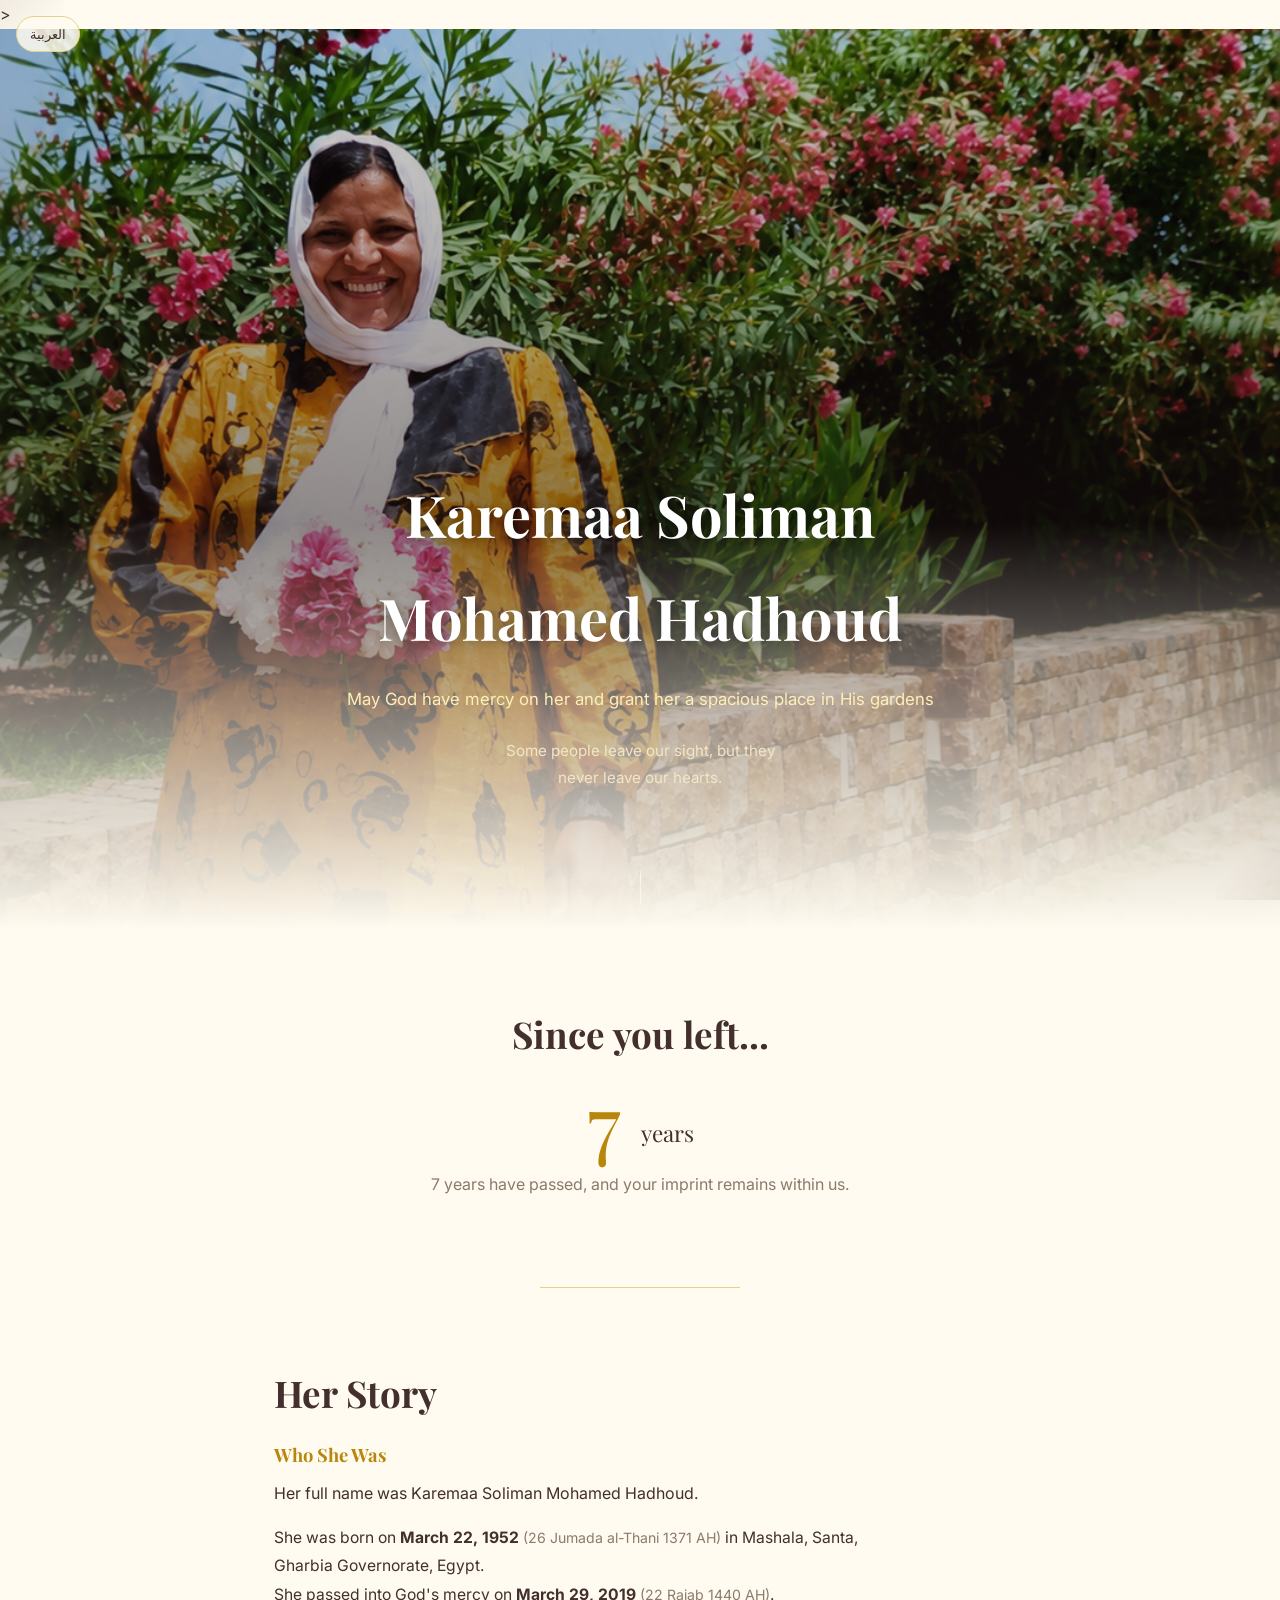
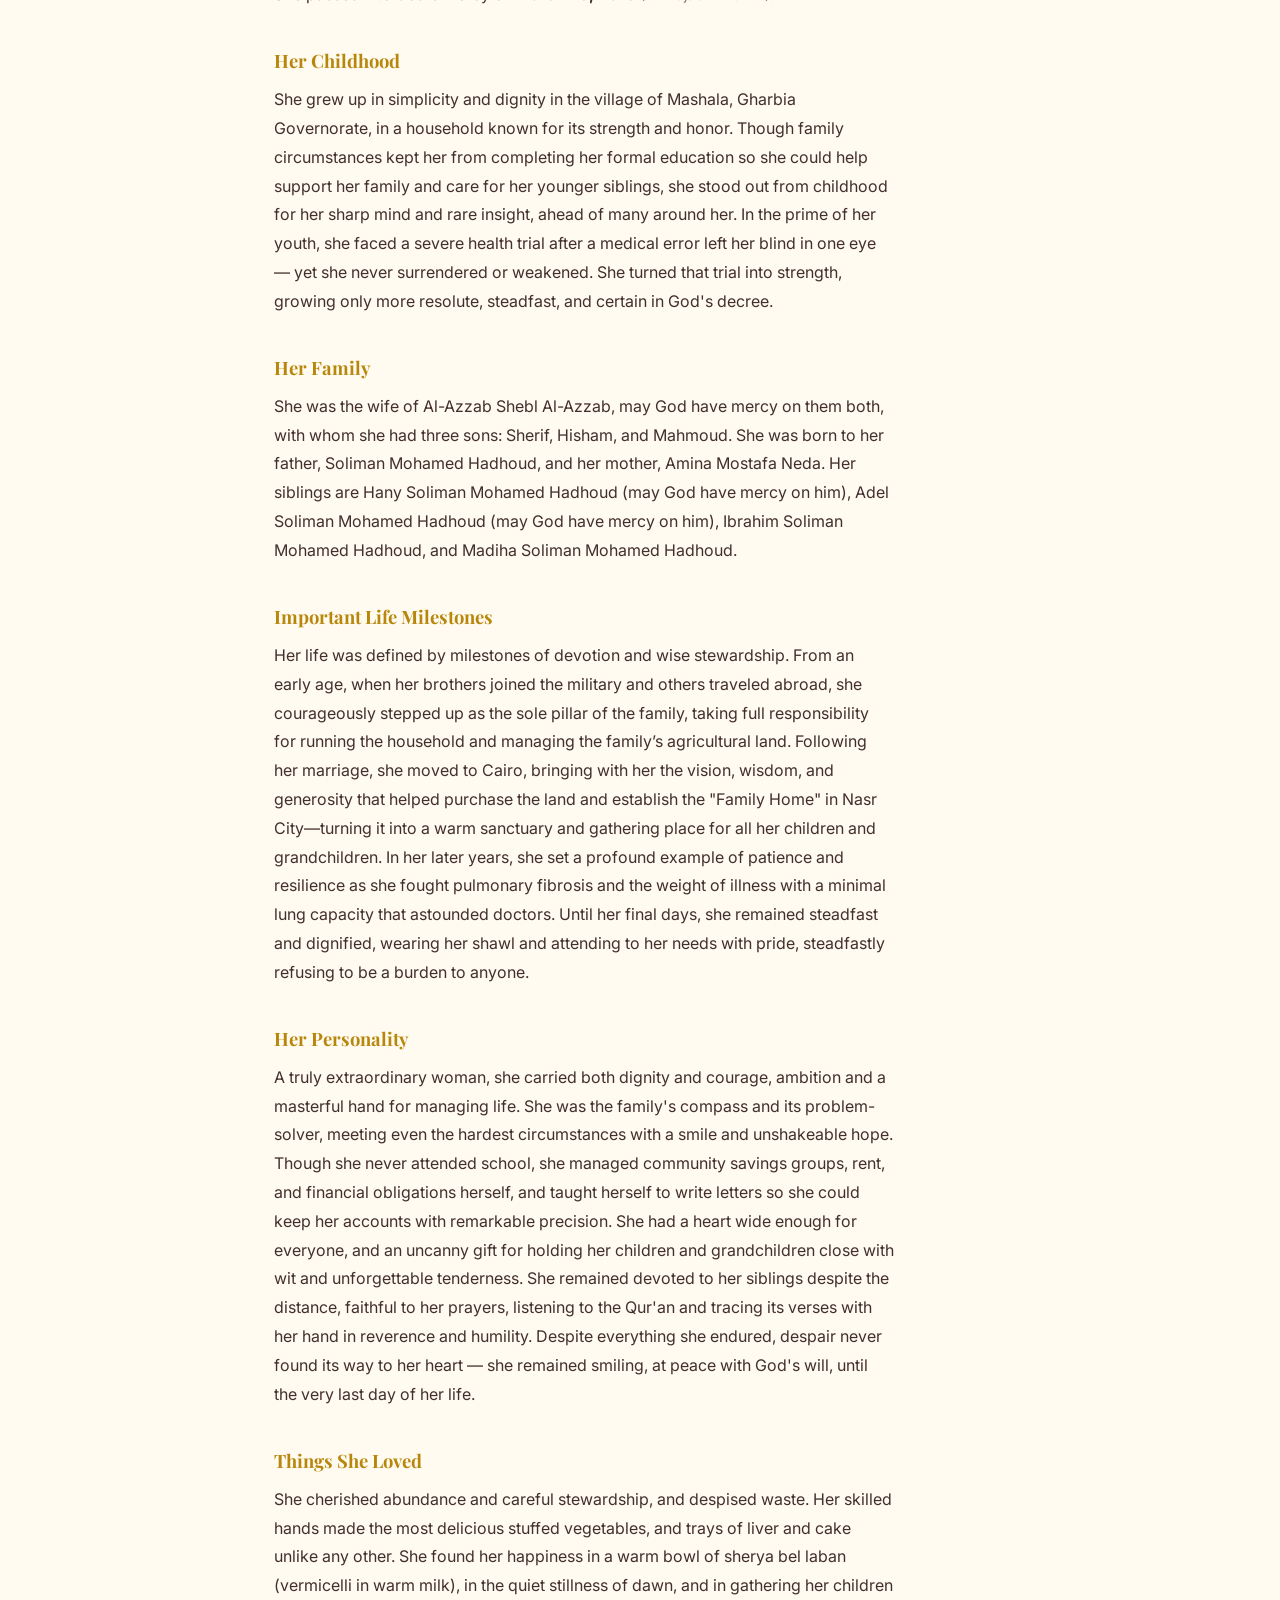
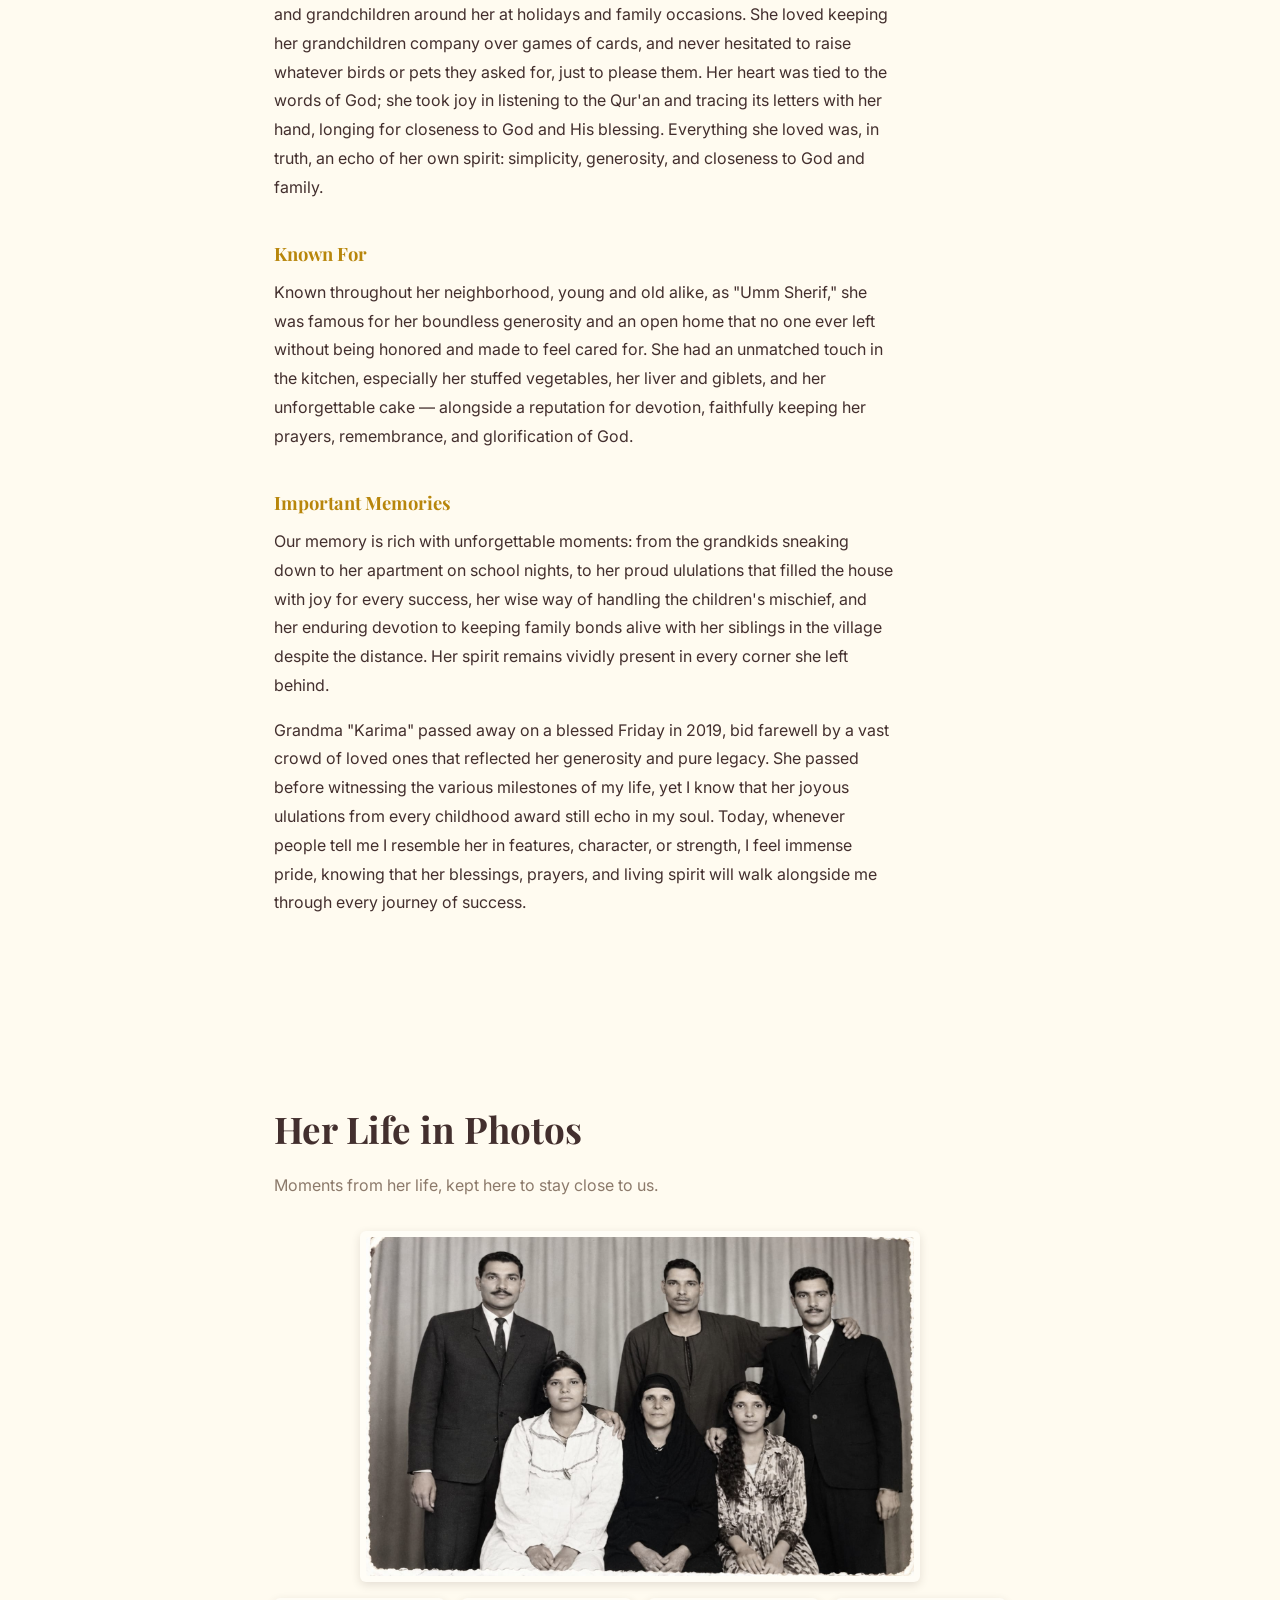
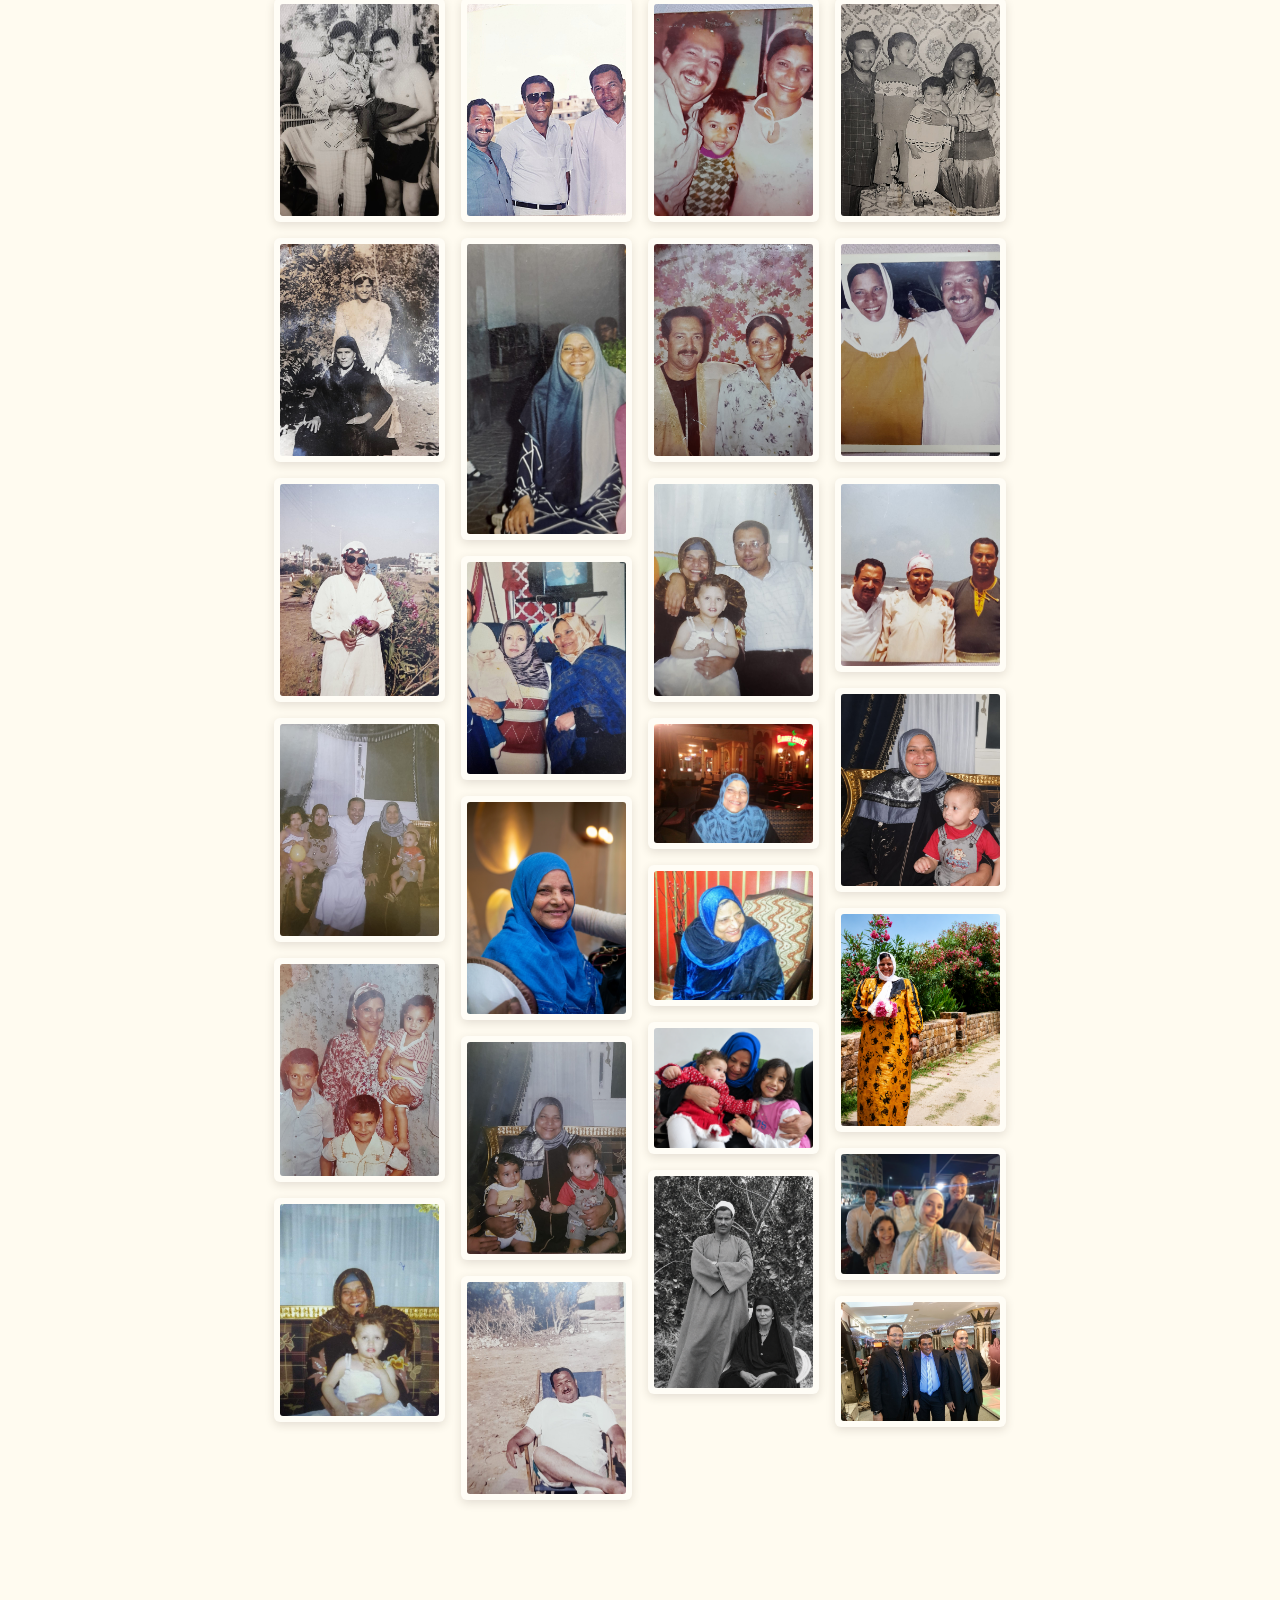
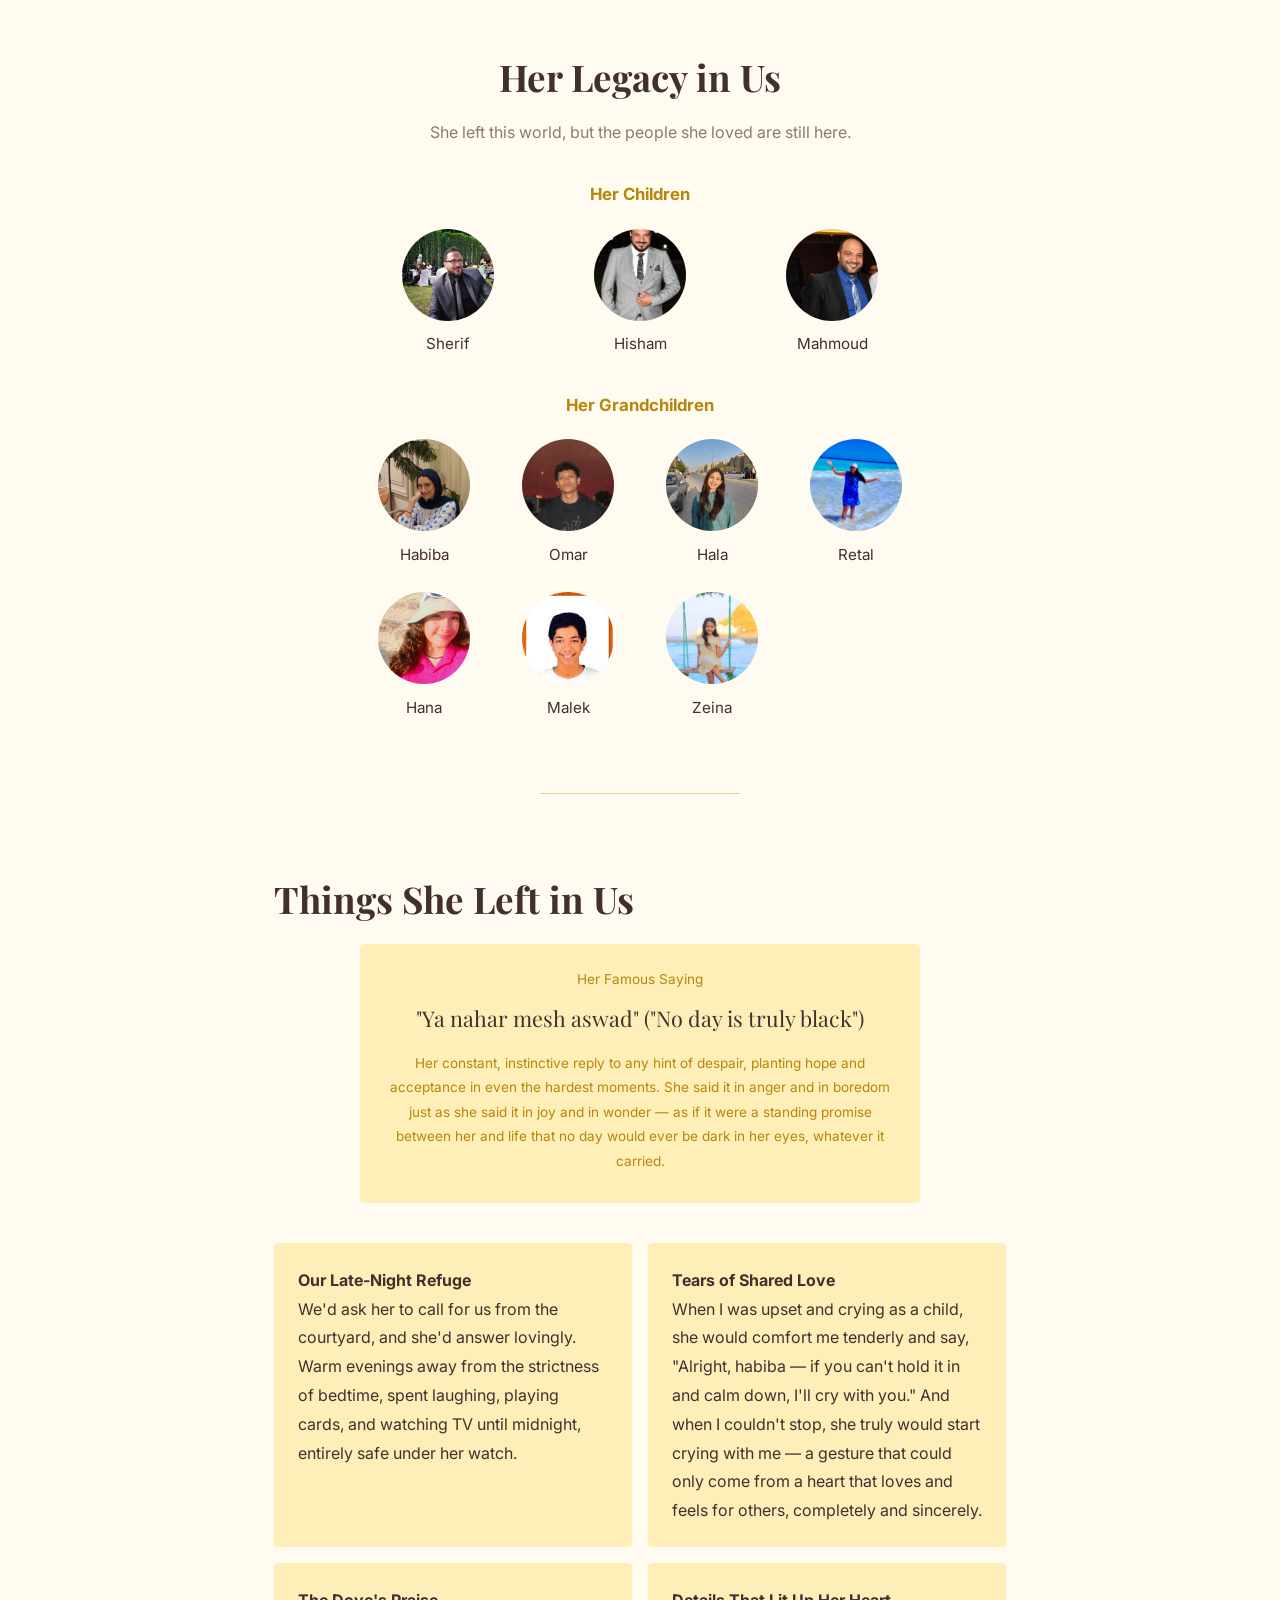
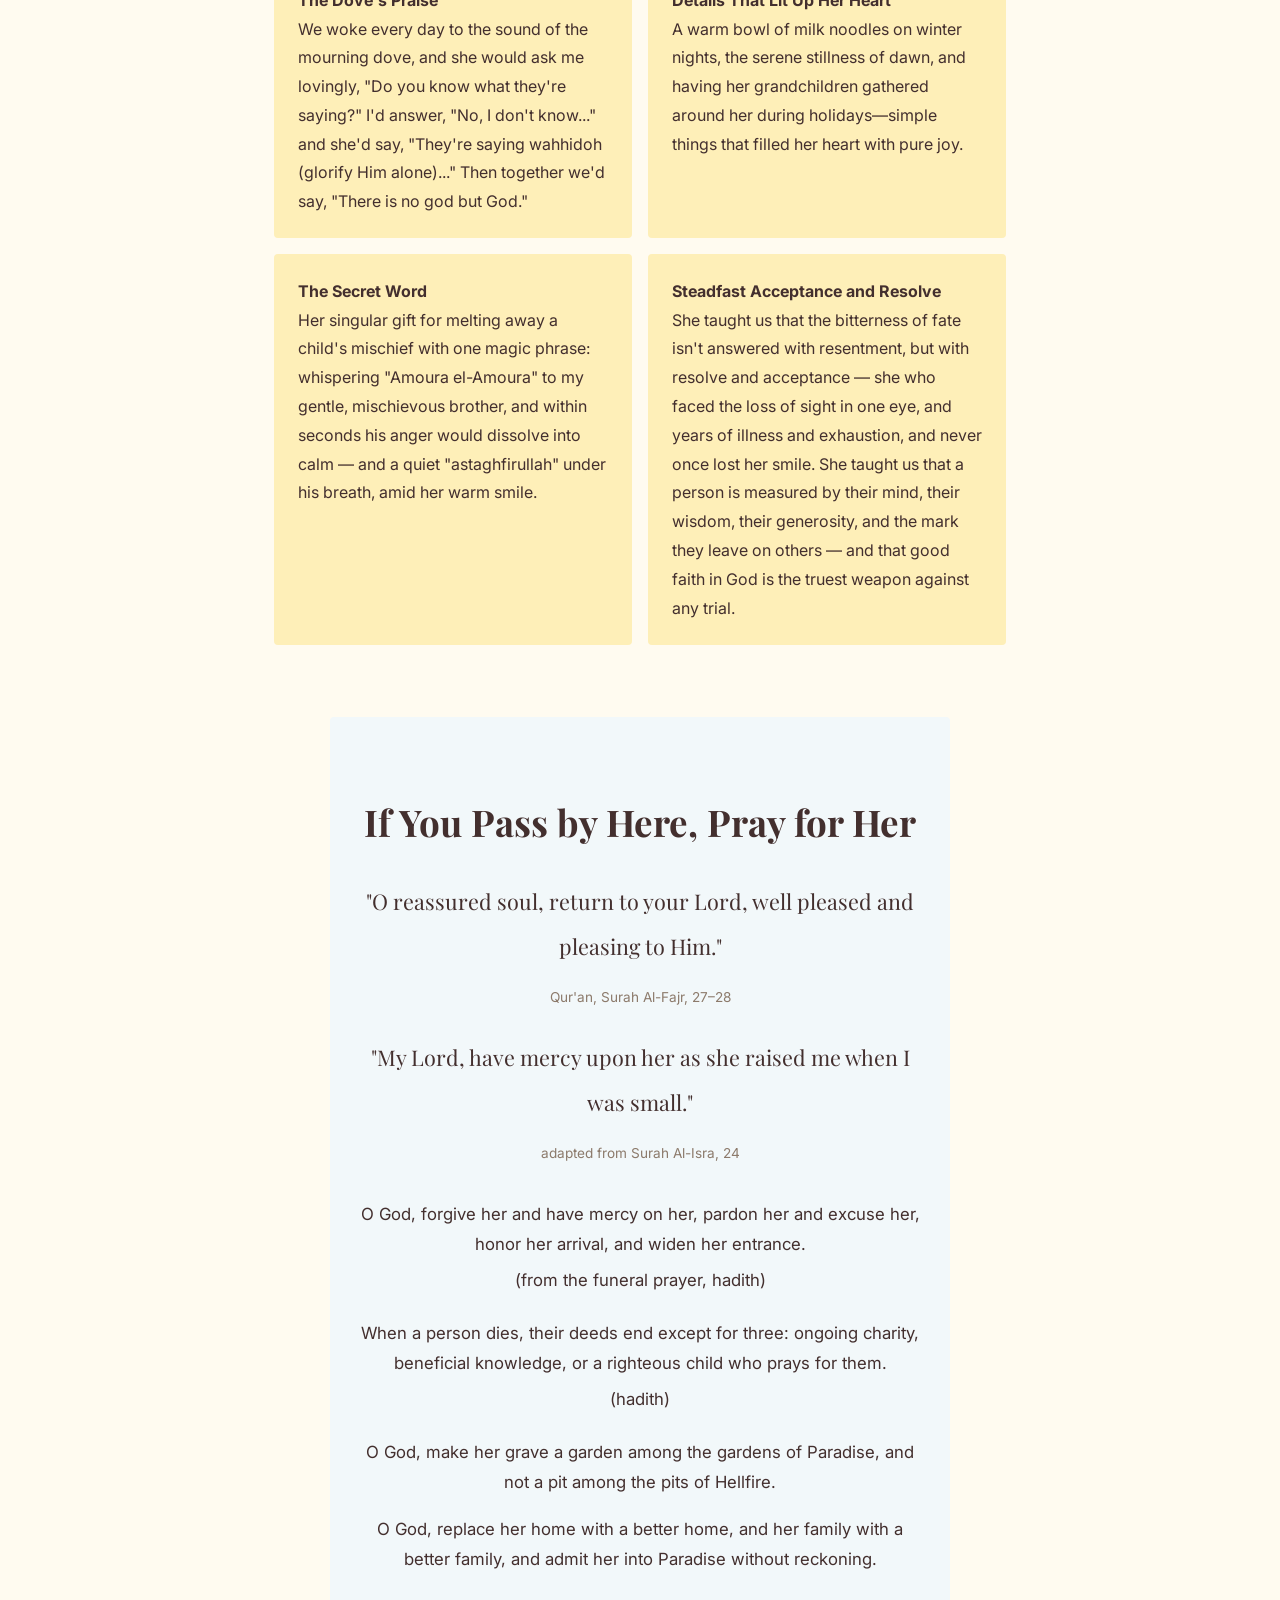
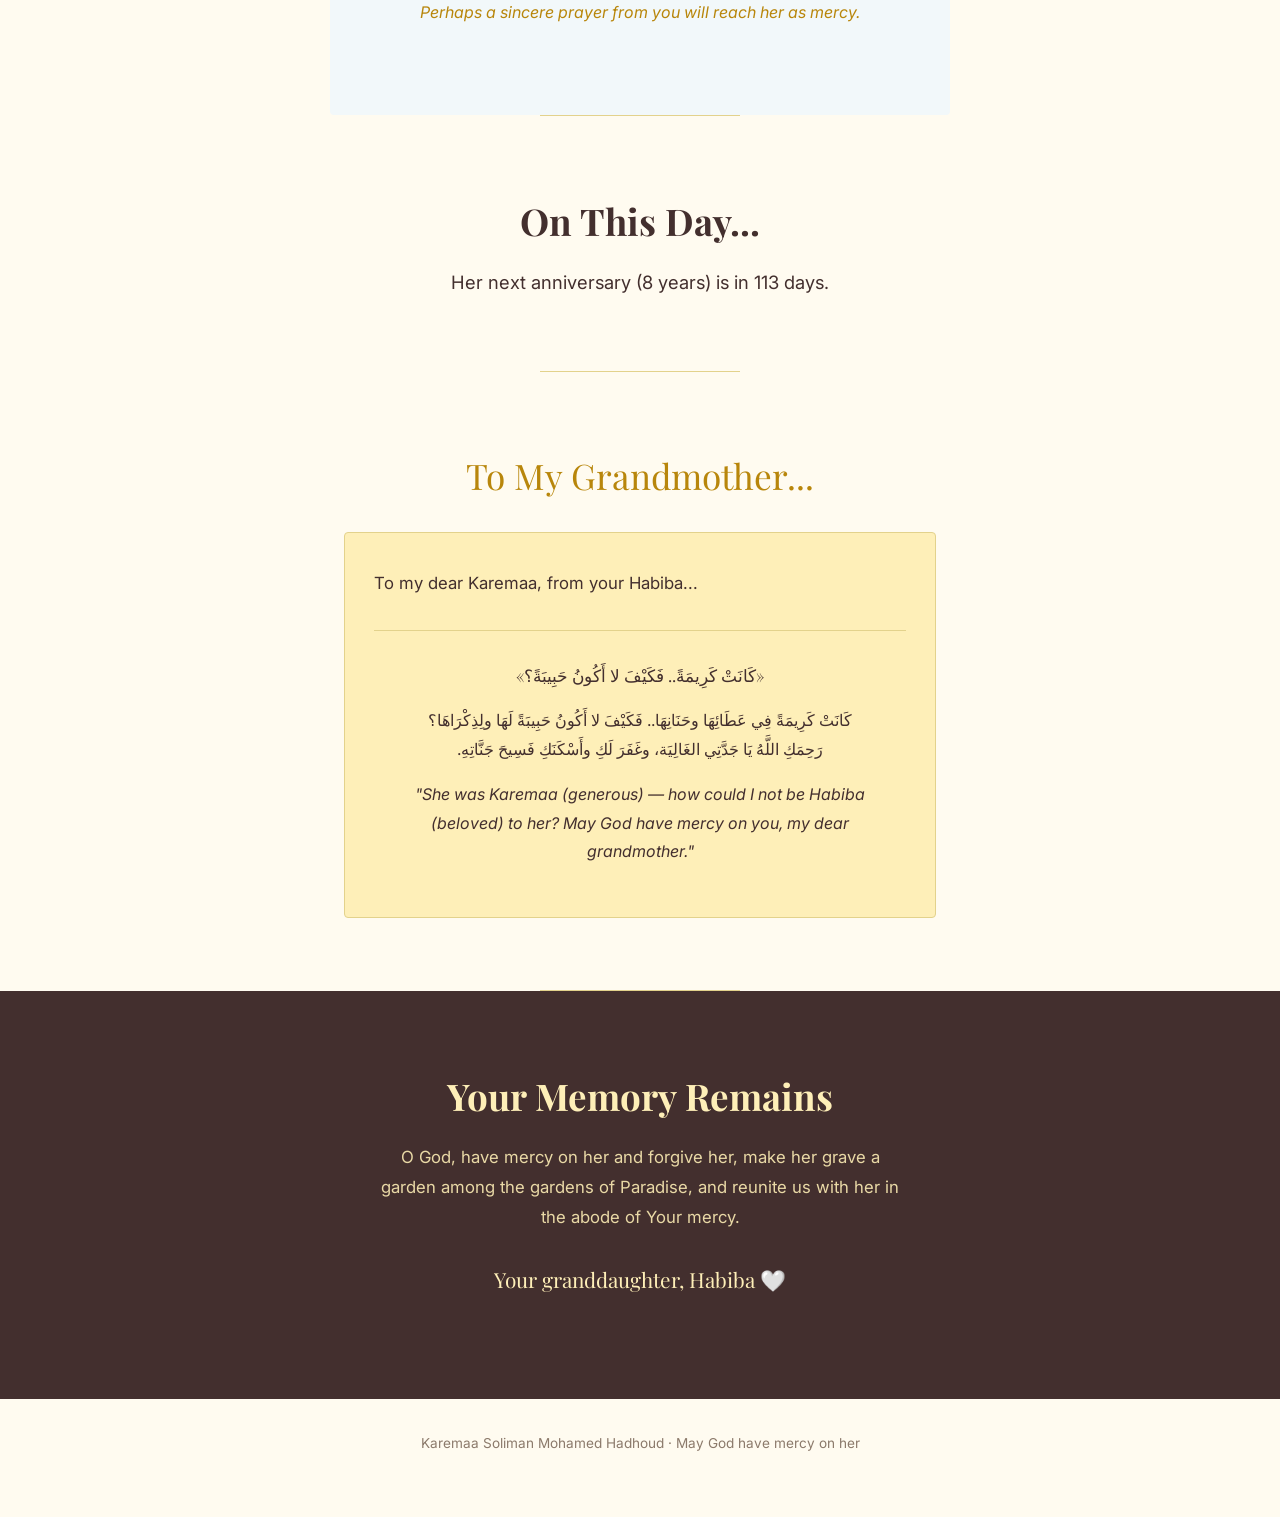
==== index-en.html @ f79d5afb "karimaa" ====
<!DOCTYPE html>
<html lang="en" dir="ltr">
<head>
  <meta charset="UTF-8">
  <meta name="viewport" content="width=device-width, initial-scale=1.0">
  <title>Karemaa Soliman Mohamed Hadhoud – In Our Memory Forever</title>
  <meta name="description" content="A memorial page for Karemaa Soliman Mohamed Hadhoud, may God have mercy on her. Her story, her photos, and our memories of her, kept here to stay close to us.">
  <meta name="robots" content="index, follow">
    <link rel="canonical" href="https://habibasherif-525.github.io/Karema_Soliman./index-en.html">

  <!-- Open Graph -->
  <meta property="og:type" content="website">
  <meta property="og:title" content="Karemaa Soliman Mohamed Hadhoud – In Our Memory Forever">
  <meta property="og:description" content="A memorial page for Karemaa Soliman Mohamed Hadhoud, may God have mercy on her. Her story, her photos, and our memories of her.">
  <meta property="og:image" content="https://habibasherif-525.github.io/Karema_Soliman.assets/photos/تيتا الواجهة الرسمية.png">
  <meta property="og:url" content="https://habibasherif-525.github.io/Karema_Soliman./index-en.html">
  <meta property="og:locale" content="en_US">>

  <meta name="theme-color" content="#FFFBF0">

  <!-- Fonts: Playfair Display (headings), Inter (body) -->
  <link rel="preconnect" href="https://fonts.googleapis.com">
  <link rel="preconnect" href="https://fonts.gstatic.com" crossorigin>
  <link href="https://fonts.googleapis.com/css2?family=Playfair+Display:wght@400;600;700&family=Inter:wght@300;400;500;700&display=swap" rel="stylesheet">

  <link rel="stylesheet" href="style.css">
</head>
<body>

   
  <div class="page-fold page-fold--tl" aria-hidden="true"></div>
  <div class="page-fold page-fold--br" aria-hidden="true"></div>

  <a href="index.html" class="lang-link" lang="ar" dir="rtl">العربية</a>

  <main>

    <!-- ============ HERO ============ -->
    <section class="hero" id="hero" aria-label="Welcome">
      <div class="hero__media">
        <img src="assets/photos/تيتا الواجهة الرسمية.png" alt="[Her photo]" class="hero__photo real-photo" data-placeholder-label="[Her photo]">
        <div class="hero__overlay" aria-hidden="true"></div>
      </div>
      <div class="hero__content">
        <h1 class="hero__name js-fade-item">Karemaa Soliman Mohamed Hadhoud</h1>
        <p class="hero__phrase js-fade-item">May God have mercy on her and grant her a spacious place in His gardens</p>
        <p class="hero__quote js-fade-item">Some people leave our sight, but they never leave our hearts.</p>
      </div>
      <div class="hero__scroll-cue" aria-hidden="true">
        <span></span>
      </div>
    </section>

    <!-- ============ YEARS SINCE ============ -->
    <section class="section section--center" id="years-since" aria-labelledby="years-since-title">
      <h2 id="years-since-title" class="section__title">Since you left...</h2>
      <p class="years__number" id="yearsNumber" aria-live="polite">
        <span id="yearsValue">0</span> <span class="years__unit">years</span>
      </p>
      <p class="years__subtitle" id="yearsSubtitle">The years have passed, and your imprint remains within us.</p>
    </section>

    <hr class="divider" aria-hidden="true">

    <!-- ============ HER STORY ============ -->
        <section class="section section--prose" id="story" aria-labelledby="story-title">
      <h2 id="story-title" class="section__title">Her Story</h2>

      <div class="prose-block">
        <h3>Who She Was</h3>
        <p>Her full name was Karemaa Soliman Mohamed Hadhoud.</p>
        <p class="prose-block__dates">
          She was born on <strong>March 22, 1952</strong> <span class="hijri">(26 Jumada al-Thani 1371 AH)</span> in Mashala, Santa, Gharbia Governorate, Egypt.<br>
          She passed into God's mercy on <strong>March 29, 2019</strong> <span class="hijri">(22 Rajab 1440 AH)</span>.
        </p>
      </div>

      <div class="prose-block">
        <h3>Her Childhood</h3>
        <p>She grew up in simplicity and dignity in the village of Mashala, Gharbia Governorate, in a household known for its strength and honor. Though family circumstances kept her from completing her formal education so she could help support her family and care for her younger siblings, she stood out from childhood for her sharp mind and rare insight, ahead of many around her. In the prime of her youth, she faced a severe health trial after a medical error left her blind in one eye — yet she never surrendered or weakened. She turned that trial into strength, growing only more resolute, steadfast, and certain in God's decree.</p>
      </div>

      <div class="prose-block">
        <h3>Her Family</h3>
        <p>
          She was the wife of Al-Azzab Shebl Al-Azzab, may God have mercy on them both, with whom she had three sons: Sherif, Hisham, and Mahmoud. She was born to her father, Soliman Mohamed Hadhoud, and her mother, Amina Mostafa Neda. Her siblings are Hany Soliman Mohamed Hadhoud (may God have mercy on him), Adel Soliman Mohamed Hadhoud (may God have mercy on him), Ibrahim Soliman Mohamed Hadhoud, and Madiha Soliman Mohamed Hadhoud.
        </p>
      </div>

      <div class="prose-block">
        <h3>Important Life Milestones</h3>
        <p>Her life was defined by milestones of devotion and wise stewardship. From an early age, when her brothers joined the military and others traveled abroad, she courageously stepped up as the sole pillar of the family, taking full responsibility for running the household and managing the family’s agricultural land. Following her marriage, she moved to Cairo, bringing with her the vision, wisdom, and generosity that helped purchase the land and establish the "Family Home" in Nasr City—turning it into a warm sanctuary and gathering place for all her children and grandchildren. In her later years, she set a profound example of patience and resilience as she fought pulmonary fibrosis and the weight of illness with a minimal lung capacity that astounded doctors. Until her final days, she remained steadfast and dignified, wearing her shawl and attending to her needs with pride, steadfastly refusing to be a burden to anyone.</p>
      </div>

      <div class="prose-block">
        <h3>Her Personality</h3>
        <p>A truly extraordinary woman, she carried both dignity and courage, ambition and a masterful hand for managing life. She was the family's compass and its problem-solver, meeting even the hardest circumstances with a smile and unshakeable hope. Though she never attended school, she managed community savings groups, rent, and financial obligations herself, and taught herself to write letters so she could keep her accounts with remarkable precision. She had a heart wide enough for everyone, and an uncanny gift for holding her children and grandchildren close with wit and unforgettable tenderness. She remained devoted to her siblings despite the distance, faithful to her prayers, listening to the Qur'an and tracing its verses with her hand in reverence and humility. Despite everything she endured, despair never found its way to her heart — she remained smiling, at peace with God's will, until the very last day of her life.</p>
      </div>

      <div class="prose-block">
        <h3>Things She Loved</h3>
        <p>She cherished abundance and careful stewardship, and despised waste. Her skilled hands made the most delicious stuffed vegetables, and trays of liver and cake unlike any other. She found her happiness in a warm bowl of sherya bel laban (vermicelli in warm milk), in the quiet stillness of dawn, and in gathering her children and grandchildren around her at holidays and family occasions. She loved keeping her grandchildren company over games of cards, and never hesitated to raise whatever birds or pets they asked for, just to please them. Her heart was tied to the words of God; she took joy in listening to the Qur'an and tracing its letters with her hand, longing for closeness to God and His blessing. Everything she loved was, in truth, an echo of her own spirit: simplicity, generosity, and closeness to God and family.</p>
      </div>

      <div class="prose-block">
        <h3>Known For</h3>
        <p>Known throughout her neighborhood, young and old alike, as "Umm Sherif," she was famous for her boundless generosity and an open home that no one ever left without being honored and made to feel cared for. She had an unmatched touch in the kitchen, especially her stuffed vegetables, her liver and giblets, and her unforgettable cake — alongside a reputation for devotion, faithfully keeping her prayers, remembrance, and glorification of God.</p>
      </div>

      <div class="prose-block">
        <h3>Important Memories</h3>
        <p>Our memory is rich with unforgettable moments: from the grandkids sneaking down to her apartment on school nights, to her proud ululations that filled the house with joy for every success, her wise way of handling the children's mischief, and her enduring devotion to keeping family bonds alive with her siblings in the village despite the distance. Her spirit remains vividly present in every corner she left behind.</p>
  <p>Grandma "Karima" passed away on a blessed Friday in 2019, bid farewell by a vast crowd of loved ones that reflected her generosity and pure legacy. She passed before witnessing the various milestones of my life, yet I know that her joyous ululations from every childhood award still echo in my soul. Today, whenever people tell me I resemble her in features, character, or strength, I feel immense pride, knowing that her blessings, prayers, and living spirit will walk alongside me through every journey of success.</p>
</div>
    </section>

       <!-- ============ PHOTO GALLERY ============ -->
    <section class="section" id="gallery" aria-labelledby="gallery-title">
      <h2 id="gallery-title" class="section__title">Her Life in Photos</h2>
      <p class="section__lede">Moments from her life, kept here to stay close to us.</p>

      <div class="gallery" id="galleryGrid">
        <button class="photo-frame photo-frame--featured" aria-haspopup="dialog">
          <img src="assets/photos/تيتا مع اخواتها.jpeg" alt="Grandma with her siblings and her mother" loading="lazy" class="real-photo" data-placeholder-label="Grandma with her siblings">
        </button>
          <button class="photo-frame" aria-haspopup="dialog">
          <img src="assets/photos/تيتا و جدو.jpeg" alt="Grandma with her husband El-Azab" loading="lazy" class="real-photo" data-placeholder-label="Grandma and Grandpa">
        </button>
        <button class="photo-frame" aria-haspopup="dialog">
          <img src="assets/photos/تيتا ومامتها.jpeg" alt="Grandma Karemaa with her mother" loading="lazy" class="real-photo" data-placeholder-label="Grandma with her mother">
        </button>
        <button class="photo-frame" aria-haspopup="dialog">
          <img src="assets/photos/تيتا.jpeg" alt="Grandma Karemaa" loading="lazy" class="real-photo" data-placeholder-label="Grandma Karemaa">
        </button>
        <button class="photo-frame" aria-haspopup="dialog">
          <img src="assets/photos/احنا وتيتا.jpeg" alt="Grandma with her eldest son, his wife, and her grandchildren Habiba and Omar" loading="lazy" class="real-photo" data-placeholder-label="Grandma with her eldest son">
        </button>
        <button class="photo-frame" aria-haspopup="dialog">
          <img src="assets/photos/تيتا مع ولادها.jpeg" alt="Grandma with her sons" loading="lazy" class="real-photo" data-placeholder-label="Grandma with her sons">
        </button>
        <button class="photo-frame" aria-haspopup="dialog">
          <img src="assets/photos/انا وتيتا.jpeg" alt="Grandma Karemaa with her granddaughter Habiba" loading="lazy" class="real-photo" data-placeholder-label="Grandma with Habiba">
        </button>
        <button class="photo-frame" aria-haspopup="dialog">
          <img src="assets/photos/جدو وجدوهانى و جدوعادل.jpeg" alt="Her husband with her brothers Adel and Hany" loading="lazy" class="real-photo" data-placeholder-label="Grandpa with Hany and Adel">
        </button>
        <button class="photo-frame" aria-haspopup="dialog">
          <img src="assets/photos/تيتة فى فرح بابا.jpeg" alt="Grandma Karemaa at her eldest son Sherif's wedding" loading="lazy" class="real-photo" data-placeholder-label="Grandma at Sherif's wedding">
        </button>
        <button class="photo-frame" aria-haspopup="dialog">
          <img src="assets/photos/انا و ماما و تيتا.jpeg" alt="Grandma with her granddaughter Habiba and her eldest son's wife Heba" loading="lazy" class="real-photo" data-placeholder-label="Grandma with Habiba and Heba">
        </button>
        <button class="photo-frame" aria-haspopup="dialog">
          <img src="assets/photos/تيتا6.jpg" alt="Grandma Karemaa" loading="lazy" class="real-photo" data-placeholder-label="Grandma Karemaa">
        </button>
        <button class="photo-frame" aria-haspopup="dialog">
          <img src="assets/photos/تيتا و عمر و ريتال.jpeg" alt="Grandma with her grandchildren Omar and Retal" loading="lazy" class="real-photo" data-placeholder-label="Grandma with Omar and Retal">
        </button>
        <button class="photo-frame" aria-haspopup="dialog">
          <img src="assets/photos/جدو.jpeg" alt="Grandpa El-Azab" loading="lazy" class="real-photo" data-placeholder-label="Grandpa El-Azab">
        </button>
        <button class="photo-frame" aria-haspopup="dialog">
          <img src="assets/photos/تيتا و جدو الوان 3.jpeg" alt="Grandma with her husband El-Azab" loading="lazy" class="real-photo" data-placeholder-label="Grandma and Grandpa">
        </button>
        <button class="photo-frame" aria-haspopup="dialog">
          <img src="assets/photos/تيتا و جدو الوان2.jpeg" alt="Grandma with her husband El-Azab" loading="lazy" class="real-photo" data-placeholder-label="Grandma and Grandpa">
        </button>
        <button class="photo-frame" aria-haspopup="dialog">
          <img src="assets/photos/انا و بابا و تيتا.jpeg" alt="Grandma with her son Sharif and her granddaughter Habiba" loading="lazy" class="real-photo" data-placeholder-label="Grandma with Sharif and Habiba">
        </button>
        
        <button class="photo-frame" aria-haspopup="dialog">
          <img src="assets/photos/تيتا5.jpeg" alt="Grandma Karemaa" loading="lazy" class="real-photo" data-placeholder-label="Grandma Karemaa">
        </button>
        <button class="photo-frame" aria-haspopup="dialog">
          <img src="assets/photos/تيتا4.jpeg" alt="Grandma Karemaa" loading="lazy" class="real-photo" data-placeholder-label="Grandma Karemaa">
        </button>
        <button class="photo-frame" aria-haspopup="dialog">
          <img src="assets/photos/hdانا و تيتا و هنا.png" alt="Grandma with her grandchildren Habiba and Hana" loading="lazy" class="real-photo" data-placeholder-label="Grandma with Habiba and Hana">
        </button>
        <button class="photo-frame" aria-haspopup="dialog">
          <img src="assets/photos/جدوابراهيم مع مامته.png" alt="Her mother with her brother Ibrahim" loading="lazy" class="real-photo" data-placeholder-label="Her mother with Ibrahim">
        </button>
        <button class="photo-frame" aria-haspopup="dialog">
          <img src="assets/photos/تيتا و جدو مع عيالهم.jpeg" alt="Grandma and her husband with their children" loading="lazy" class="real-photo" data-placeholder-label="Grandma and Grandpa with their children">
        </button>
        <button class="photo-frame" aria-haspopup="dialog">
          <img src="assets/photos/تيتا وجدو الوان.jpeg" alt="Grandma with her husband El-Azab" loading="lazy" class="real-photo" data-placeholder-label="Grandma and Grandpa">
        </button>
        <button class="photo-frame" aria-haspopup="dialog">
          <img src="assets/photos/تيتا و جدو و جدو عادل.jpeg" alt="Grandma with her husband El-Azab and her brother Adel" loading="lazy" class="real-photo" data-placeholder-label="Grandma, Grandpa, and Adel">
        </button>
        <button class="photo-frame" aria-haspopup="dialog">
          <img src="assets/photos/تيتا و عمر.jpeg" alt="Grandma with her grandson Omar" loading="lazy" class="real-photo" data-placeholder-label="Grandma with Omar">
        </button>
         <button class="photo-frame" aria-haspopup="dialog">
          <img src="assets/photos/تيتا الواجهة الرسمية.png" alt= "Grandma Karemaa" loading="lazy" class="real-photo" data-placeholder-label="تيتا مع عمر">
        </button>
        <button class="photo-frame" aria-haspopup="dialog">
          <img src="assets/photos/احنا.jpeg" alt= "Her son Sherif, his wife Heba, and their children: Habiba, Omar, and Hala." loading="lazy" class="real-photo" data-placeholder-label="تيتا مع عمر">
        </button>
        <button class="photo-frame" aria-haspopup="dialog">
          <img src="assets/photos/شريف وهشام و محمود.jpg" alt= "Sherif, Hisham, and Mahmoud" loading="lazy" class="real-photo" data-placeholder-label="تيتا مع عمر">
        </button>
      </div>
    </section>

    <!-- ============ LEGACY / FAMILY ============ -->
    <section class="section section--center" id="legacy" aria-labelledby="legacy-title">
      <h2 id="legacy-title" class="section__title">Her Legacy in Us</h2>
      <p class="section__lede">She left this world, but the people she loved are still here.</p>

      <h3 class="legacy__group-title">Her Children</h3>
      <div class="legacy__grid">
        <div class="legacy__person">
          <button class="legacy__photo-btn" aria-haspopup="dialog">
          <img src="assets/family/sherif.jpeg" alt="Photo of Sherif" loading="lazy" class="legacy__photo real-photo" data-placeholder-label="Sherif">
          </button>
          <p class="legacy__name">Sherif</p>
        </div>
        <div class="legacy__person">
          <button class="legacy__photo-btn" aria-haspopup="dialog">
          <img src="assets/family/hisham.jpeg" alt="Photo of Hisham" loading="lazy" class="legacy__photo real-photo" data-placeholder-label="Hisham">
          </button>
          <p class="legacy__name">Hisham</p>
        </div>
        <div class="legacy__person">
          <button class="legacy__photo-btn" aria-haspopup="dialog">
          <img src="assets/family/mahmoud.jpg" alt="Photo of Mahmoud" loading="lazy" class="legacy__photo real-photo" data-placeholder-label="Mahmoud">
          </button>
          <p class="legacy__name">Mahmoud</p>
        </div>
      </div>

      <h3 class="legacy__group-title">Her Grandchildren</h3>
      <div class="legacy__grid">
        <div class="legacy__person">
          <button class="legacy__photo-btn" aria-haspopup="dialog">
          <img src="assets/family/habiba.jpeg" alt="Photo of Habiba" loading="lazy" class="legacy__photo real-photo" data-placeholder-label="Habiba">
          </button>
          <p class="legacy__name">Habiba</p>
        </div>
        <div class="legacy__person">
          <button class="legacy__photo-btn" aria-haspopup="dialog">
          <img src="assets/family/omar.jpeg" alt="Photo of Omar" loading="lazy" class="legacy__photo real-photo" data-placeholder-label="Omar">
          </button>
          <p class="legacy__name">Omar</p>
        </div>
        <div class="legacy__person">
          <button class="legacy__photo-btn" aria-haspopup="dialog">
          <img src="assets/family/hala.jpeg" alt="Photo of Hala" loading="lazy" class="legacy__photo real-photo" data-placeholder-label="Hala">
          </button>
          <p class="legacy__name">Hala</p>
        </div>
        <div class="legacy__person">
          <button class="legacy__photo-btn" aria-haspopup="dialog">
          <img src="assets/family/retal.png" alt="Photo of Retal" loading="lazy" class="legacy__photo real-photo" data-placeholder-label="Retal">
          </button>
          <p class="legacy__name">Retal</p>
        </div>
        <div class="legacy__person">
          <button class="legacy__photo-btn" aria-haspopup="dialog">
          <img src="assets/family/hana.jpeg" alt="Photo of Hana" loading="lazy" class="legacy__photo real-photo" data-placeholder-label="Hana">
          </button>
          <p class="legacy__name">Hana</p>
        </div>
        <div class="legacy__person">
          <button class="legacy__photo-btn" aria-haspopup="dialog">
          <img src="assets/family/malek.jpeg" alt="Photo of Malek" loading="lazy" class="legacy__photo real-photo" data-placeholder-label="Malek">
          </button>
          <p class="legacy__name">Malek</p>
        </div>
        <div class="legacy__person">
          <button class="legacy__photo-btn" aria-haspopup="dialog">
          <img src="assets/family/zeina.jpeg" alt="Photo of Zeina" loading="lazy" class="legacy__photo real-photo" data-placeholder-label="Zeina">
          </button>
          <p class="legacy__name">Zeina</p>
        </div>
      </div>
    </section>

    <hr class="divider" aria-hidden="true">

    <!-- ============ MEMORIES ============ -->
    <section class="section" id="memories" aria-labelledby="memories-title">
      <h2 id="memories-title" class="section__title">Things She Left in Us</h2>

      <div class="memory-card memory-card--phrase">
        <p class="memory-card__label">Her Famous Saying</p>
        <p class="memory-card__text">"Ya nahar mesh aswad" ("No day is truly black")</p>
        <p class="memory-card__label" style="margin-top:0.8rem;">Her constant, instinctive reply to any hint of despair, planting hope and acceptance in even the hardest moments. She said it in anger and in boredom just as she said it in joy and in wonder — as if it were a standing promise between her and life that no day would ever be dark in her eyes, whatever it carried.</p>
      </div>

      <div class="memories__grid">
        <div class="memory-card">
          <p class="memory-card__text"><strong>Our Late-Night Refuge</strong><br>We'd ask her to call for us from the courtyard, and she'd answer lovingly. Warm evenings away from the strictness of bedtime, spent laughing, playing cards, and watching TV until midnight, entirely safe under her watch.</p>
        </div>
        <div class="memory-card">
          <p class="memory-card__text"><strong>Tears of Shared Love</strong><br>When I was upset and crying as a child, she would comfort me tenderly and say, "Alright, habiba — if you can't hold it in and calm down, I'll cry with you." And when I couldn't stop, she truly would start crying with me — a gesture that could only come from a heart that loves and feels for others, completely and sincerely.</p>
        </div>
        <div class="memory-card">
          <p class="memory-card__text"><strong>The Dove's Praise</strong><br>We woke every day to the sound of the mourning dove, and she would ask me lovingly, "Do you know what they're saying?" I'd answer, "No, I don't know..." and she'd say, "They're saying wahhidoh (glorify Him alone)..." Then together we'd say, "There is no god but God."</p>
        </div>
        <div class="memory-card">
  <p class="memory-card__text"><strong>Details That Lit Up Her Heart</strong><br>A warm bowl of milk noodles on winter nights, the serene stillness of dawn, and having her grandchildren gathered around her during holidays—simple things that filled her heart with pure joy.</p>
</div>
        <div class="memory-card">
          <p class="memory-card__text"><strong>The Secret Word</strong><br>Her singular gift for melting away a child's mischief with one magic phrase: whispering "Amoura el-Amoura" to my gentle, mischievous brother, and within seconds his anger would dissolve into calm — and a quiet "astaghfirullah" under his breath, amid her warm smile.</p>
        </div>
        <div class="memory-card">
          <p class="memory-card__text"><strong>Steadfast Acceptance and Resolve</strong><br>She taught us that the bitterness of fate isn't answered with resentment, but with resolve and acceptance — she who faced the loss of sight in one eye, and years of illness and exhaustion, and never once lost her smile. She taught us that a person is measured by their mind, their wisdom, their generosity, and the mark they leave on others — and that good faith in God is the truest weapon against any trial.</p>
        </div>
      </div>
    </section>

    <!-- ============ DUA ============ -->
    <section class="section section--center section--dua" id="dua" aria-labelledby="dua-title">
      <h2 id="dua-title" class="section__title">If You Pass by Here, Pray for Her</h2>

      <blockquote class="dua__ayah">
        "O reassured soul, return to your Lord, well pleased and pleasing to Him."
        <cite>Qur'an, Surah Al-Fajr, 27–28</cite>
      </blockquote>

      <blockquote class="dua__ayah">
        "My Lord, have mercy upon her as she raised me when I was small."
        <cite>adapted from Surah Al-Isra, 24</cite>
      </blockquote>

      <div class="dua__list">
        <p>O God, forgive her and have mercy on her, pardon her and excuse her, honor her arrival, and widen her entrance.</p>
        <p class="dua__source">(from the funeral prayer, hadith)</p>

        <p>When a person dies, their deeds end except for three: ongoing charity, beneficial knowledge, or a righteous child who prays for them.</p>
        <p class="dua__source">(hadith)</p>

        <p>O God, make her grave a garden among the gardens of Paradise, and not a pit among the pits of Hellfire.</p>
        <p>O God, replace her home with a better home, and her family with a better family, and admit her into Paradise without reckoning.</p>
      </div>

      <p class="dua__closing">Perhaps a sincere prayer from you will reach her as mercy.</p>
    </section>

    <hr class="divider" aria-hidden="true">

    <!-- ============ ANNIVERSARY ============ -->
    <section class="section section--center" id="anniversary" aria-labelledby="anniversary-title">
      <h2 id="anniversary-title" class="section__title">On This Day...</h2>
      <p class="anniversary__message" id="anniversaryMessage" aria-live="polite">
        [A message about the anniversary of her passing will appear here automatically]
      </p>
    </section>

    <hr class="divider" aria-hidden="true">

    <!-- ============ LETTER ============ -->
    <section class="section section--letter" id="letter" aria-labelledby="letter-title">
      <p class="letter__opening" id="letter-title">To My Grandmother...</p>
      <div class="letter__paper">
        <p>To my dear Karemaa, from your Habiba...</p>

        <div class="letter__dedication">
          <p class="letter__dedication-title" lang="ar" dir="rtl">«كَانَتْ كَرِيمَةً.. فَكَيْفَ لا أَكُونُ حَبِيبَةً؟»</p>
          <p lang="ar" dir="rtl">
            كَانَتْ كَرِيمَةً فِي عَطَائِهَا وحَنَانِهَا.. فَكَيْفَ لا أَكُونُ حَبِيبَةً لَهَا ولِذِكْرَاهَا؟<br>
            رَحِمَكِ اللَّهُ يَا جَدَّتِي الغَالِيَة، وغَفَرَ لَكِ وأَسْكَنَكِ فَسِيحَ جَنَّاتِهِ.
          </p>
          <p class="letter__dedication-note">
             "She was Karemaa (generous) — how could I not be Habiba (beloved) to her? May God have mercy on you, my dear grandmother."
          </p>
        </div>
      </div>
    </section>

    <hr class="divider" aria-hidden="true">

    <!-- ============ FINAL ============ -->
    <section class="section section--center section--final" id="final" aria-labelledby="final-title">
      <h2 id="final-title" class="section__title">Your Memory Remains</h2>
      <p class="final__prayer">
        O God, have mercy on her and forgive her, make her grave a garden among the gardens of Paradise, and reunite us with her in the abode of Your mercy.
      </p>
      <p class="final__signature">Your granddaughter, Habiba 🤍</p>
    </section>

  </main>

  <footer class="site-footer">
    <p>Karemaa Soliman Mohamed Hadhoud · May God have mercy on her</p>
  </footer>

  <!-- ============ LIGHTBOX ============ -->
  <div class="lightbox" id="lightbox" role="dialog" aria-modal="true" aria-label="Image viewer" hidden>
  <button class="lightbox__close" id="lightboxClose" aria-label="Close">✕</button>
  <button class="lightbox__nav lightbox__nav--prev" id="lightboxPrev" aria-label="Previous photo">‹</button>
  <div class="lightbox__content">
    <img class="lightbox__image" id="lightboxImage" src="" alt="">
    <p class="lightbox__caption" id="lightboxCaption"></p>
  </div>
  <button class="lightbox__nav lightbox__nav--next" id="lightboxNext" aria-label="Next photo">›</button>
</div>

  <script src="script.js" defer></script>
</body>
</html>
---- style.css ----
:root {
  --ivory: #FFFBF0;        
  --cream: #FEEFB8;       
  --champagne: #E3D28C;    
  --brown: #432F2E;       
  --warm-gray: #8C7A6B;    
  --gold: #B8860B;         
  --blue: #C4DAE8;         
  --blue-wash: #F2F8FA;    
  --dark: #432F2E;         
  --dark-text: #FEEFB8;   
  --dark-text-soft: #E9D9A6;

  --font-display: 'Aref Ruqaa', serif;  
  --font-body: 'Tajawal', 'Segoe UI', sans-serif;  

  --max-width: 780px;
  --radius: 4px;

  --speed-fast: 0.25s;
  --speed-slow: 0.9s;
}

 
html[lang="en"] {
  --font-display: 'Playfair Display', 'Georgia', serif;
  --font-body: 'Inter', 'Segoe UI', sans-serif;
}

 
*, *::before, *::after { box-sizing: border-box; }
html { scroll-behavior: smooth; }

@media (prefers-reduced-motion: reduce) {
  html { scroll-behavior: auto; }
  *, *::before, *::after {
    animation-duration: 0.01ms !important;
    animation-iteration-count: 1 !important;
    transition-duration: 0.01ms !important;
  }
}

body {
  margin: 0;
  background: var(--ivory);
  color: var(--brown);
  font-family: var(--font-body);
  font-weight: 400;
  line-height: 1.8;
  -webkit-font-smoothing: antialiased;
}

h1, h2, h3 {
  font-family: var(--font-display);
  color: var(--brown);
  margin: 0;
  font-weight: 700;
}

p { margin: 0 0 1em 0; }

img { max-width: 100%; display: block; }

a { color: var(--gold); }

button {
  font-family: inherit;
  cursor: pointer;
}

:focus-visible {
  outline: 2px solid var(--gold);
  outline-offset: 3px;
}

 
.lang-link {
  position: fixed;
  top: 1rem;
  inset-inline-end: 1rem;
  z-index: 60;
  font-family: 'Tajawal', 'Segoe UI', sans-serif;
  font-size: 0.8rem;
  color: var(--brown);
  background: rgba(255, 251, 240, 0.85);
  padding: 0.35rem 0.8rem;
  border-radius: 999px;
  text-decoration: none;
  border: 1px solid var(--champagne);
}
.lang-link:hover { background: var(--cream); }
 
.page-fold {
  position: fixed;
  width: 64px;
  height: 64px;
  pointer-events: none;
  z-index: 40;
  opacity: 0.5;
  will-change: transform;
}
.page-fold--tl {
  top: 0;
  left: 0;
  background: linear-gradient(135deg, rgba(67, 47, 46, 0.16), transparent 62%);
  transform-origin: top left;
}
.page-fold--br {
  bottom: 0;
  right: 0;
  background: linear-gradient(-45deg, rgba(67, 47, 46, 0.16), transparent 62%);
  transform-origin: bottom right;
}
@media (max-width: 480px) {
  .page-fold { width: 42px; height: 42px; }
}

 
.section {
  max-width: var(--max-width);
  margin: 0 auto;
  padding: 4.5rem 1.5rem;
}

.section--center { text-align: center; }

.section__title {
  font-size: clamp(1.7rem, 5vw, 2.3rem);
  margin-bottom: 0.75rem;
}

.section__lede {
  color: var(--warm-gray);
  font-size: 1rem;
  margin-top: -0.25rem;
  margin-bottom: 2rem;
}

.divider {
  border: none;
  border-top: 1px solid var(--champagne);
  max-width: 200px;
  margin: 0 auto;
}

/* ---------- Hero ---------- */
.hero {
  position: relative;
  min-height: 100svh;
  display: flex;
  flex-direction: column;
  align-items: center;
  justify-content: flex-end;
  overflow: hidden;
  color: #fff;
}

.hero__media {
  position: absolute;
  inset: 0;
  z-index: 0;
}

.hero__photo {
  width: 100%;
  height: 100%;
  object-fit: cover;
  object-position: center 25%;
}

.hero__photo.img-missing {
  background: linear-gradient(160deg, #6E5652, var(--brown));
  min-height: 100svh;
}

.hero__overlay {
  position: absolute;
  inset: 0;
  background: linear-gradient(
    to bottom,
    rgba(30, 20, 18, 0.18) 0%,
    rgba(30, 20, 18, 0.5) 55%,
    var(--ivory) 100%
  );
}

.hero__content {
  position: relative;
  z-index: 1;
  padding: 2rem 1.5rem 4rem;
  text-align: center;
  max-width: 640px;
}

.hero__name {
  font-size: clamp(2.4rem, 9vw, 3.6rem);
  color: #fff;
  text-shadow: 0 2px 12px rgba(0,0,0,0.35);
}

.hero__phrase {
  margin-top: 0.9rem;
  font-size: 1.05rem;
  color: var(--cream);
}

.hero__quote {
  margin-top: 1.4rem;
  font-size: 0.95rem;
  color: #F1E6C6;
  font-style: normal;
  max-width: 30ch;
  margin-inline: auto;
}

/* Hero entrance — one orchestrated moment only */
.js-fade-item {
  opacity: 0;
  transform: translateY(14px);
  animation: fadeRise var(--speed-slow) ease forwards;
}
.hero__name.js-fade-item { animation-delay: 0.1s; }
.hero__phrase.js-fade-item { animation-delay: 0.55s; }
.hero__quote.js-fade-item { animation-delay: 1.0s; }

@keyframes fadeRise {
  to { opacity: 1; transform: translateY(0); }
}

@media (prefers-reduced-motion: reduce) {
  .js-fade-item { opacity: 1; transform: none; animation: none; }
}

.hero__scroll-cue {
  position: relative;
  z-index: 1;
  margin-bottom: 1.5rem;
}
.hero__scroll-cue span {
  display: block;
  width: 1px;
  height: 34px;
  background: rgba(255,255,255,0.6);
}

/* ---------- Years since ---------- */
.years__number {
  font-family: var(--font-display);
  font-size: clamp(3.4rem, 15vw, 5.2rem);
  line-height: 1;
  color: var(--gold);
  margin: 0.5rem 0;
}
.years__unit {
  font-size: 1.4rem;
  color: var(--brown);
  vertical-align: middle;
}
.years__subtitle {
  color: var(--warm-gray);
  font-size: 1rem;
}

/* ---------- Story ---------- */
.prose-block {
  margin-bottom: 2.2rem;
  text-align: start;
}
.prose-block h3 {
  font-size: 1.15rem;
  margin-bottom: 0.5rem;
  color: var(--gold);
}
.prose-block p {
  max-width: 62ch;
  color: var(--brown);
}
.prose-block__dates {
  font-size: 0.98rem;
}
.hijri {
  color: var(--warm-gray);
  font-size: 0.9em;
}

/* ---------- Gallery ---------- */
.gallery {
  columns: 3;
  column-gap: 0.7rem;
}

@media (min-width: 560px) {
  .gallery { columns: 4; column-gap: 1rem; }
}

.photo-frame {
  display: block;
  width: 100%;
  break-inside: avoid;
  margin-bottom: 1rem;
  position: relative;
  border: none;
  padding: 6px;
  background: #FFFDF6;
  border-radius: 6px;
  overflow: hidden;
  box-shadow: 0 3px 10px rgba(67, 47, 46, 0.14);
  transition: transform var(--speed-fast) ease, box-shadow var(--speed-fast) ease;
}

.photo-frame img {
  width: 100%;
  height: auto;
  display: block;
  border-radius: 3px;
  transition: transform var(--speed-fast) ease;
}

.photo-frame:hover,
.photo-frame:focus-visible {
  box-shadow: 0 6px 16px rgba(67, 47, 46, 0.2);
}

.photo-frame:hover img,
.photo-frame:focus-visible img {
  transform: scale(1.02);
}

.photo-frame--featured {
  column-span: all;
  max-width: min(100%, 560px);
  margin-inline: auto;
}
/* Graceful placeholder state when a photo hasn't been added yet */
.img-missing {
  display: flex;
  align-items: center;
  justify-content: center;
  text-align: center;
  color: var(--warm-gray);
  font-size: 0.85rem;
  padding: 0.5rem;
  min-height: 160px;
  background: var(--cream);
  border: 1px dashed var(--champagne);
}
.img-missing::after {
  content: attr(data-placeholder-label);
}
/* ---------- Legacy / family ---------- */
.legacy__group-title {
  font-size: 1.05rem;
  color: var(--gold);
  margin: 2rem 0 1.2rem;
  font-family: var(--font-body);
  font-weight: 700;
}

.legacy__grid {
  display: grid;
  grid-template-columns: repeat(auto-fit, minmax(100px, 1fr));
  gap: 1.5rem 1rem;
  max-width: 560px;
  margin: 0 auto;
}

.legacy__person { text-align: center; }

.legacy__photo-btn {
  display: inline-block;
  border: none;
  padding: 0;
  margin: 0 0 0.6rem;
  background: transparent;
  border-radius: 50%;
  cursor: pointer;
  transition: transform var(--speed-fast) ease;
}

.legacy__photo-btn:hover,
.legacy__photo-btn:focus-visible {
  transform: scale(1.05);
}

.legacy__photo {
  display: block;
  width: 92px;
  height: 92px;
  border-radius: 50%;
  object-fit: cover;
  background: var(--cream);
}

.legacy__photo.img-missing {
  border-radius: 50%;
  width: 92px;
  height: 92px;
  font-size: 0.7rem;
}

.legacy__name {
  font-size: 0.95rem;
  color: var(--brown);
  margin: 0;
}
/* ---------- Memories ---------- */
.memory-card--phrase {
  max-width: 560px;
  margin: 0 auto 2.5rem;
  text-align: center;
  padding: 1.8rem;
  background: var(--cream);
  border-radius: var(--radius);
}
.memory-card__label {
  color: var(--gold);
  font-size: 0.85rem;
  margin-bottom: 0.5rem;
}
.memory-card--phrase .memory-card__text {
  font-family: var(--font-display);
  font-size: 1.35rem;
  margin: 0;
}

.memories__grid {
  display: grid;
  grid-template-columns: 1fr;
  gap: 1rem;
}
@media (min-width: 560px) {
  .memories__grid { grid-template-columns: repeat(2, 1fr); }
}

.memory-card {
  background: var(--cream);
  border-radius: var(--radius);
  padding: 1.4rem 1.5rem;
}
.memory-card .memory-card__text {
  margin: 0;
  color: var(--brown);
}

/* ---------- Dua ---------- */
.section--dua {
  max-width: 620px;
  background: var(--blue-wash);
  border-radius: var(--radius);
}

.dua__ayah {
  font-family: var(--font-display);
  font-size: 1.35rem;
  line-height: 2.1;
  color: var(--brown);
  margin: 1.5rem 0;
  padding: 0 0.5rem;
  border: none;
}
.dua__ayah cite {
  display: block;
  margin-top: 0.8rem;
  font-family: var(--font-body);
  font-style: normal;
  font-size: 0.85rem;
  color: var(--warm-gray);
}

.dua__list { margin-top: 2rem; }
.dua__list p {
  color: var(--brown);
  font-size: 1.05rem;
}
.dua__source {
  font-size: 0.85rem;
  color: var(--warm-gray);
  margin-top: -0.7rem;
  margin-bottom: 1.4rem;
}

.dua__closing {
  margin-top: 1.5rem;
  color: var(--gold);
  font-style: italic;
}

/* ---------- Anniversary ---------- */
.anniversary__message {
  font-size: 1.15rem;
  max-width: 46ch;
  margin: 0 auto;
  color: var(--brown);
}

/* ---------- Anniversary spotlight ---------- */
.section.is-anniversary {
  background: var(--cream);
  border: 1px solid var(--champagne);
  border-radius: var(--radius);
  max-width: 640px;
  padding-top: 3.5rem;
  padding-bottom: 3.5rem;
}

.section.is-anniversary .section__title {
  color: var(--gold);
}

.section.is-anniversary .anniversary__message {
  font-size: 1.25rem;
}

/* ---------- Letter ---------- */
.section--letter { max-width: 640px; }

.letter__opening {
  font-family: var(--font-display);
  font-size: 2.2rem;
  text-align: center;
  color: var(--gold);
  margin-bottom: 1.5rem;
}

.letter__paper {
  background: var(--cream);
  border: 1px solid var(--champagne);
  border-radius: var(--radius);
  padding: 2.2rem 1.8rem;
  text-align: start;
}

.letter__paper p {
  max-width: 60ch;
  color: var(--brown);
  font-size: 1.05rem;
}

.letter__dedication {
  margin-top: 2rem;
  padding-top: 1.8rem;
  border-top: 1px solid var(--champagne);
  text-align: center;
}
.letter__dedication-title {
  font-family: var(--font-display);
  font-size: 1.3rem;
  color: var(--gold);
  margin-bottom: 1rem;
}
.letter__dedication p:not(.letter__dedication-title) {
  max-width: 46ch;
  margin-inline: auto;
  font-size: 1rem;
  color: var(--brown);
}

.letter__dedication-note {
  margin-top: 1rem;
  font-family: 'Inter', 'Tajawal', sans-serif;
  font-size: 0.85rem;
  font-style: italic;
  color: var(--warm-gray);
  max-width: 52ch;
}

/* ---------- Final ---------- */
.section--final {
  padding-top: 4.5rem;
  padding-bottom: 5rem;
  margin-top: 0;
  background: var(--dark);
  color: var(--dark-text-soft);
  max-width: 100%;
}
.section--final .section__title { color: var(--dark-text); }

.final__prayer {
  max-width: 48ch;
  margin: 0 auto 1.8rem;
  font-size: 1.05rem;
  color: var(--dark-text-soft);
}

.final__signature {
  font-family: var(--font-display);
  font-size: 1.3rem;
  color: var(--dark-text);
}

/* ---------- Footer ---------- */
.site-footer {
  text-align: center;
  padding: 2rem 1rem 3rem;
  color: var(--warm-gray);
  font-size: 0.85rem;
}

/* ---------- Lightbox ---------- */
.lightbox {
  position: fixed;
  inset: 0;
  background: rgba(30, 20, 18, 0.92);
  display: flex;
  align-items: center;
  justify-content: center;
  z-index: 100;
  animation: lightboxIn var(--speed-fast) ease;
}
.lightbox[hidden] { display: none; }

@keyframes lightboxIn {
  from { opacity: 0; }
  to { opacity: 1; }
}

.lightbox__image {
  max-width: 90vw;
  max-height: 85vh;
  object-fit: contain;
  border-radius: var(--radius);
  animation: lightboxZoom var(--speed-fast) ease;
}

@keyframes lightboxZoom {
  from { transform: scale(0.97); opacity: 0; }
  to { transform: scale(1); opacity: 1; }
}

.lightbox__close,
.lightbox__nav {
  position: absolute;
  background: transparent;
  border: none;
  color: #fff;
  font-size: 2rem;
  line-height: 1;
  padding: 0.5rem 1rem;
}

.lightbox__close { top: 1rem; inset-inline-end: 1rem; }
.lightbox__nav--prev { inset-inline-start: 0.5rem; top: 50%; transform: translateY(-50%); }
.lightbox__nav--next { inset-inline-end: 0.5rem; top: 50%; transform: translateY(-50%); }

@media (prefers-reduced-motion: reduce) {
  .lightbox, .lightbox__image { animation: none; }
}
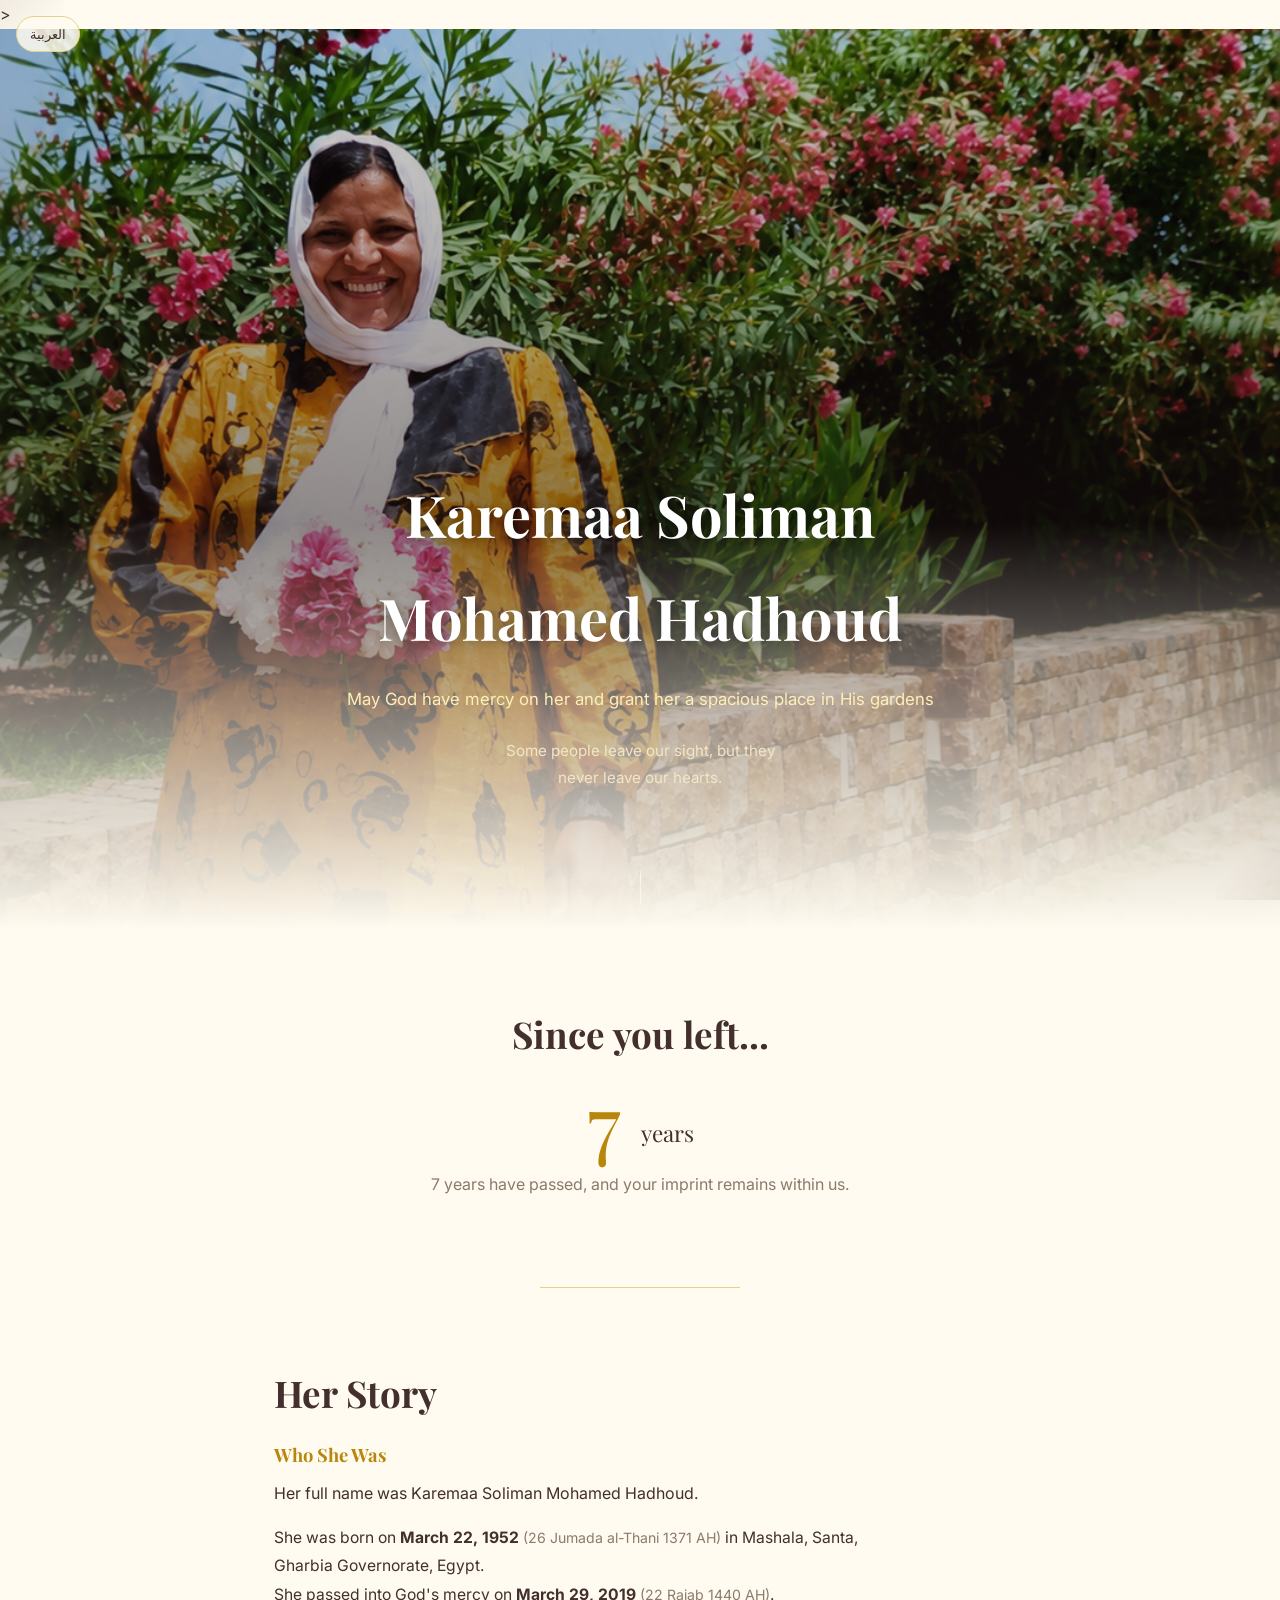
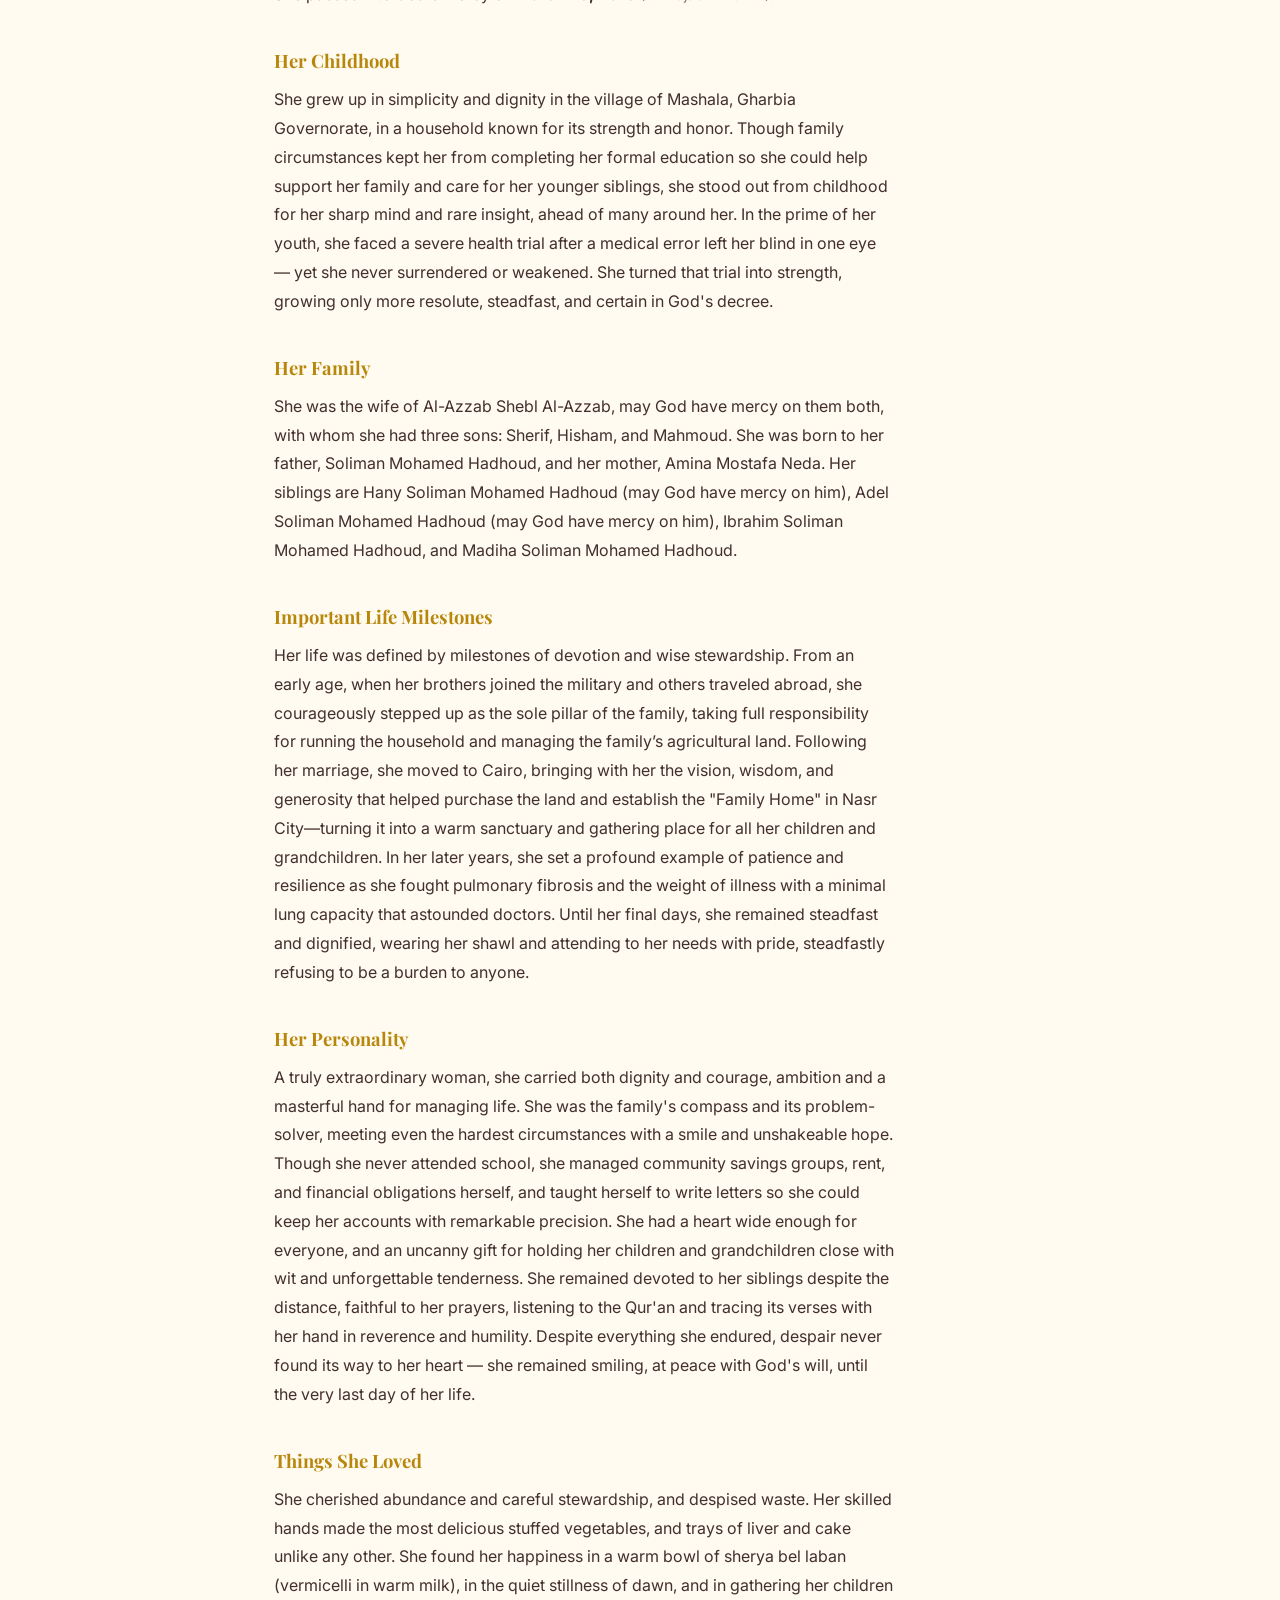
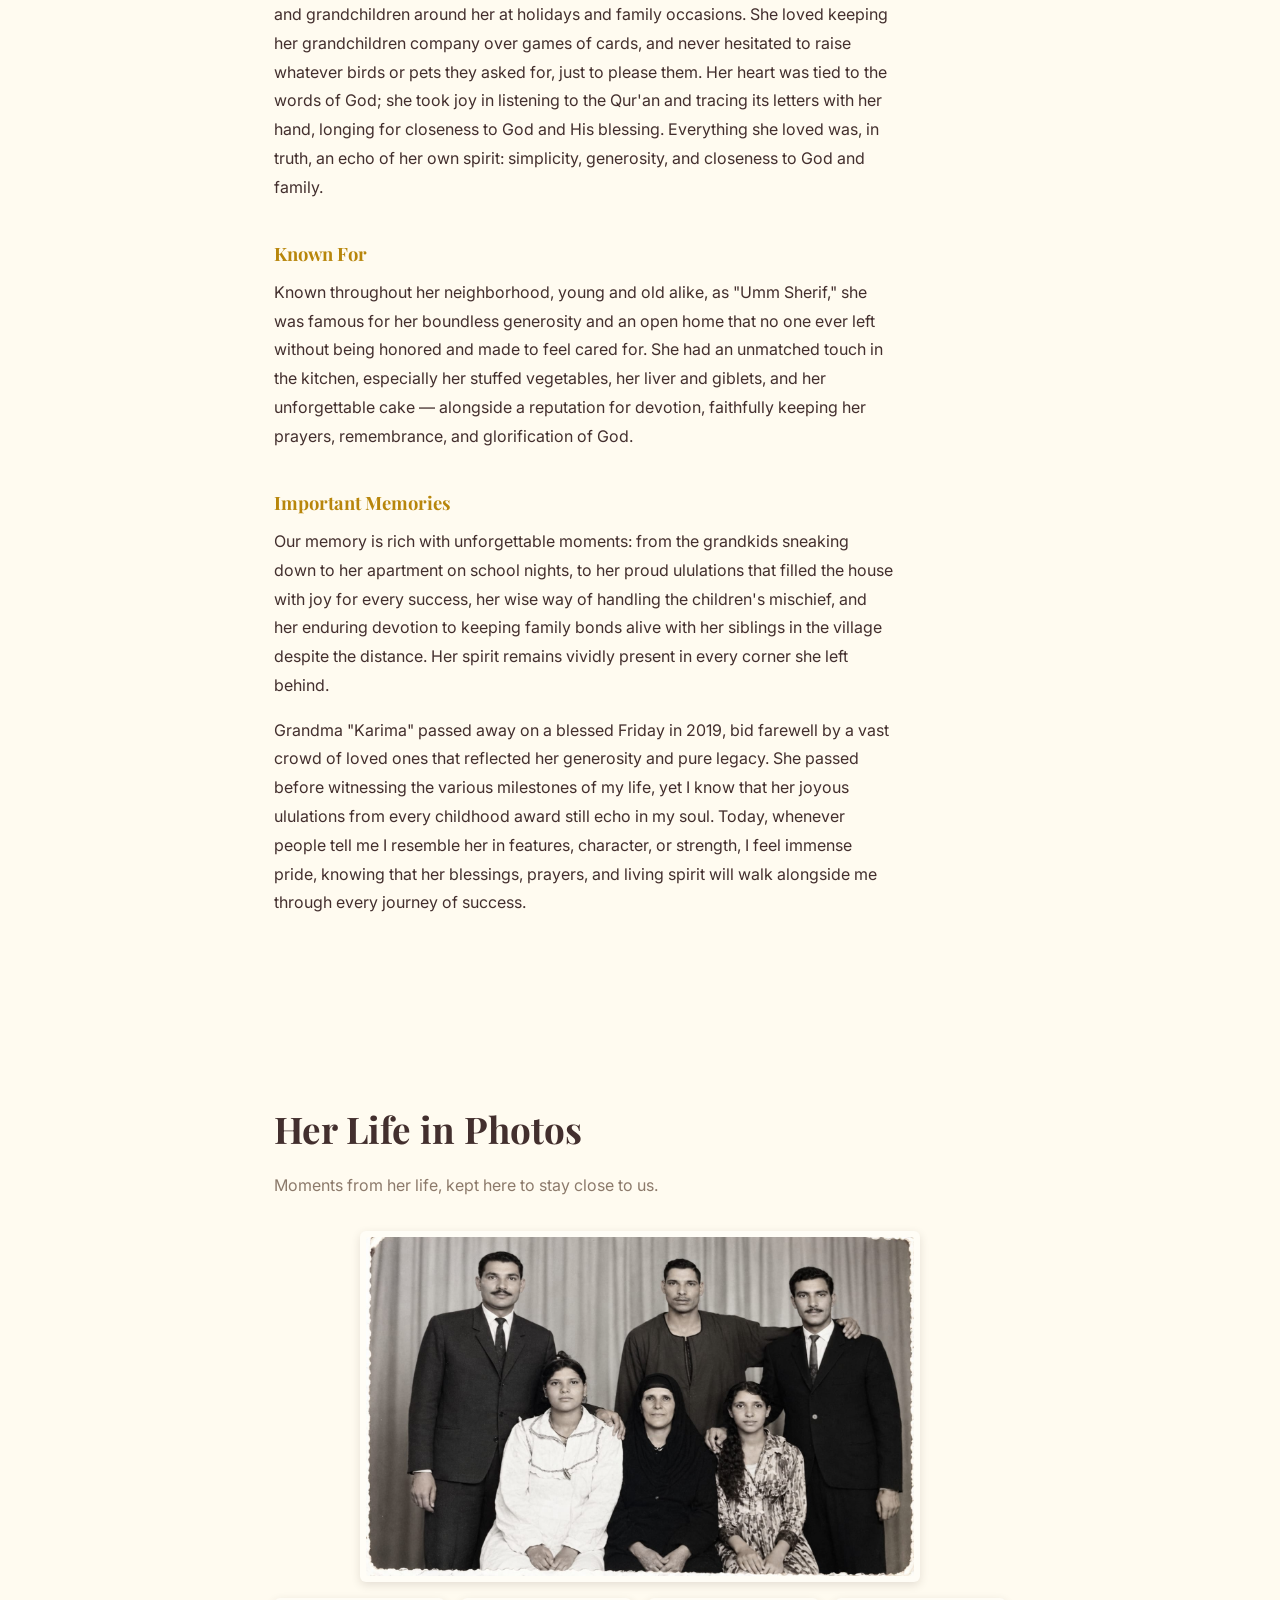
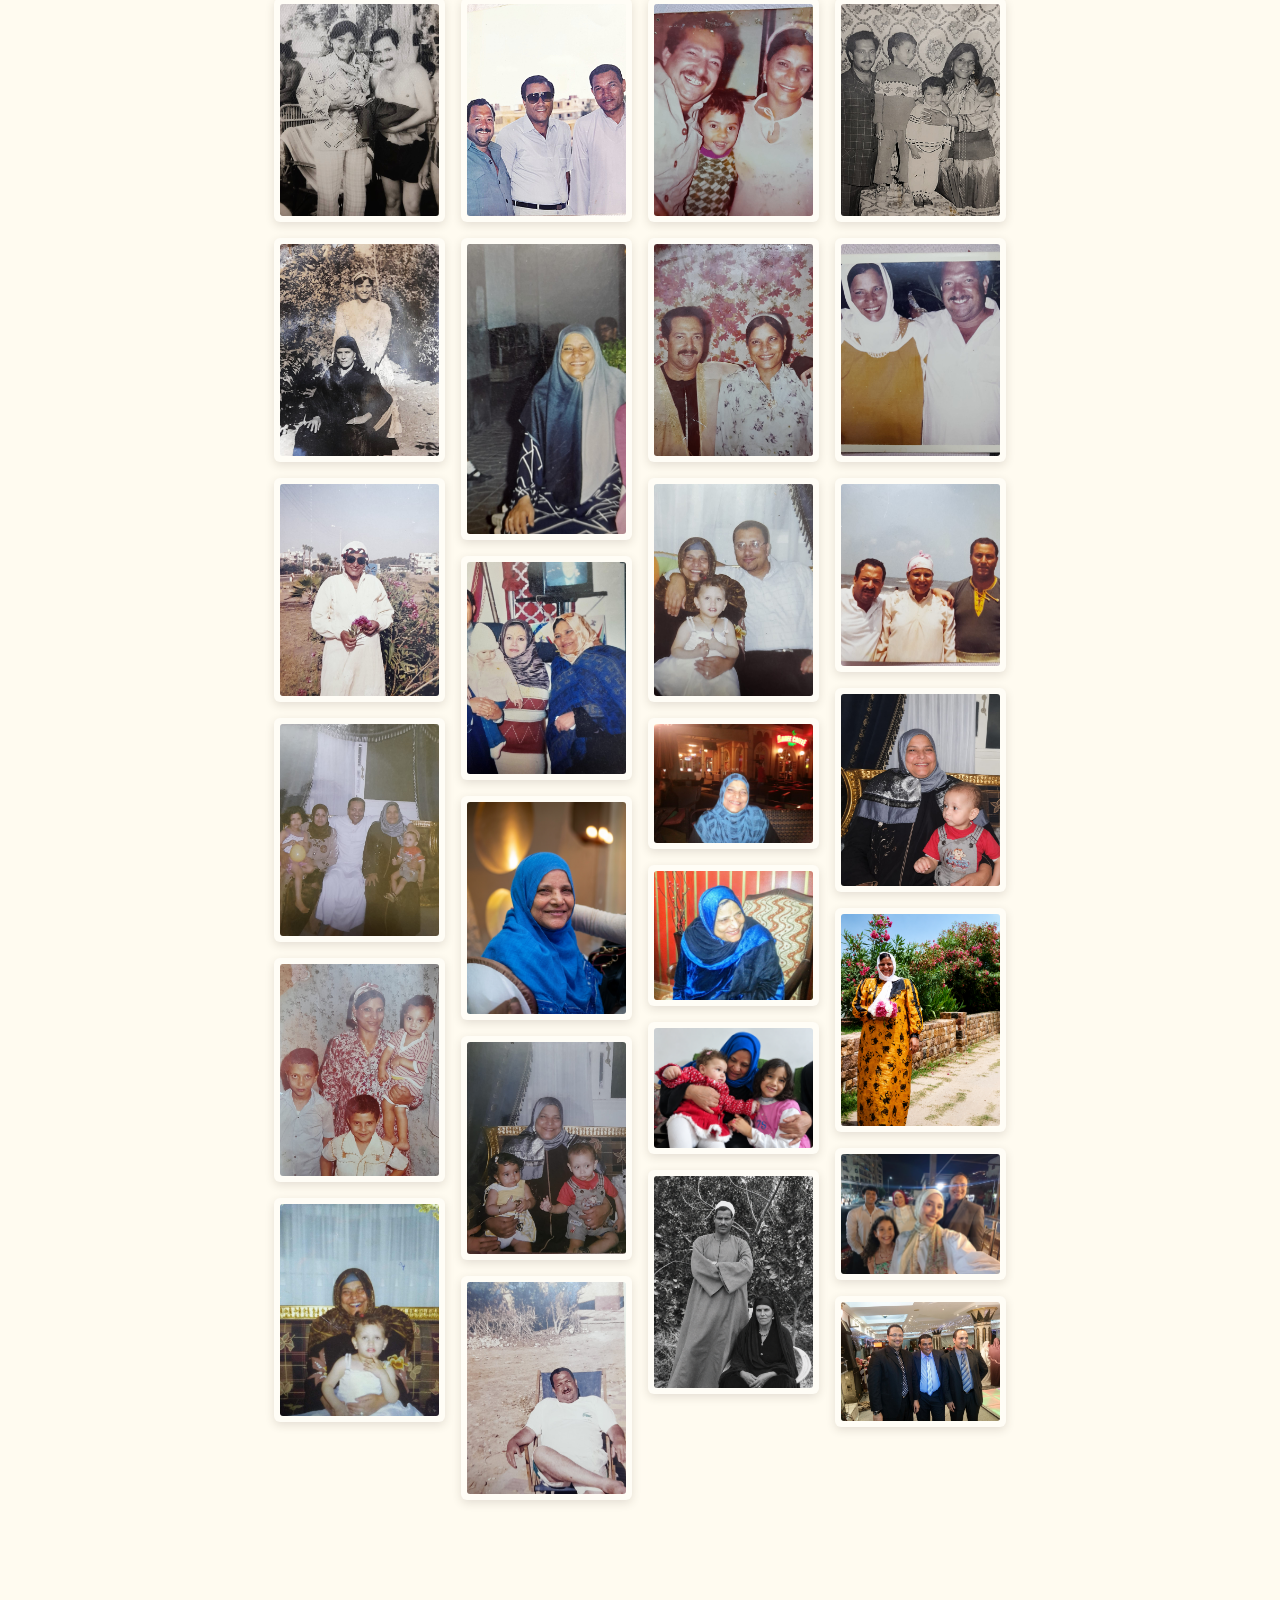
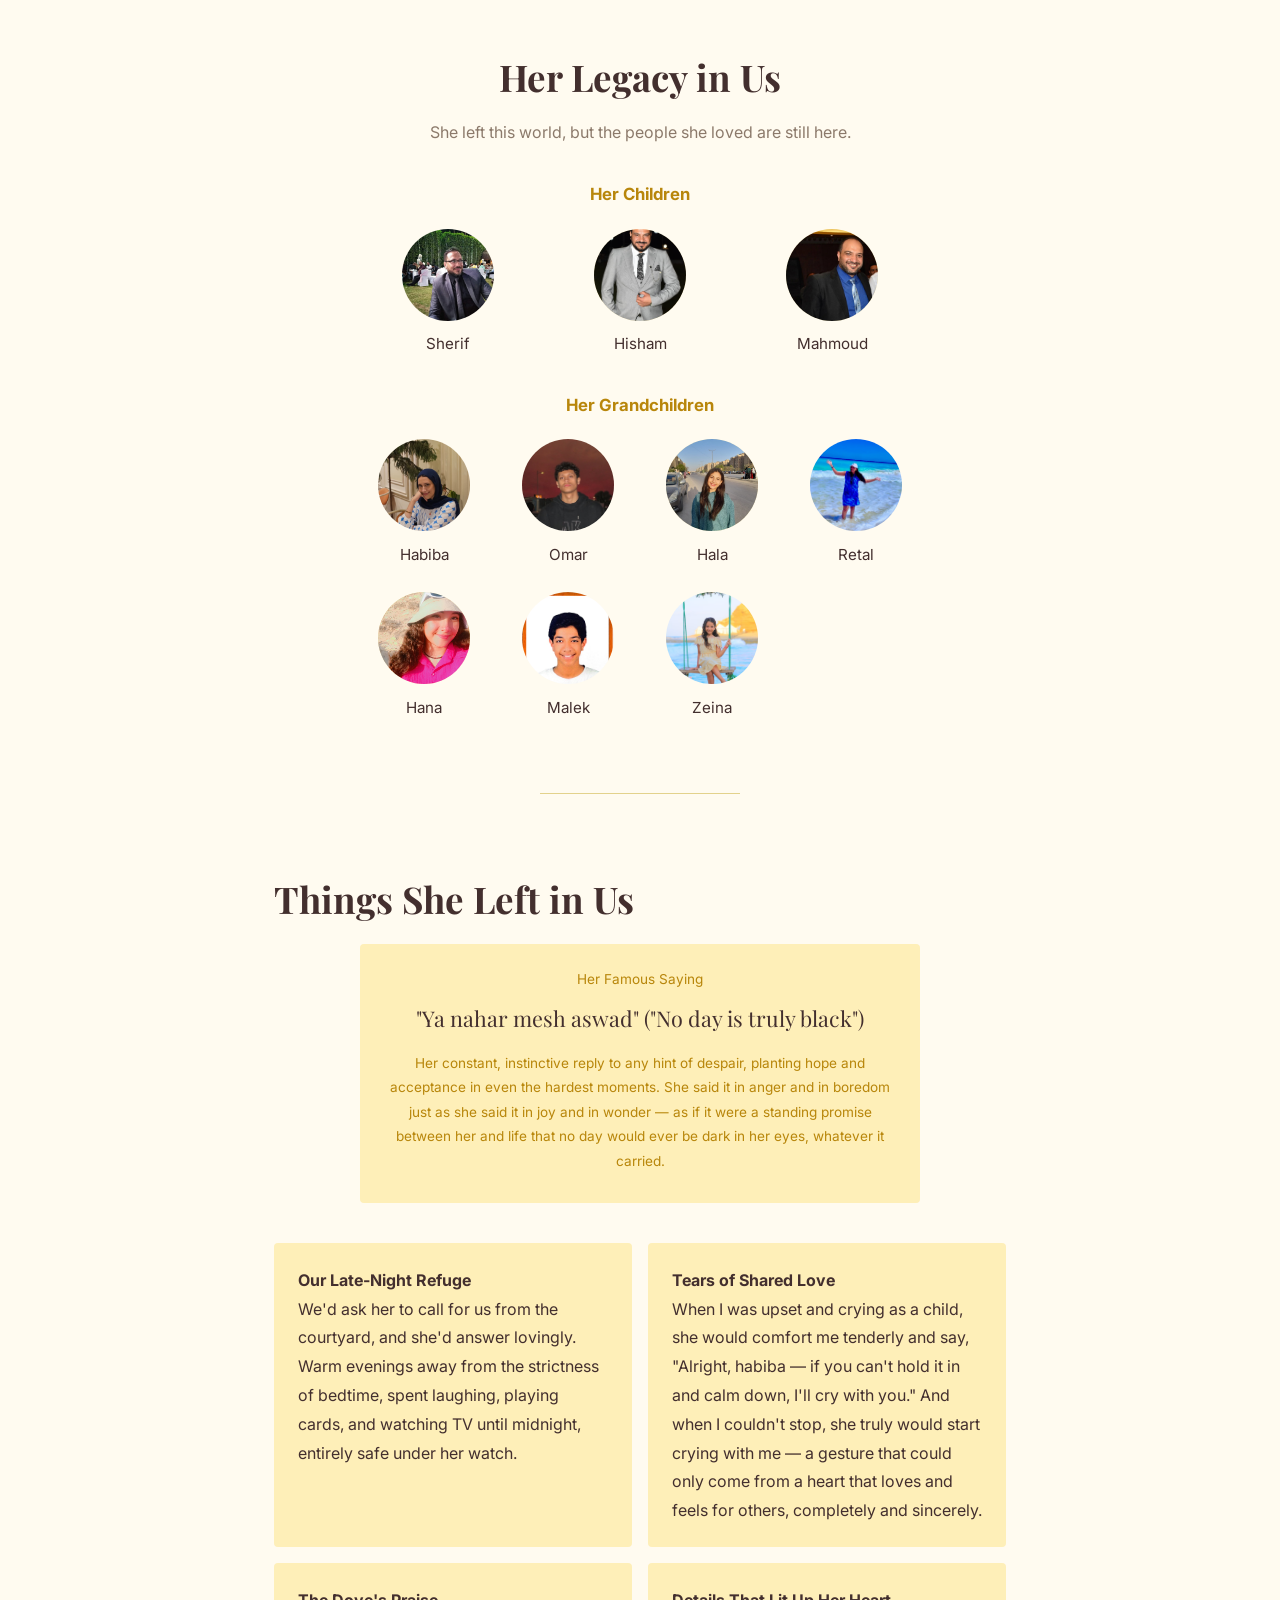
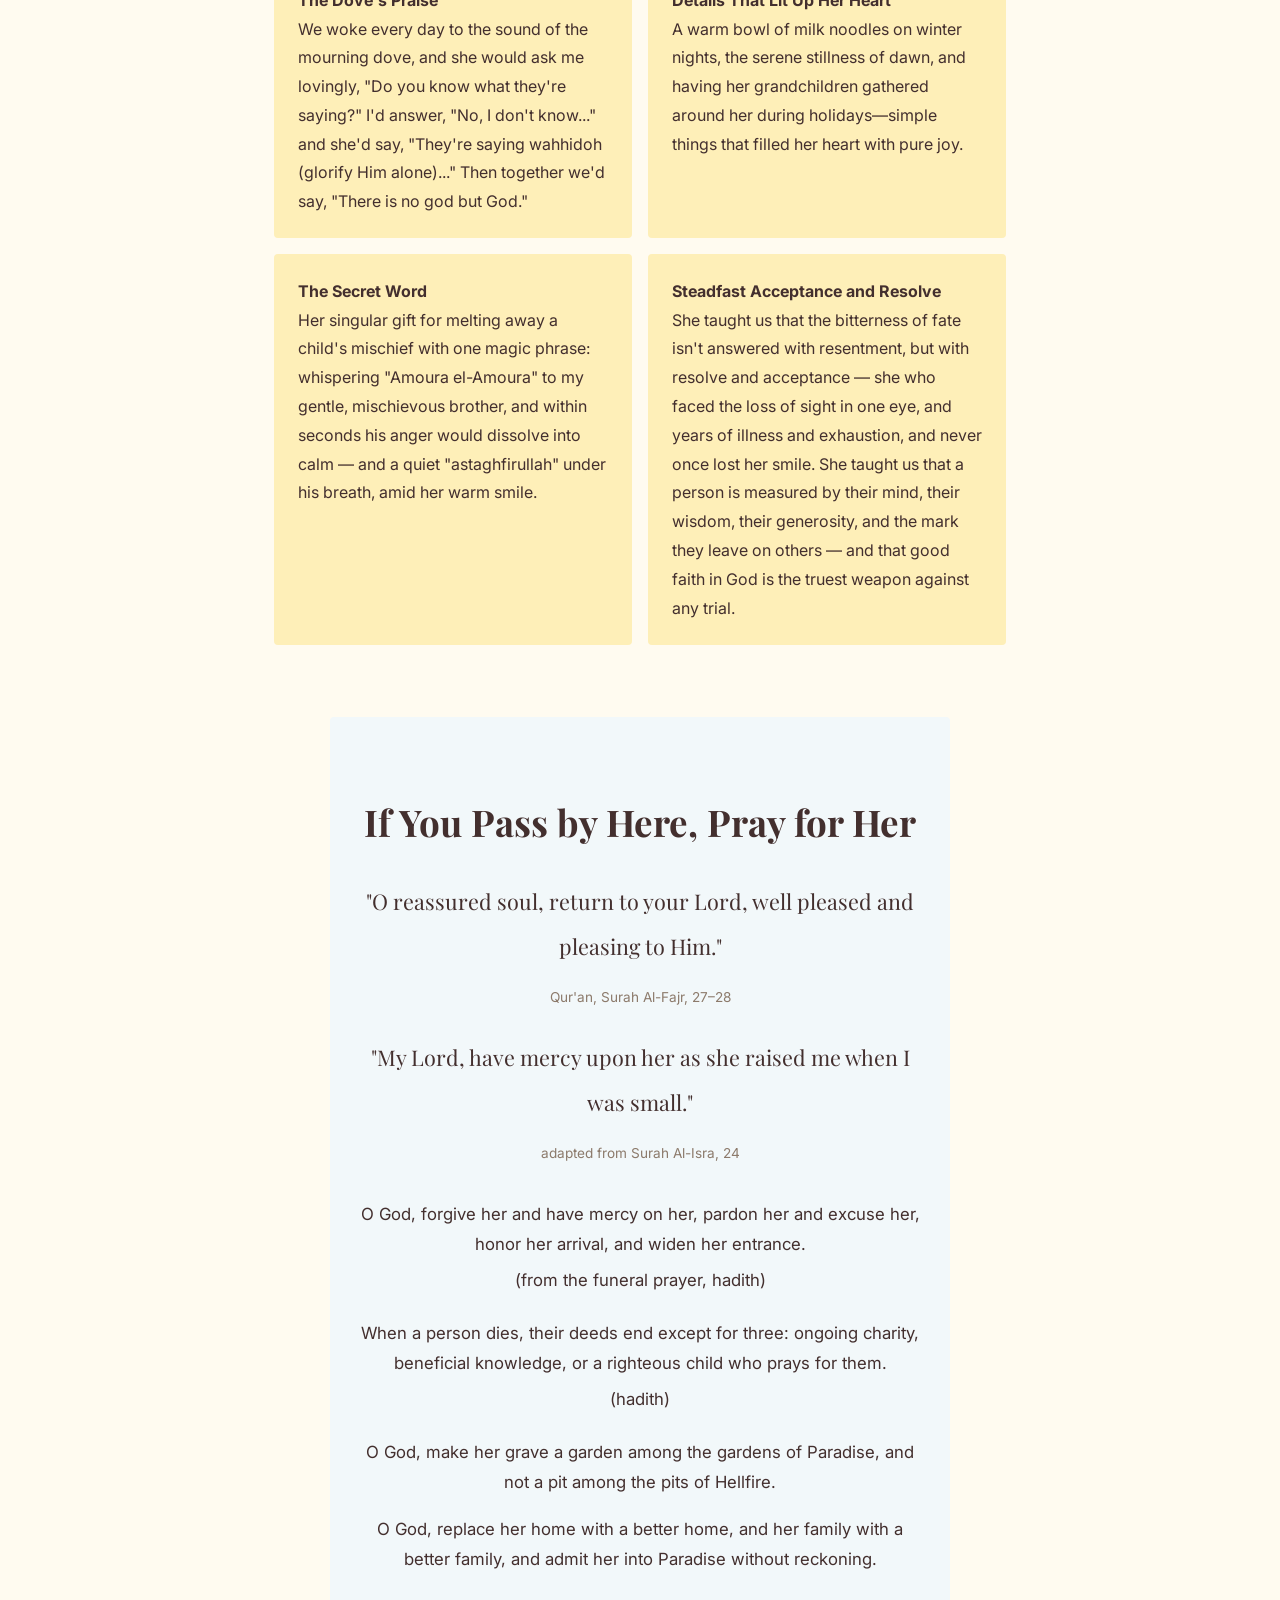
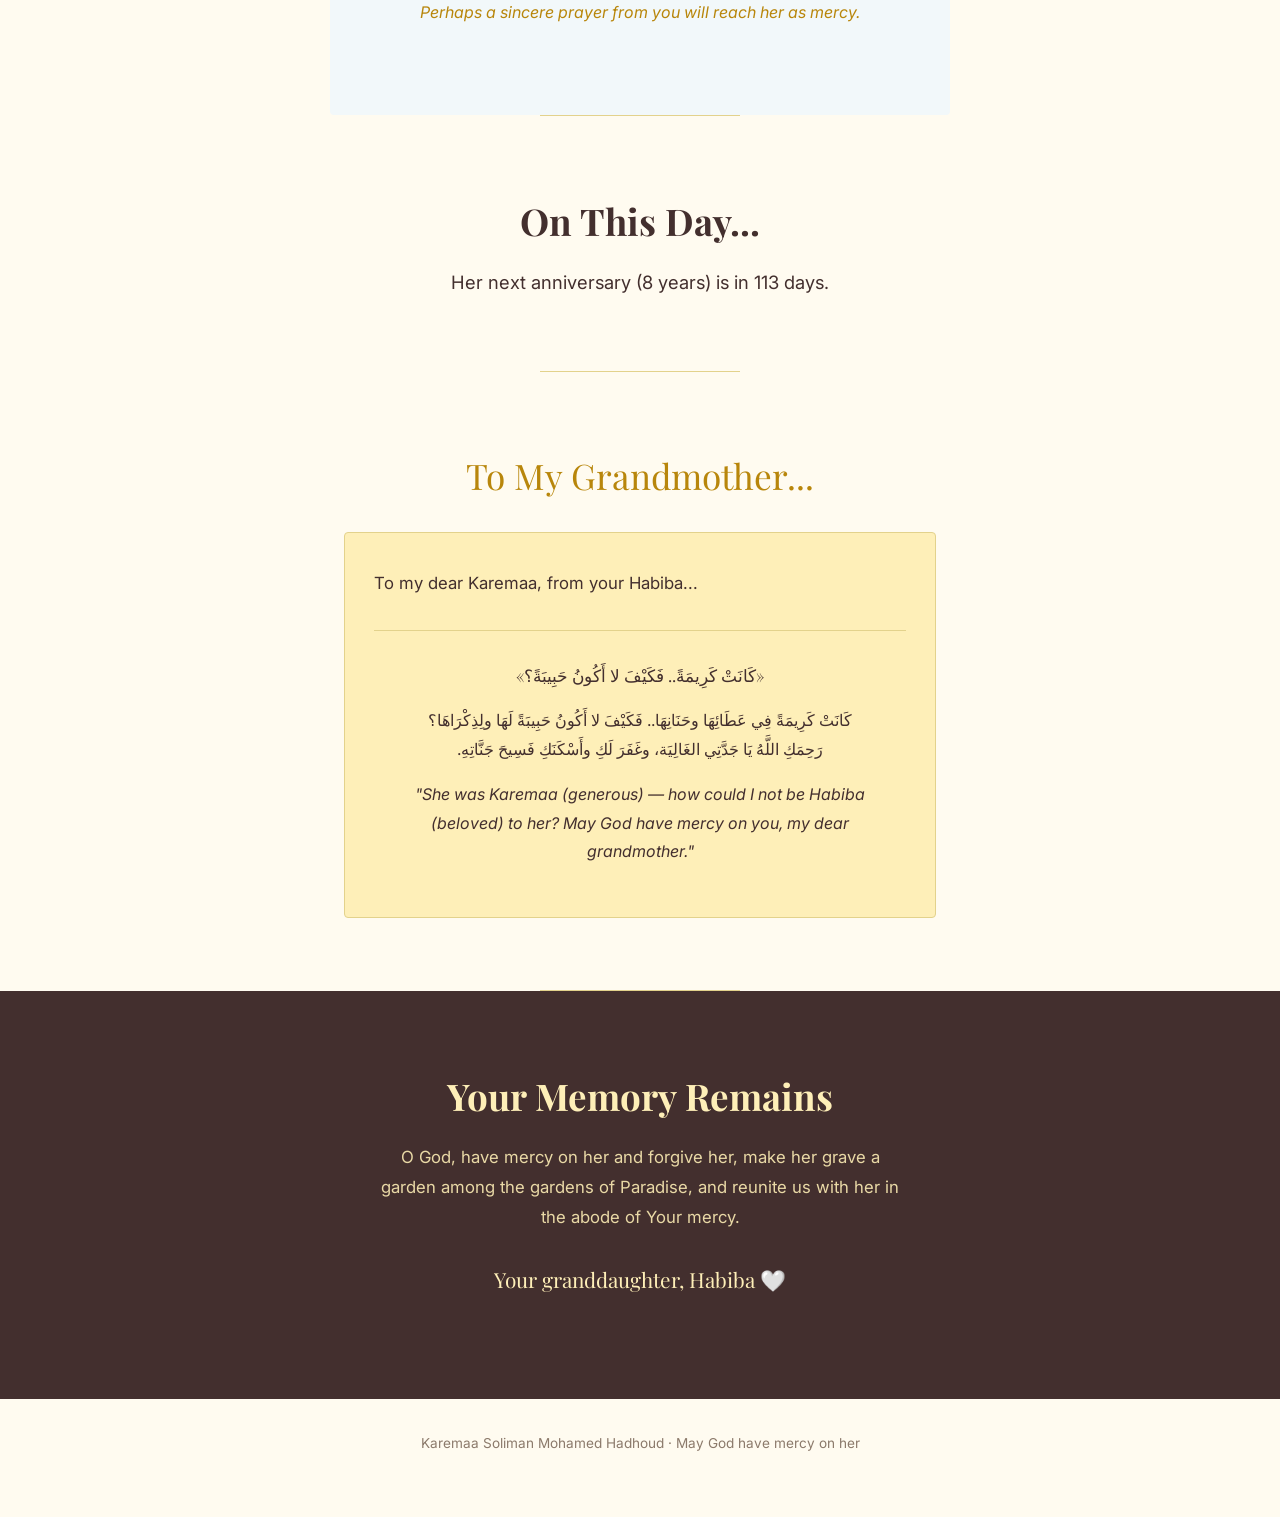
==== commit 4d77689e: "HEART" ====
--- a/index-en.html
+++ b/index-en.html
@@ -3,6 +3,7 @@
 <head>
   <meta charset="UTF-8">
   <meta name="viewport" content="width=device-width, initial-scale=1.0">
+    <link rel="icon" href="data:image/svg+xml,<svg xmlns=%22http://www.w3.org/2000/svg%22 viewBox=%220 0 100 100%22><text y=%22.9em%22 font-size=%2290%22>🤍</text></svg>">
   <title>Karemaa Soliman Mohamed Hadhoud – In Our Memory Forever</title>
   <meta name="description" content="A memorial page for Karemaa Soliman Mohamed Hadhoud, may God have mercy on her. Her story, her photos, and our memories of her, kept here to stay close to us.">
   <meta name="robots" content="index, follow">
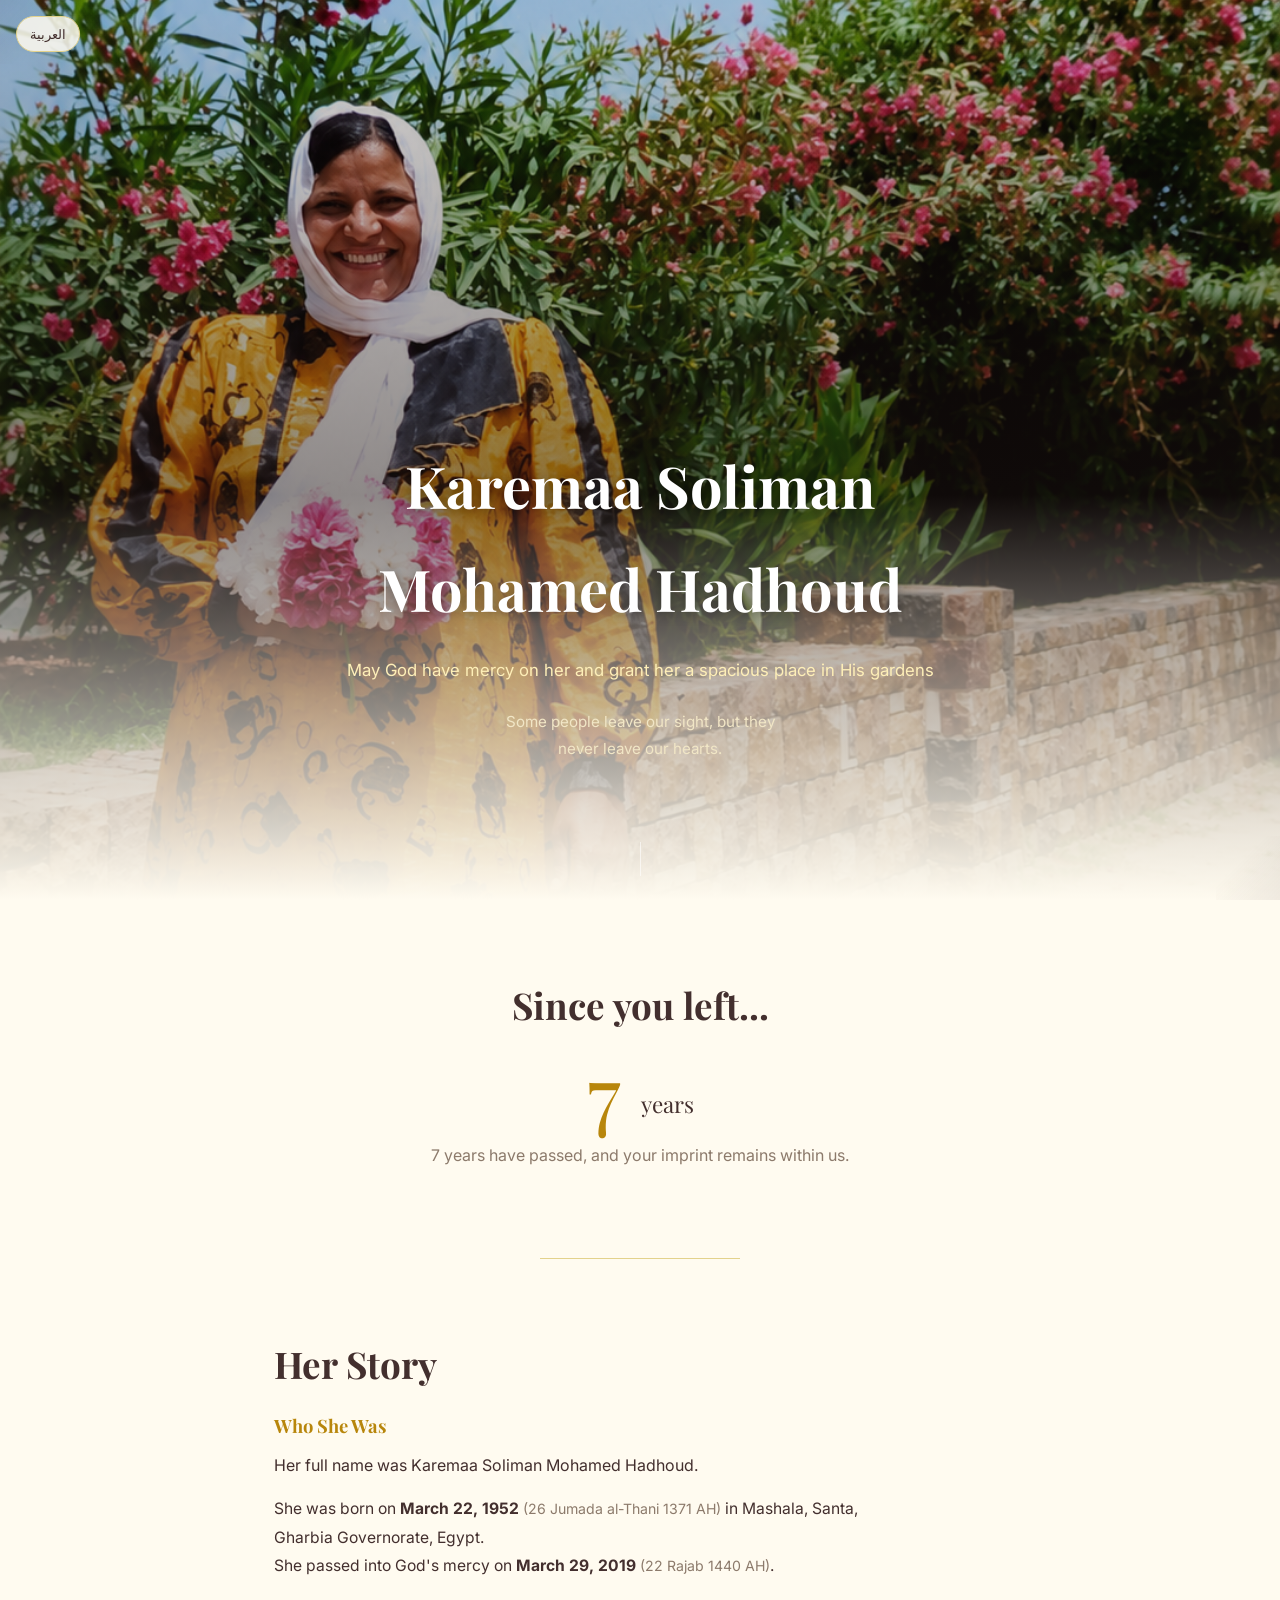
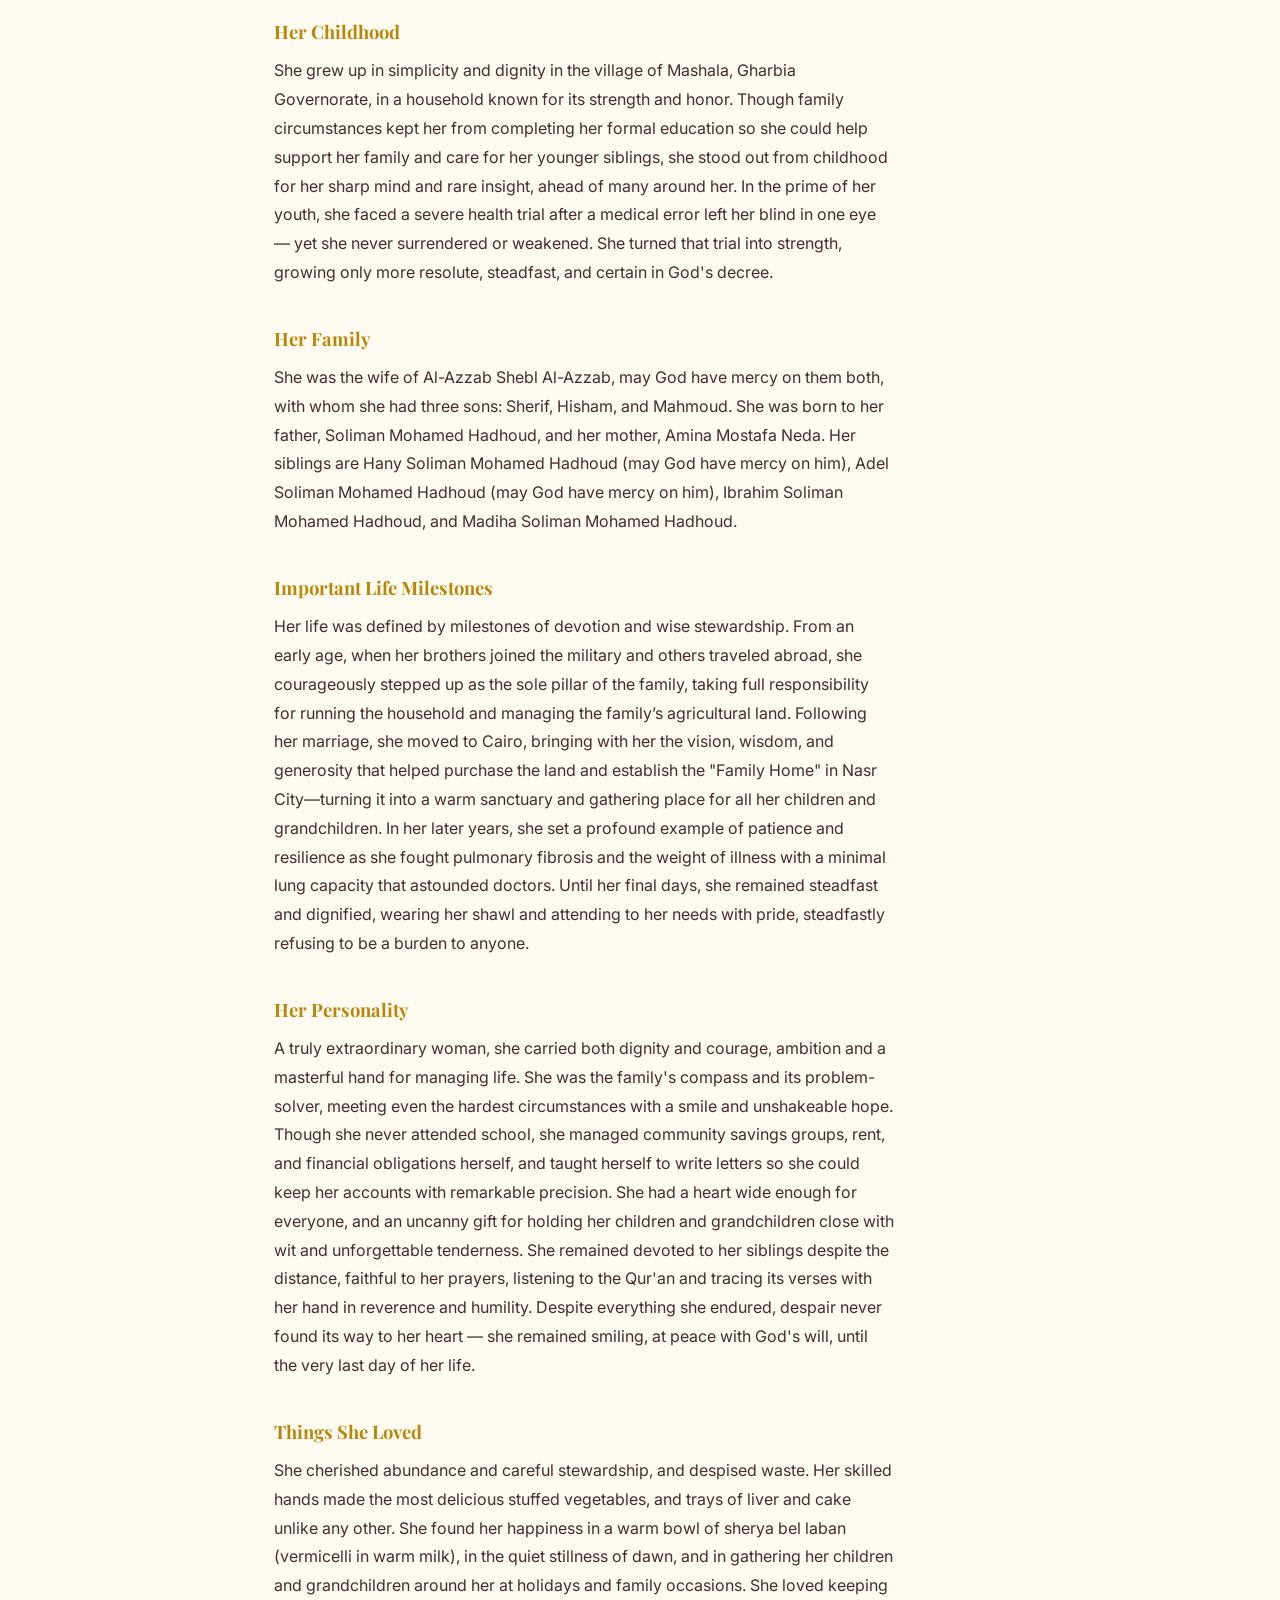
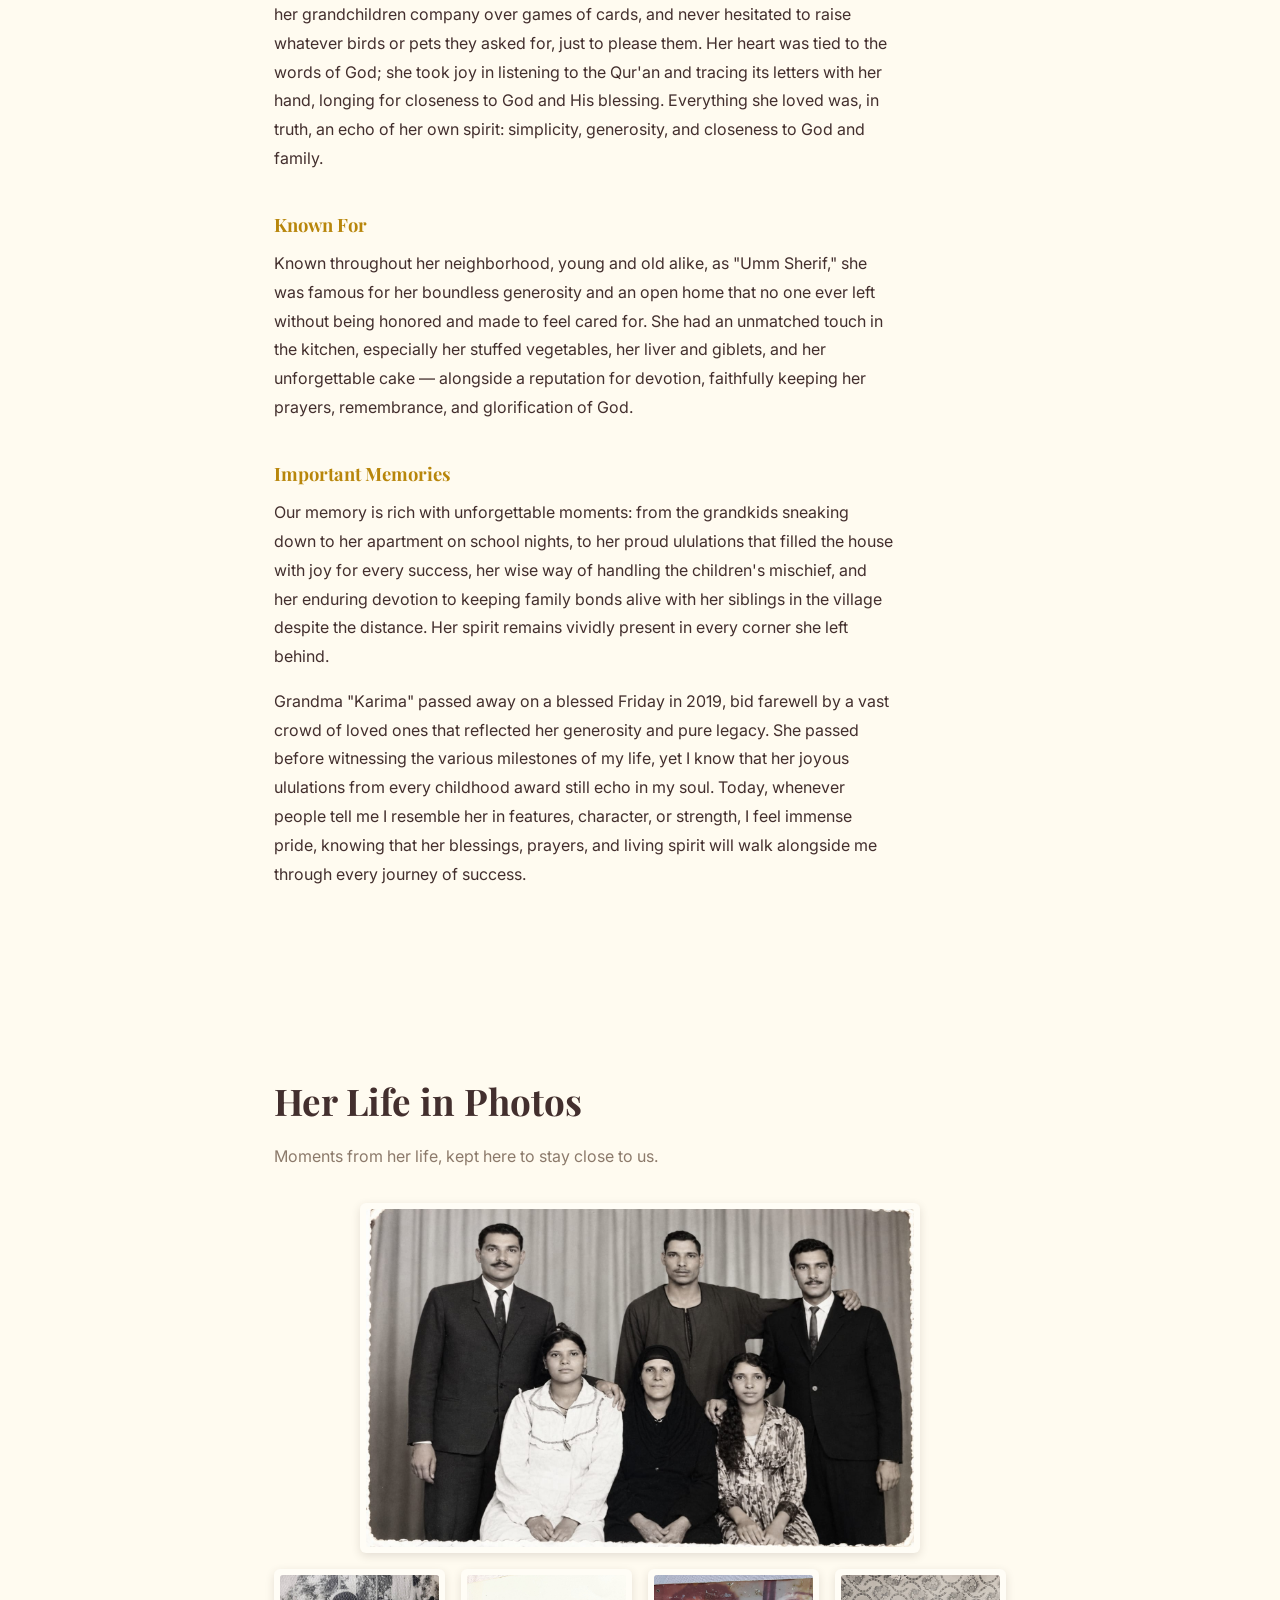
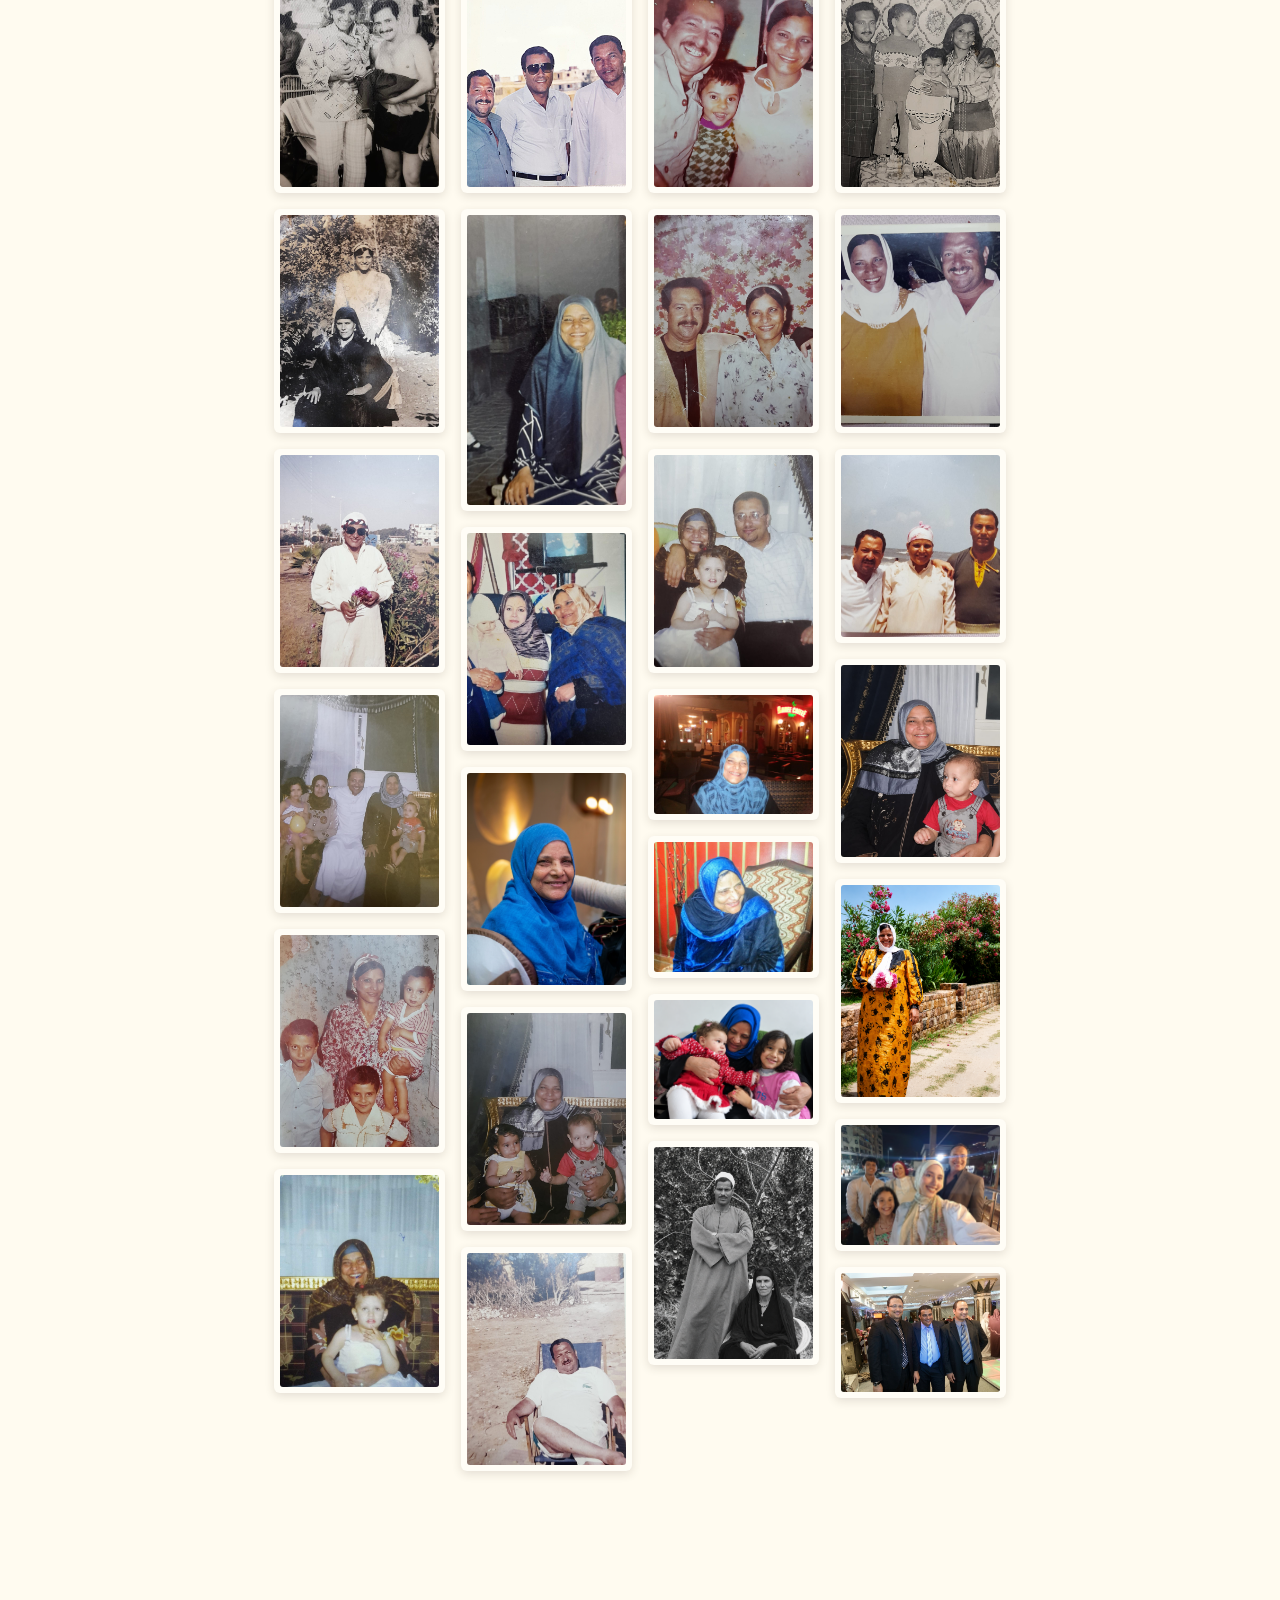
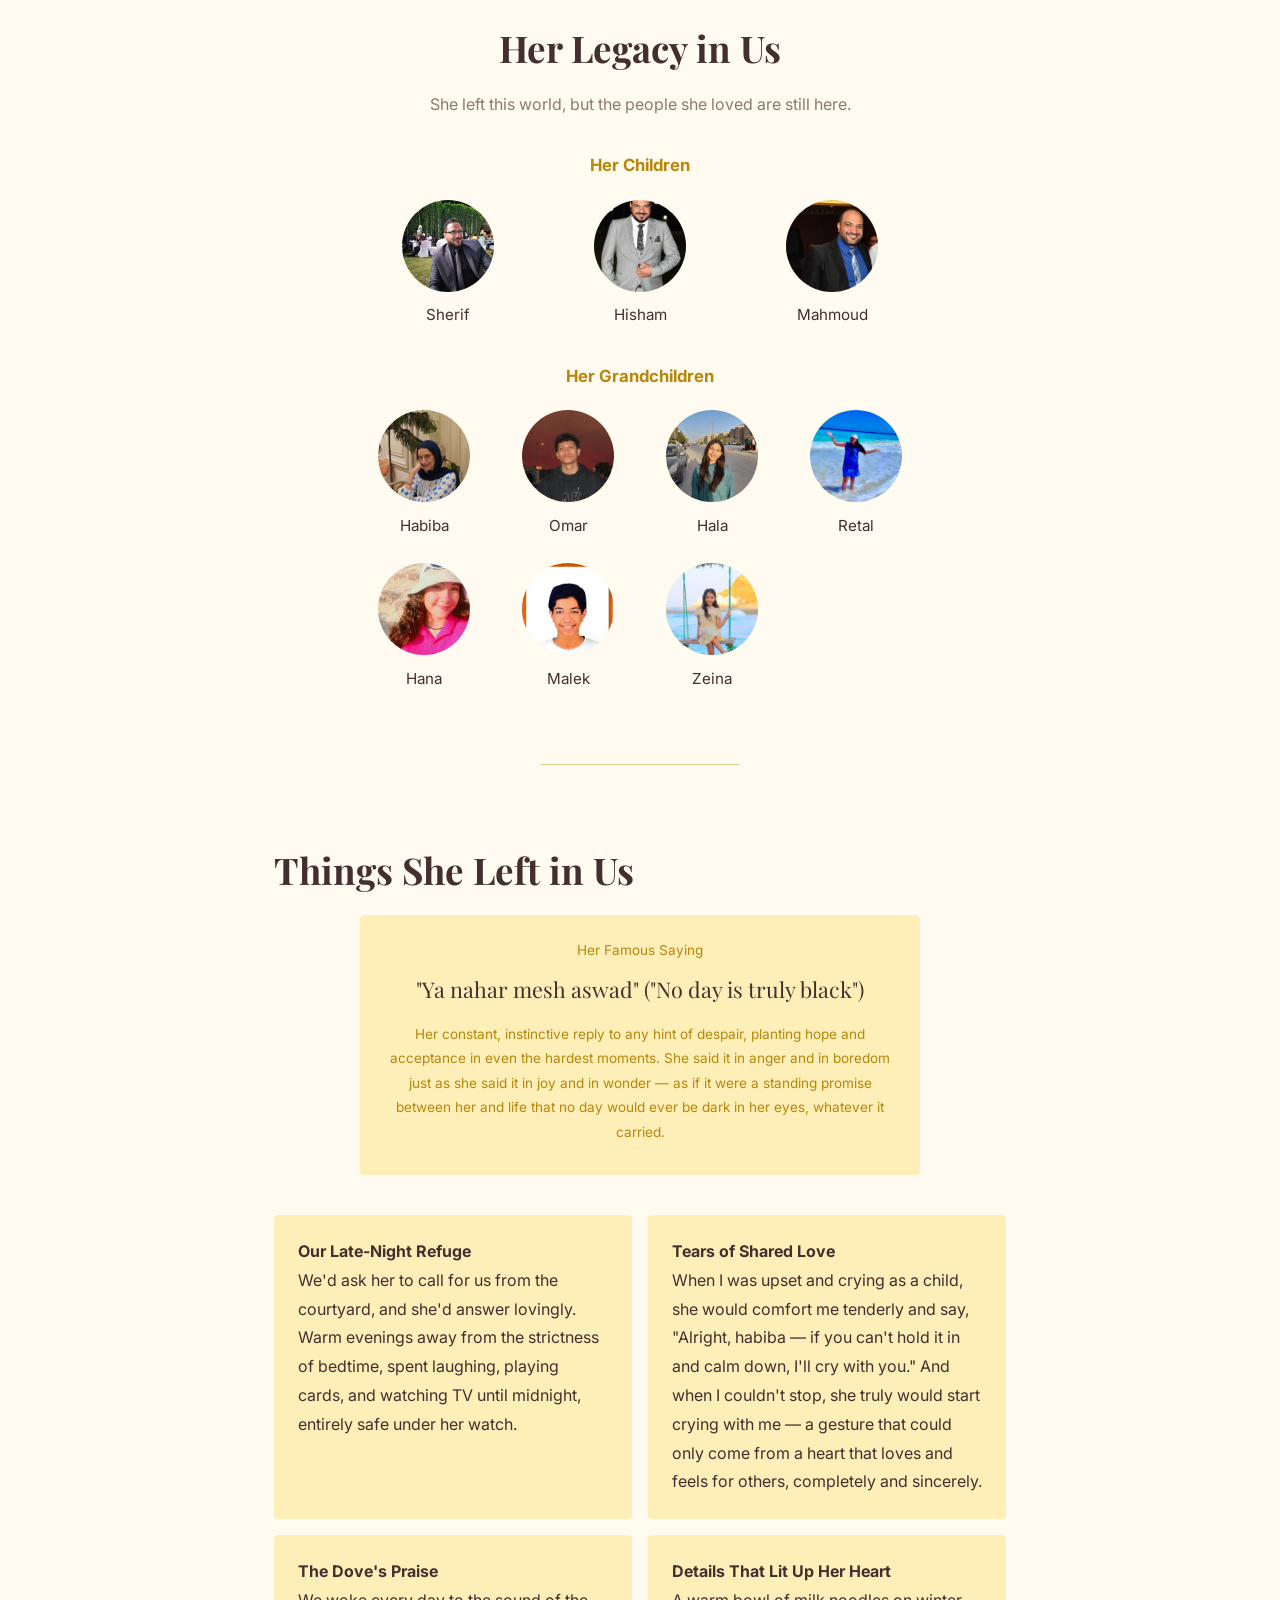
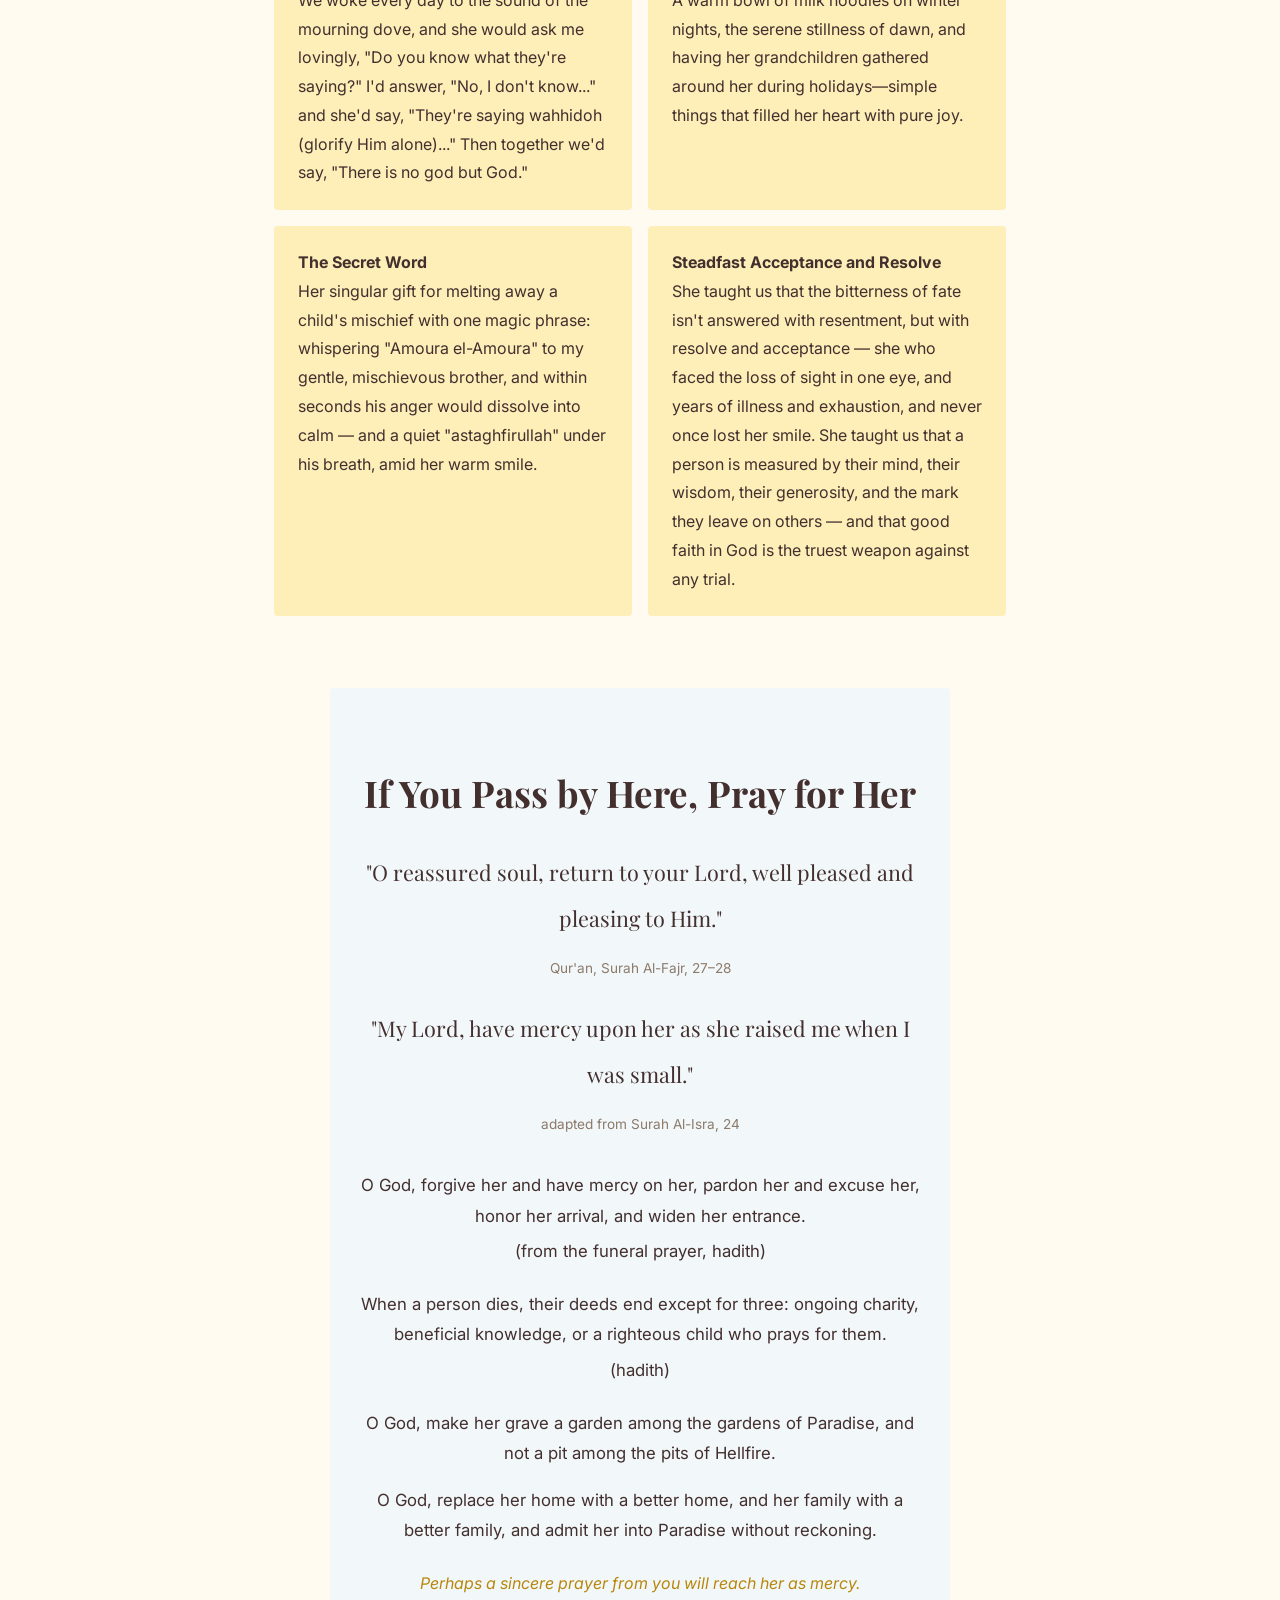
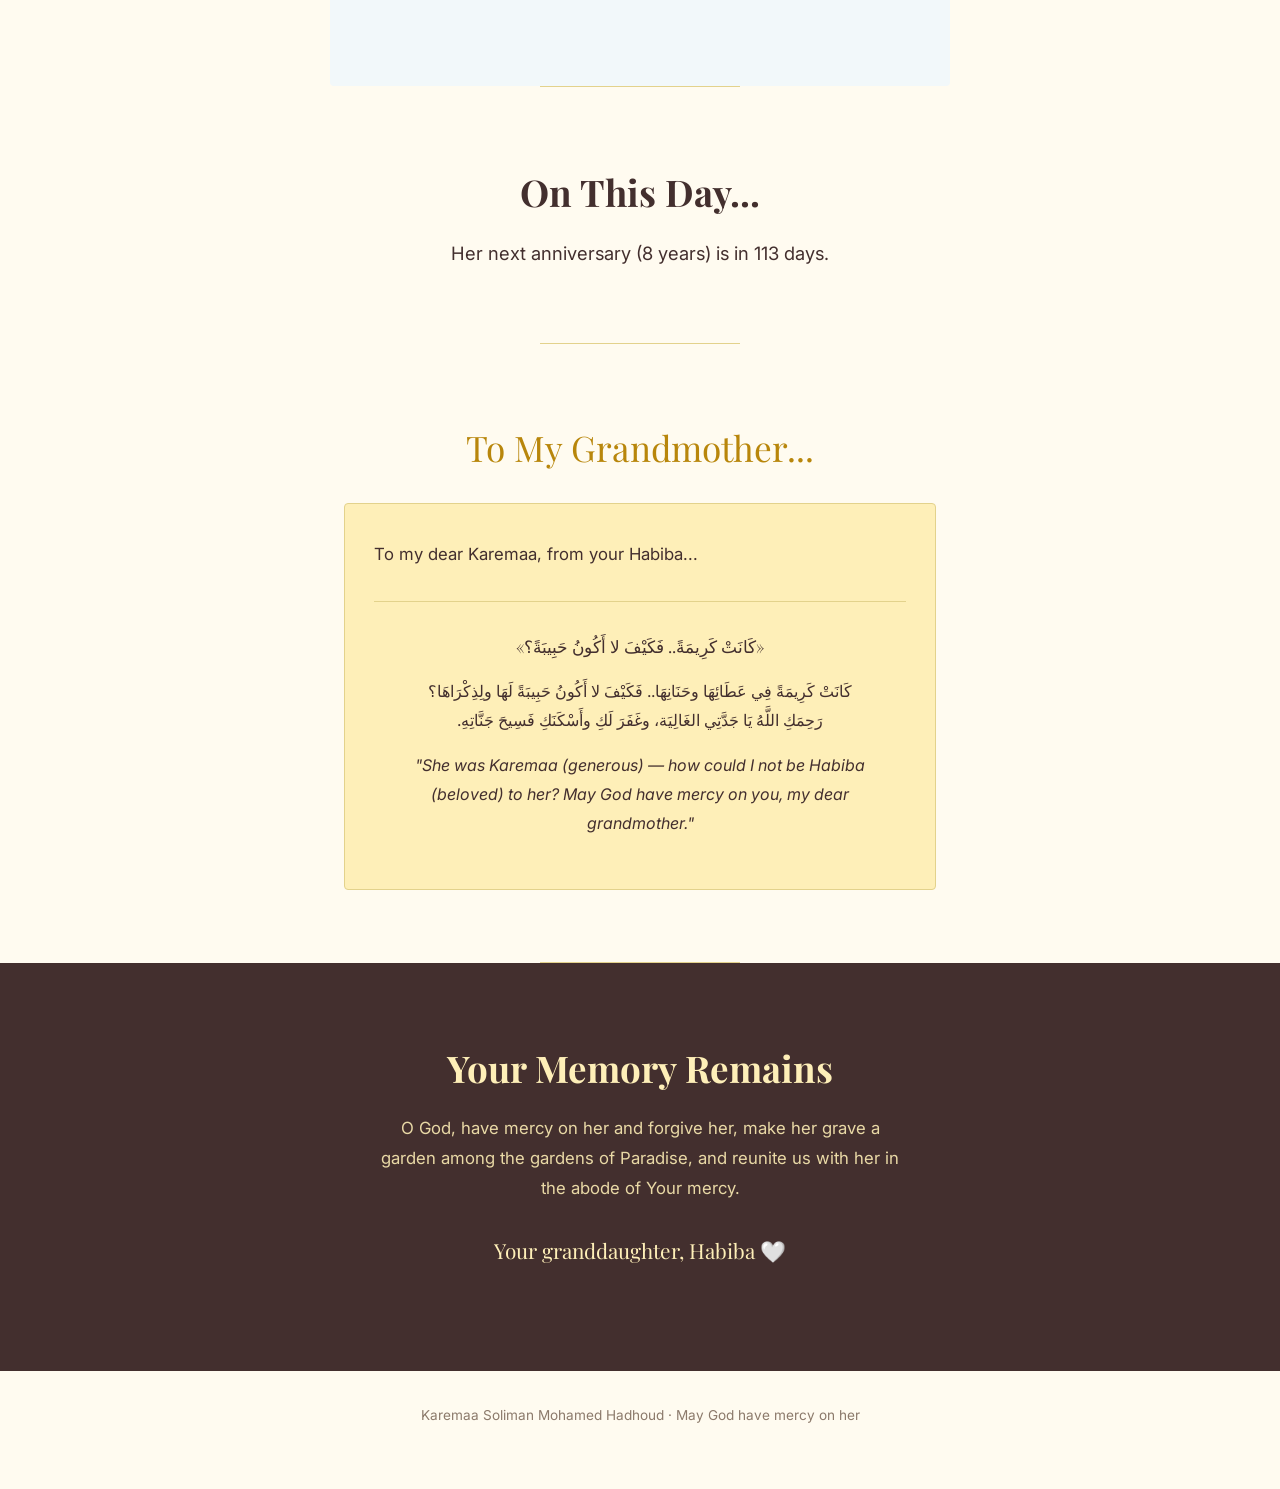
==== commit e7308659: "karema" ====
--- a/index-en.html
+++ b/index-en.html
@@ -15,7 +15,7 @@
   <meta property="og:description" content="A memorial page for Karemaa Soliman Mohamed Hadhoud, may God have mercy on her. Her story, her photos, and our memories of her.">
   <meta property="og:image" content="https://habibasherif-525.github.io/Karema_Soliman.assets/photos/تيتا الواجهة الرسمية.png">
   <meta property="og:url" content="https://habibasherif-525.github.io/Karema_Soliman./index-en.html">
-  <meta property="og:locale" content="en_US">>
+  <meta property="og:locale" content="en_US">
 
   <meta name="theme-color" content="#FFFBF0">
 
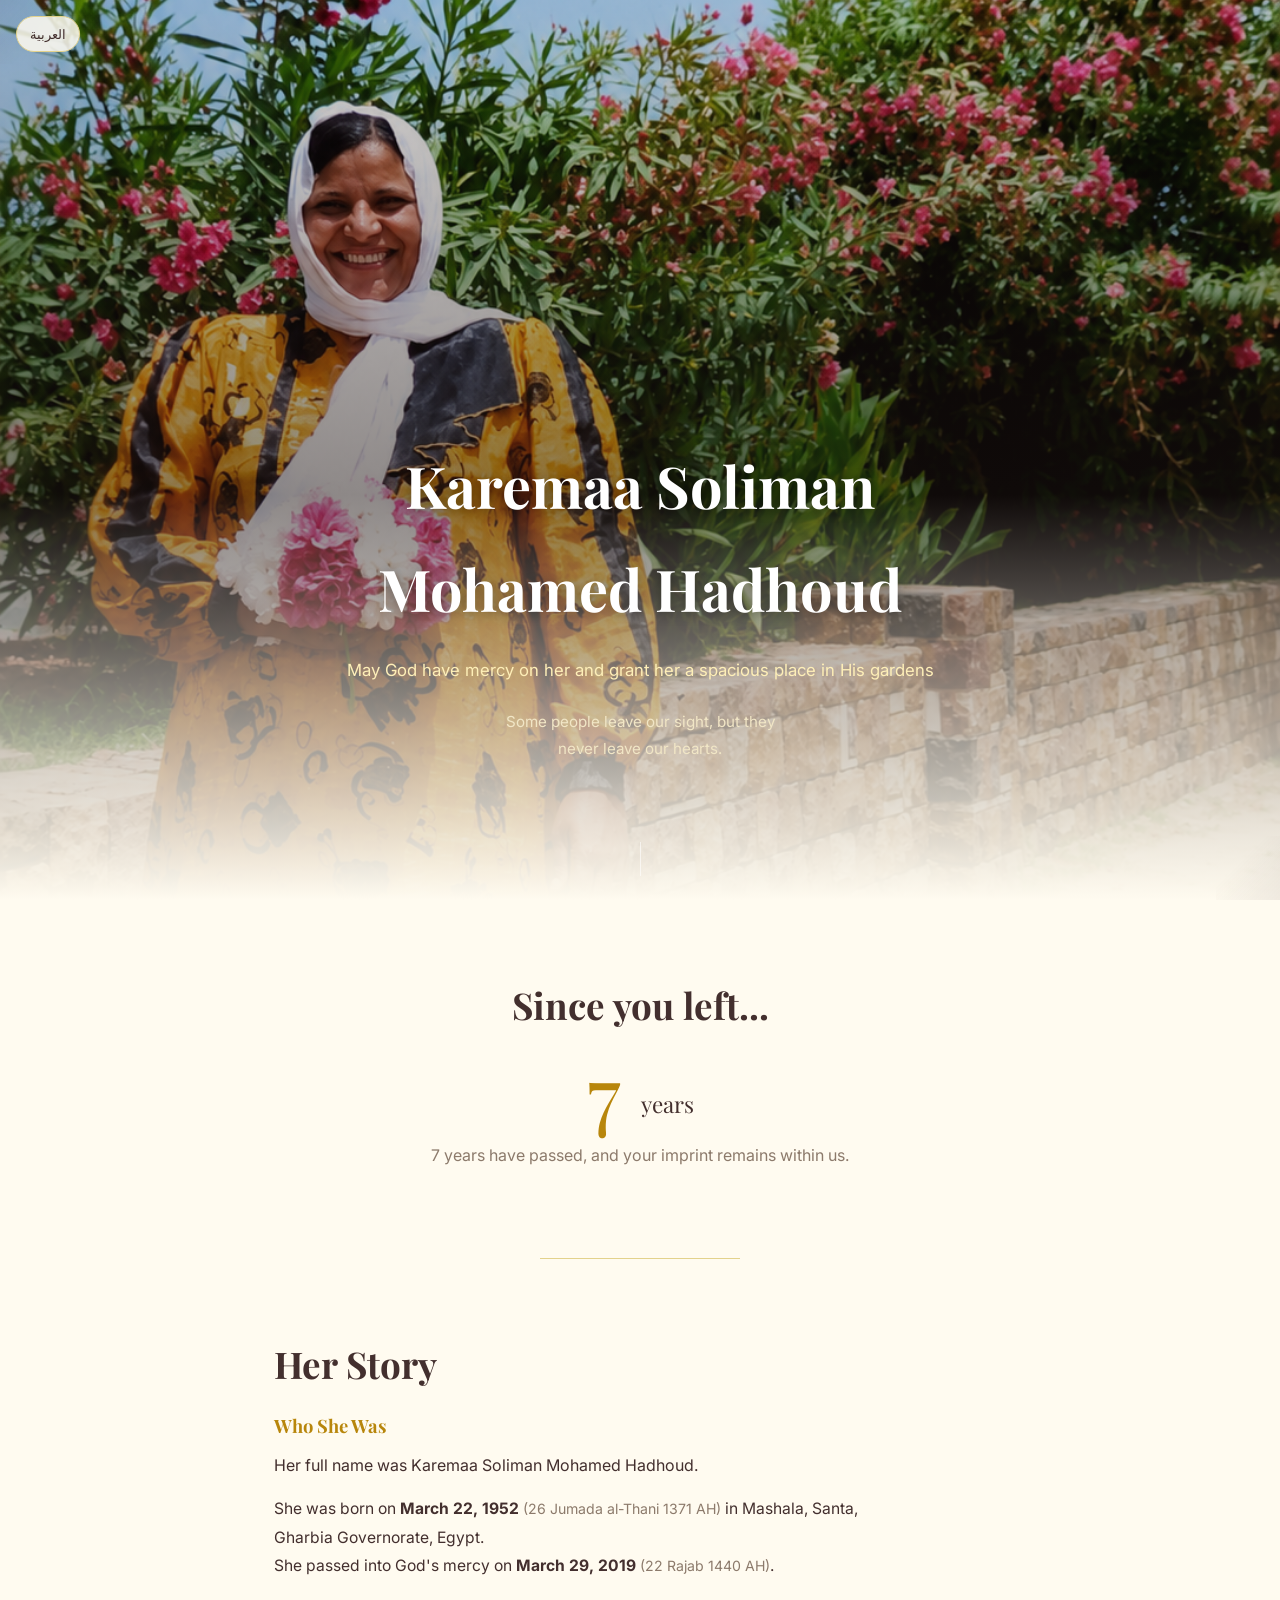
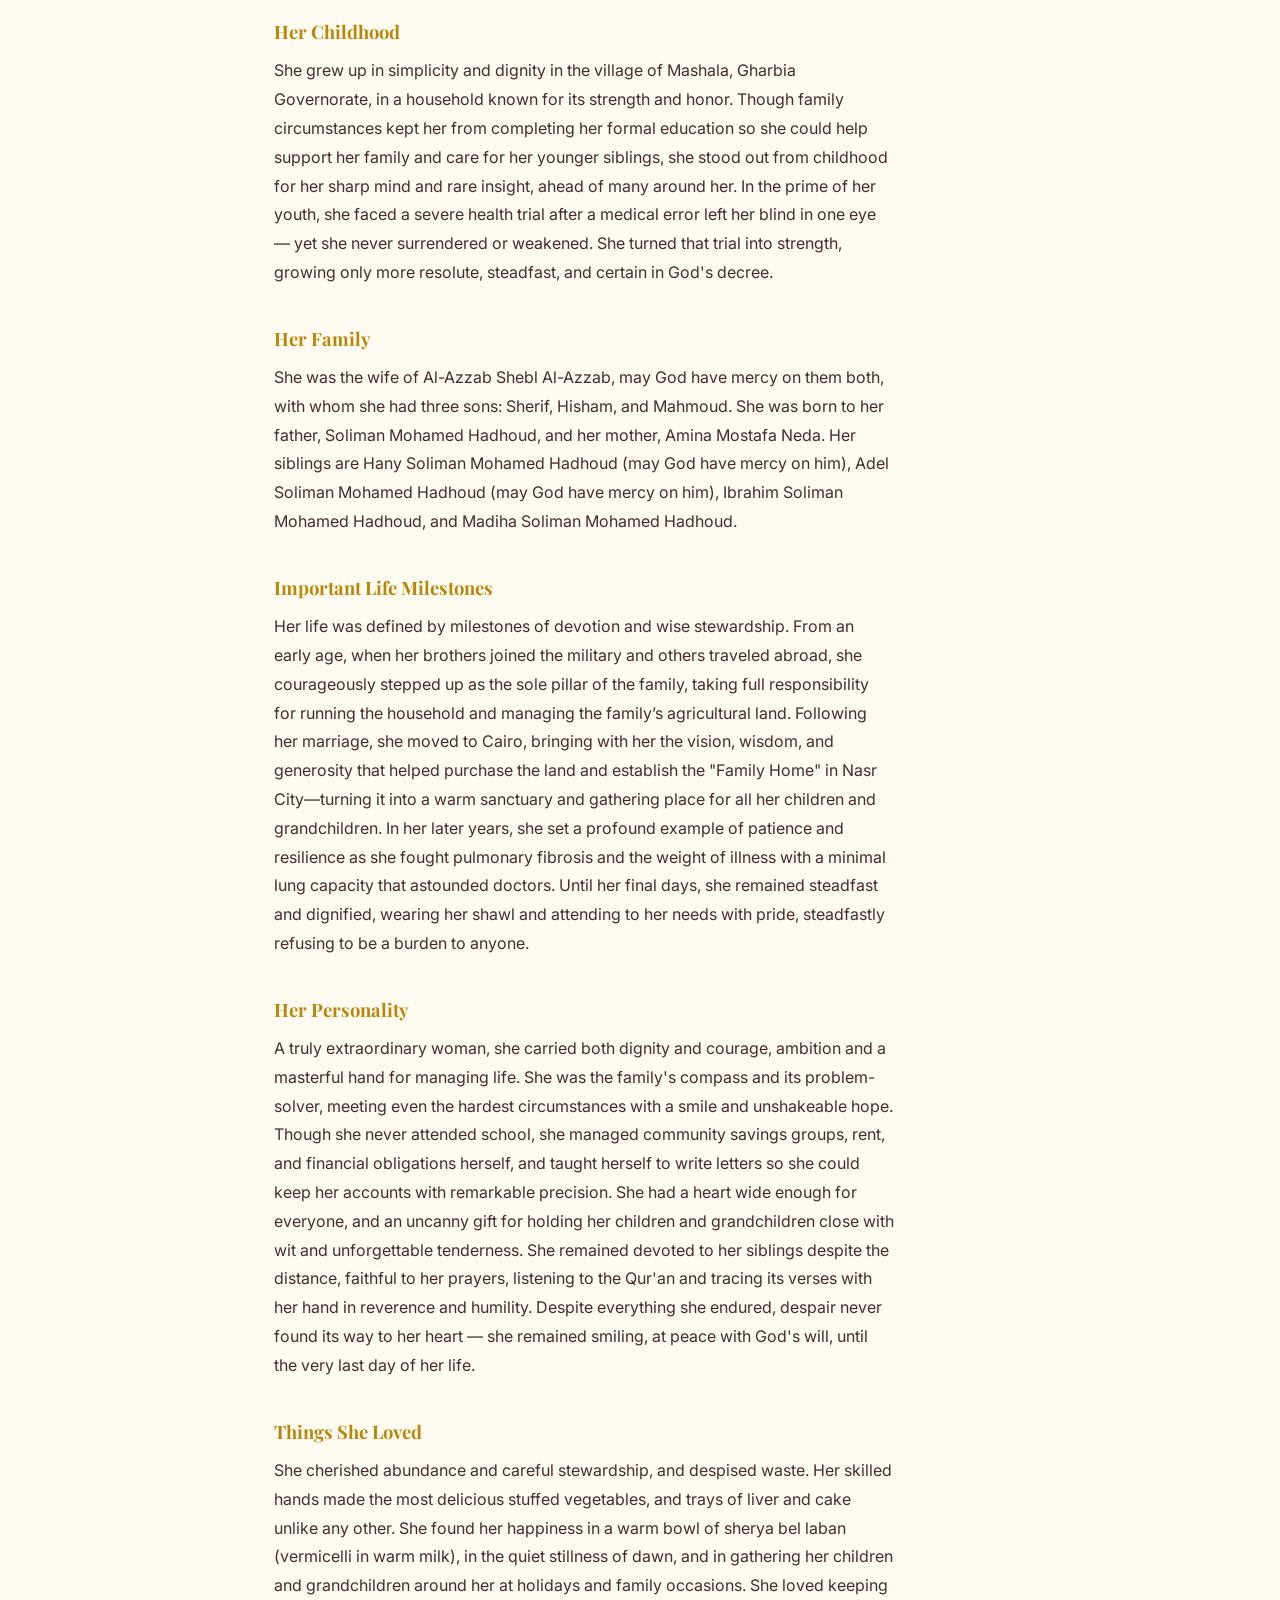
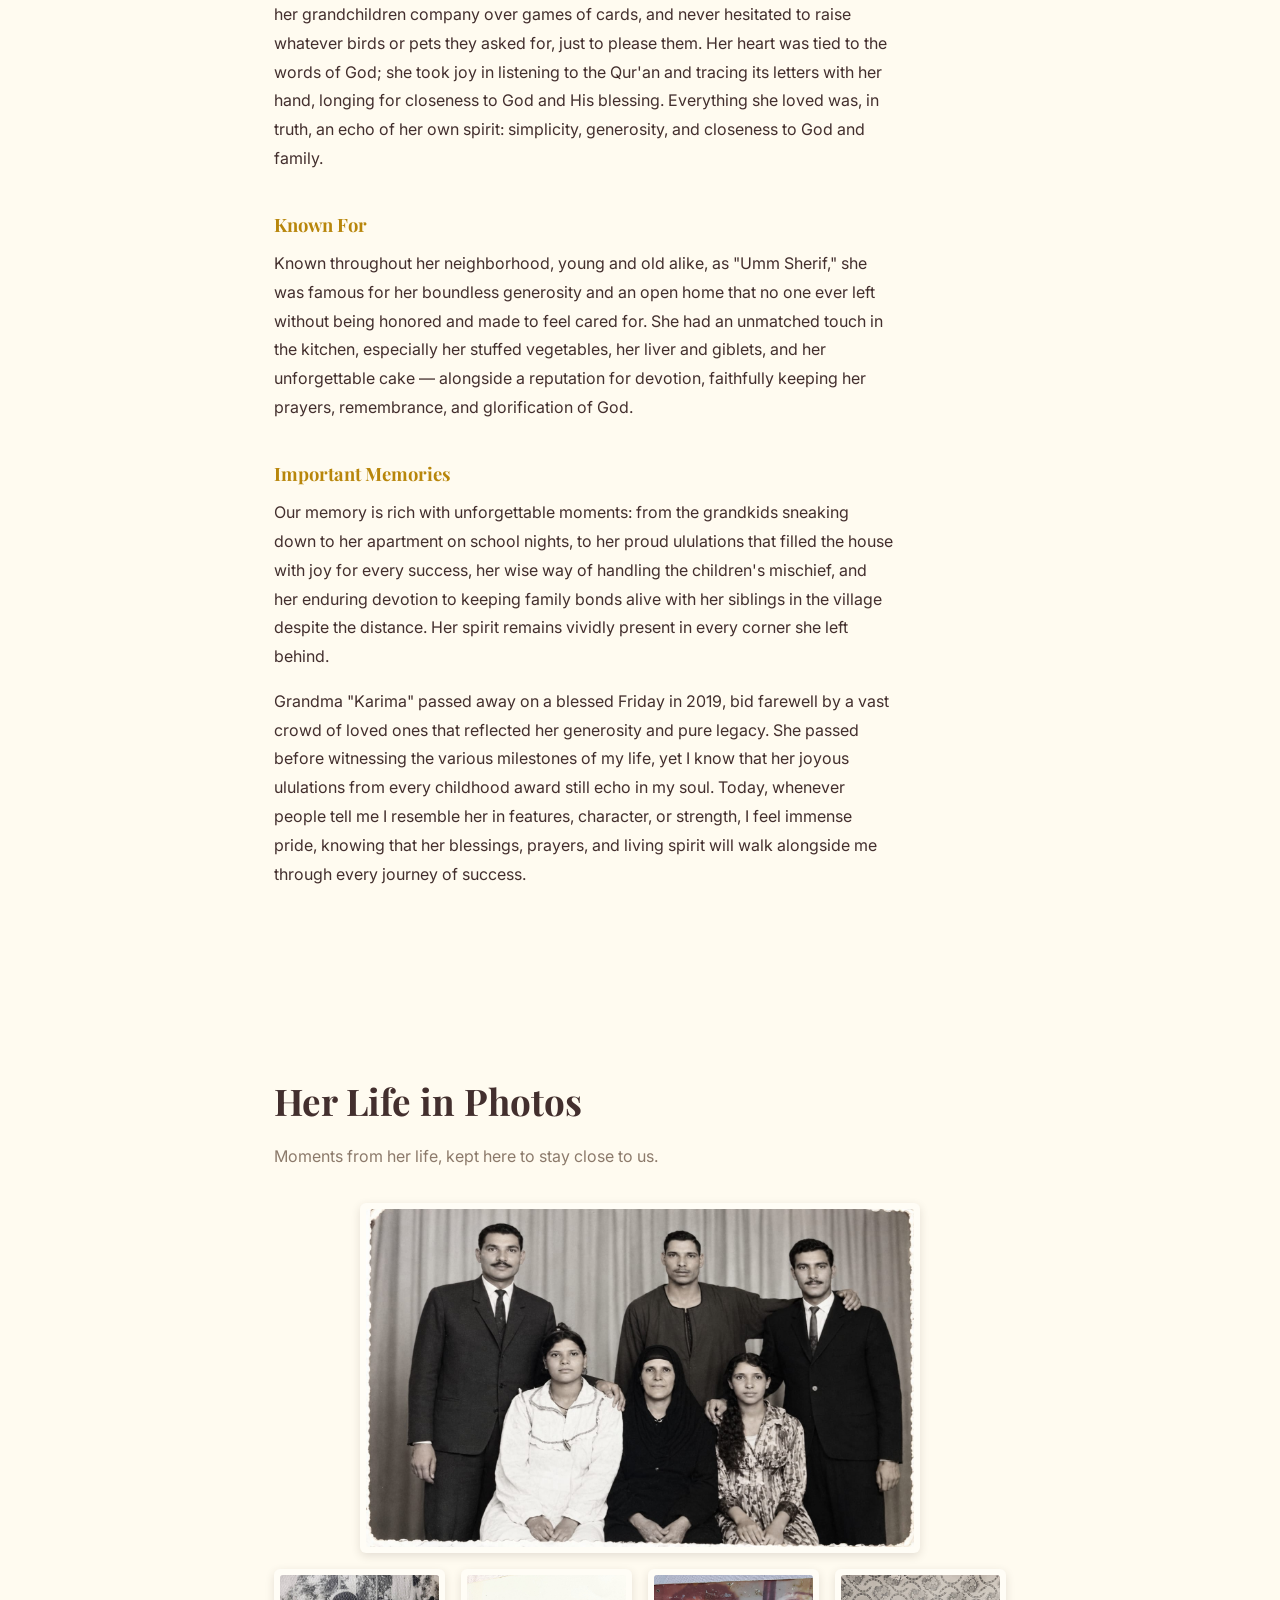
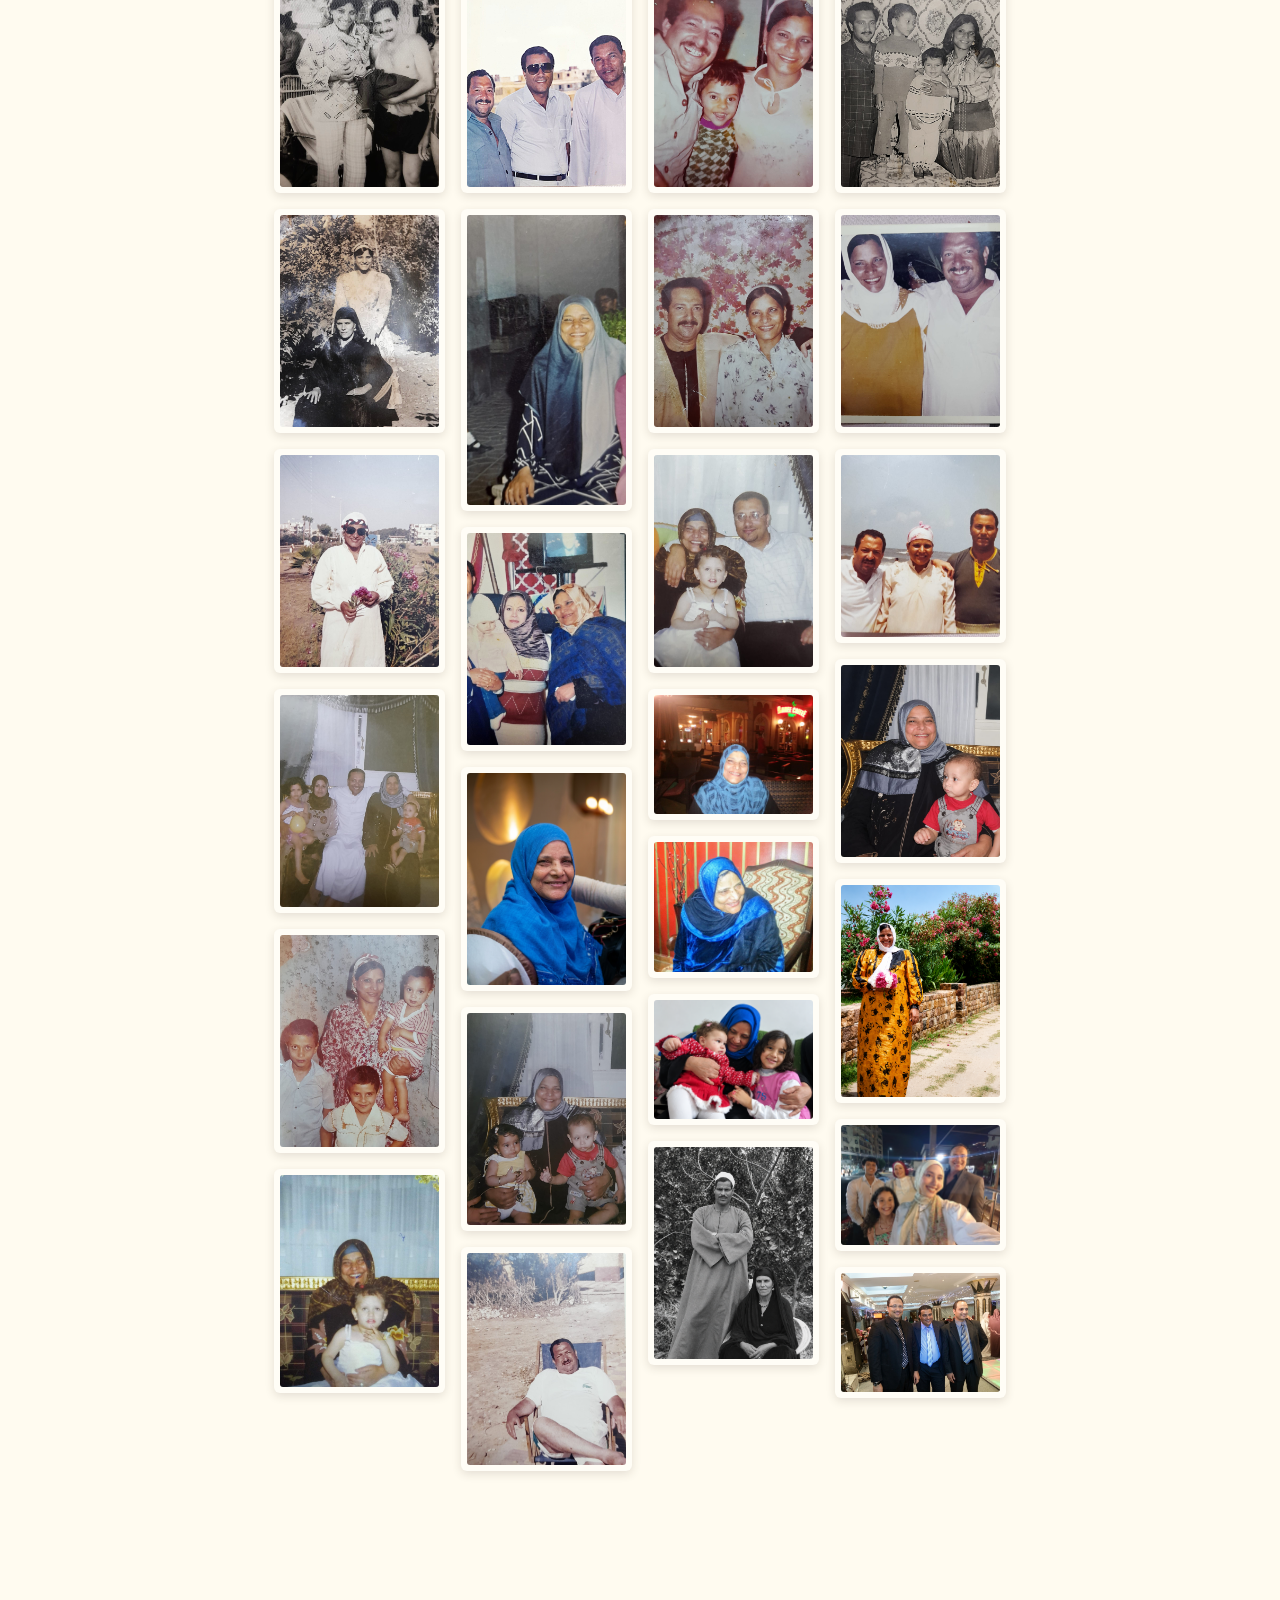
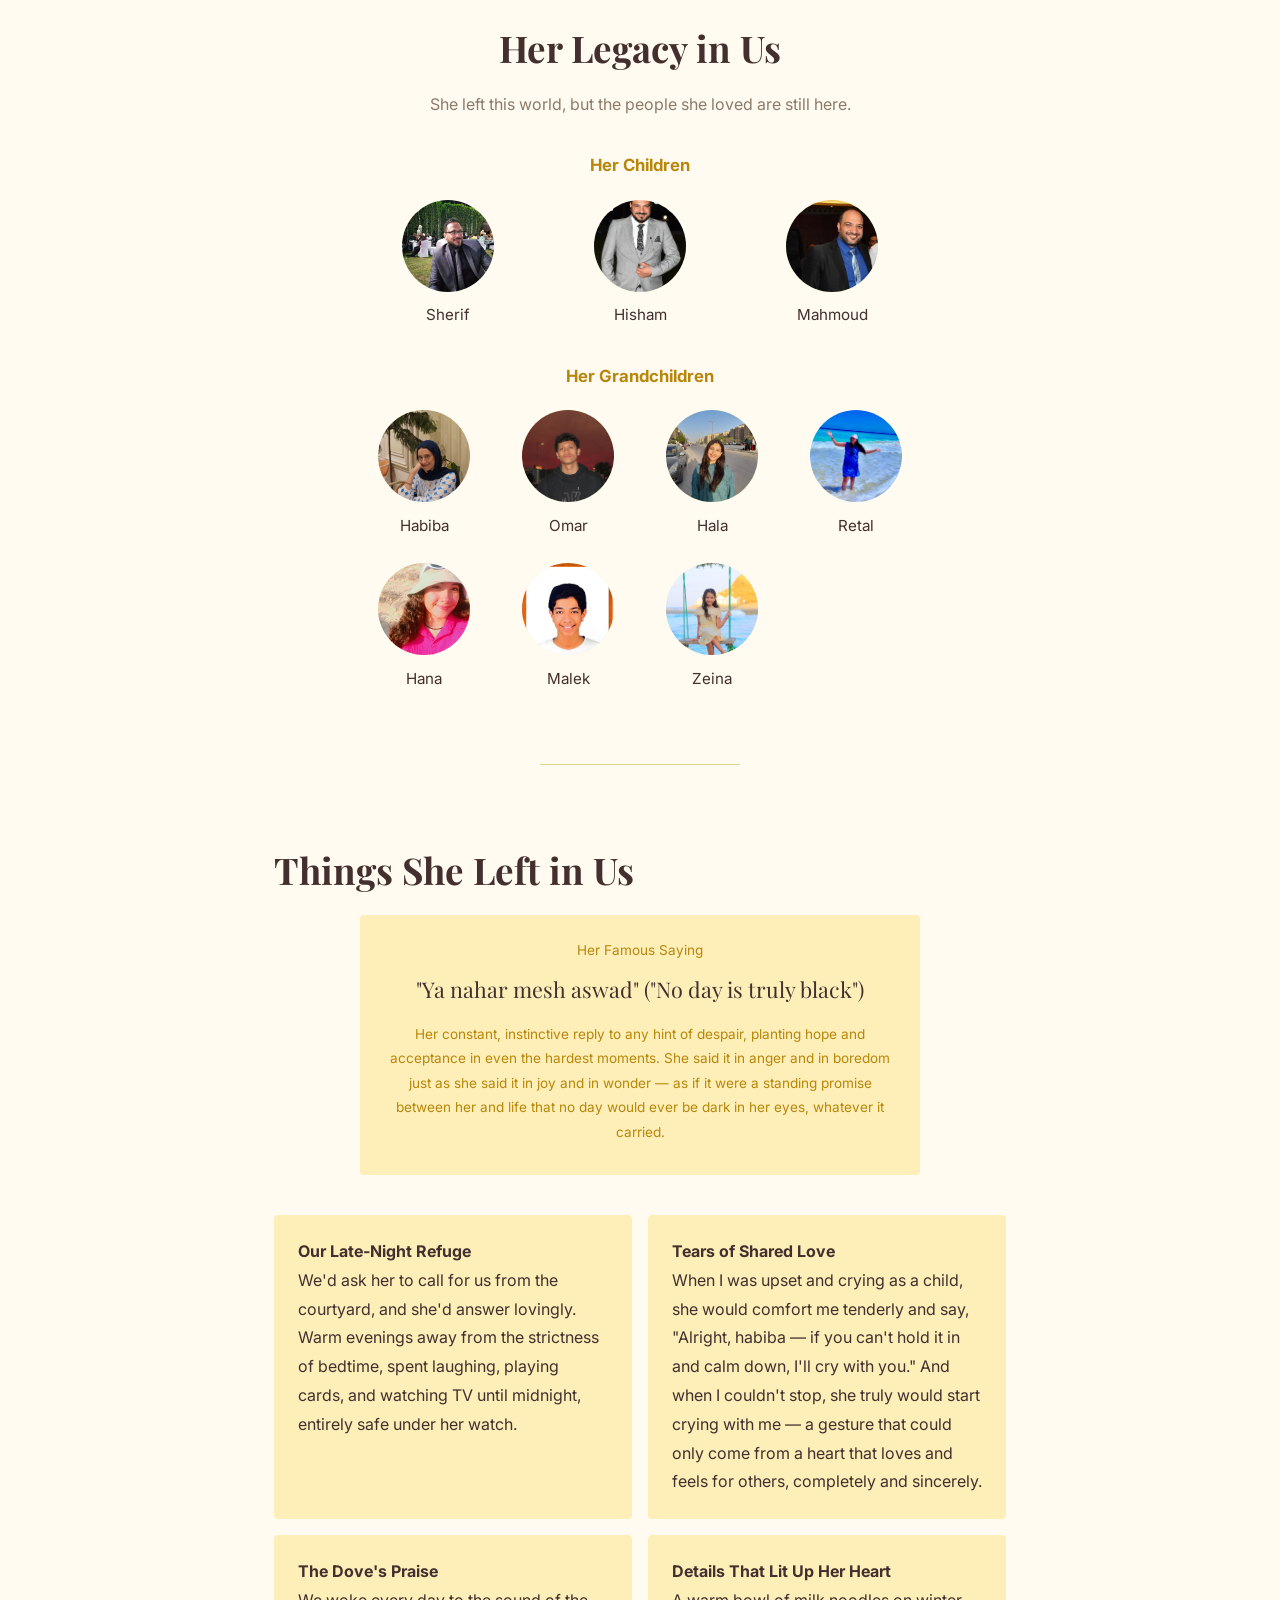
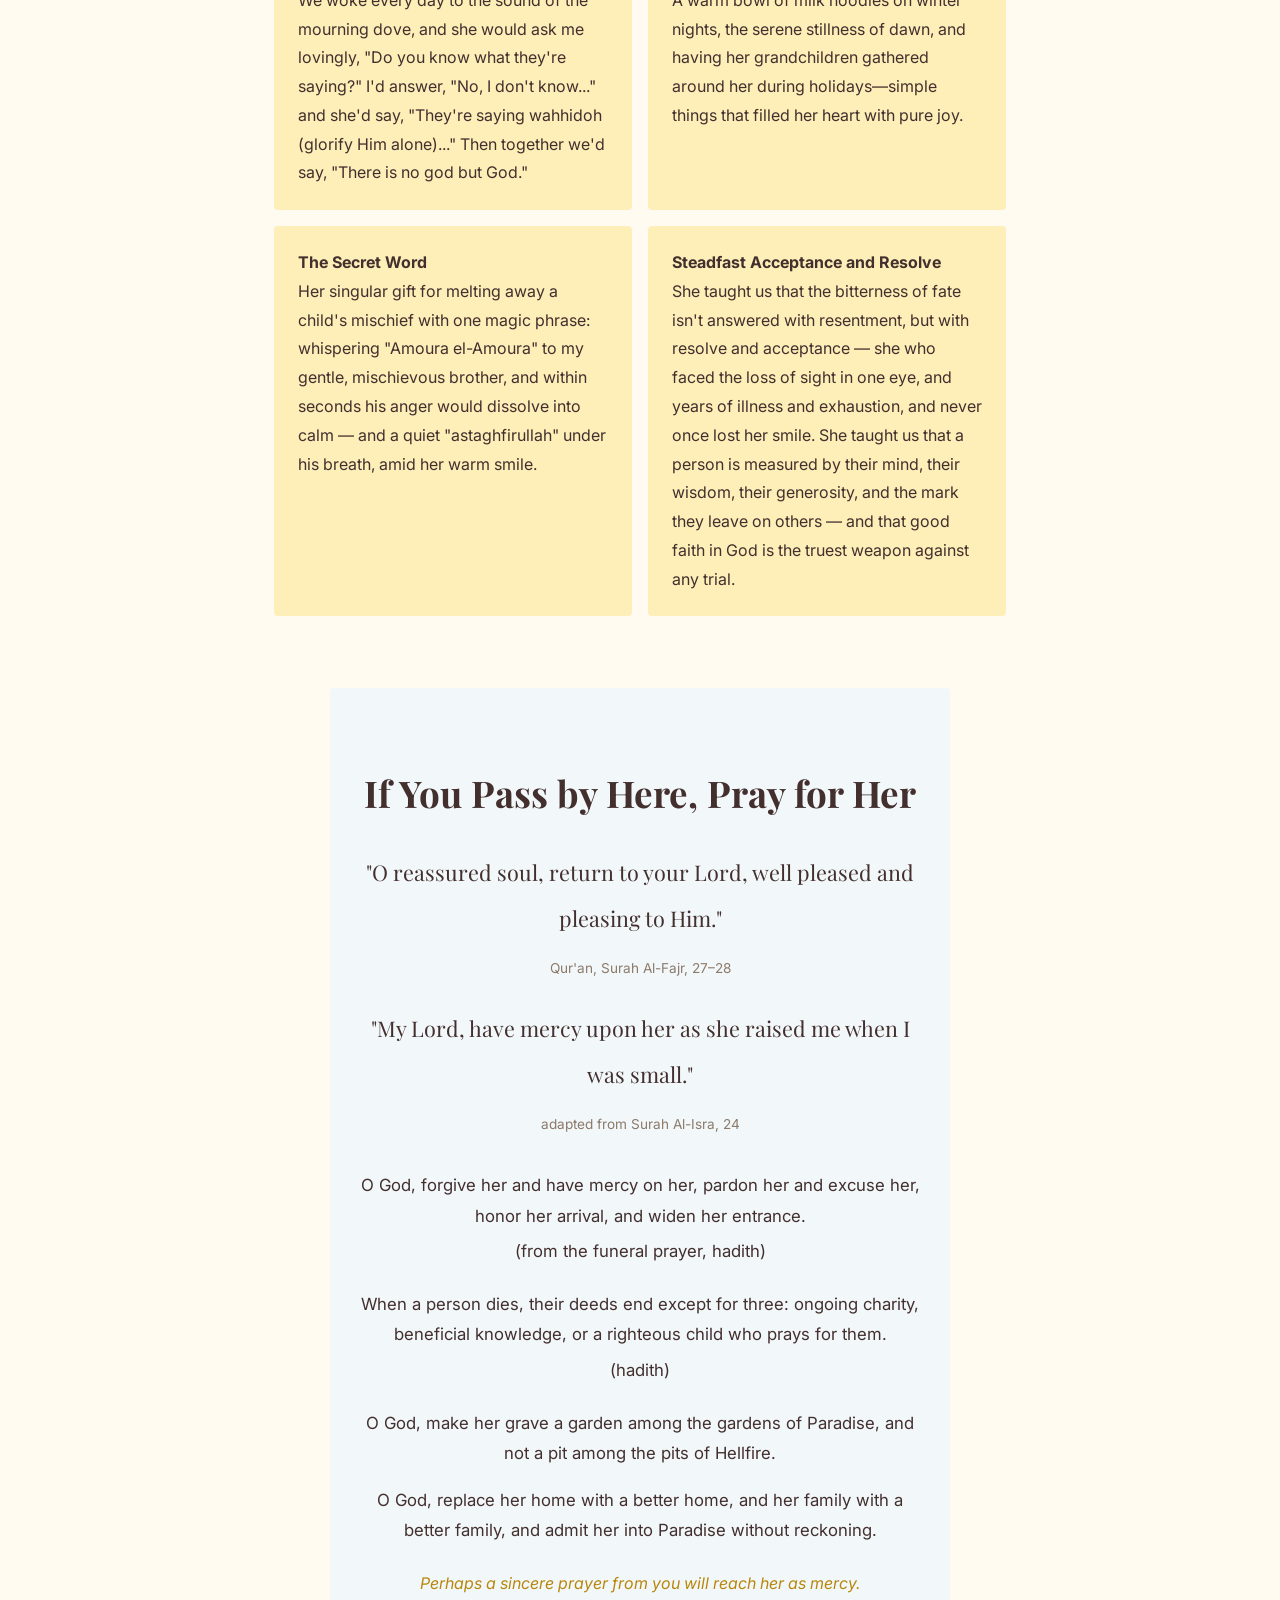
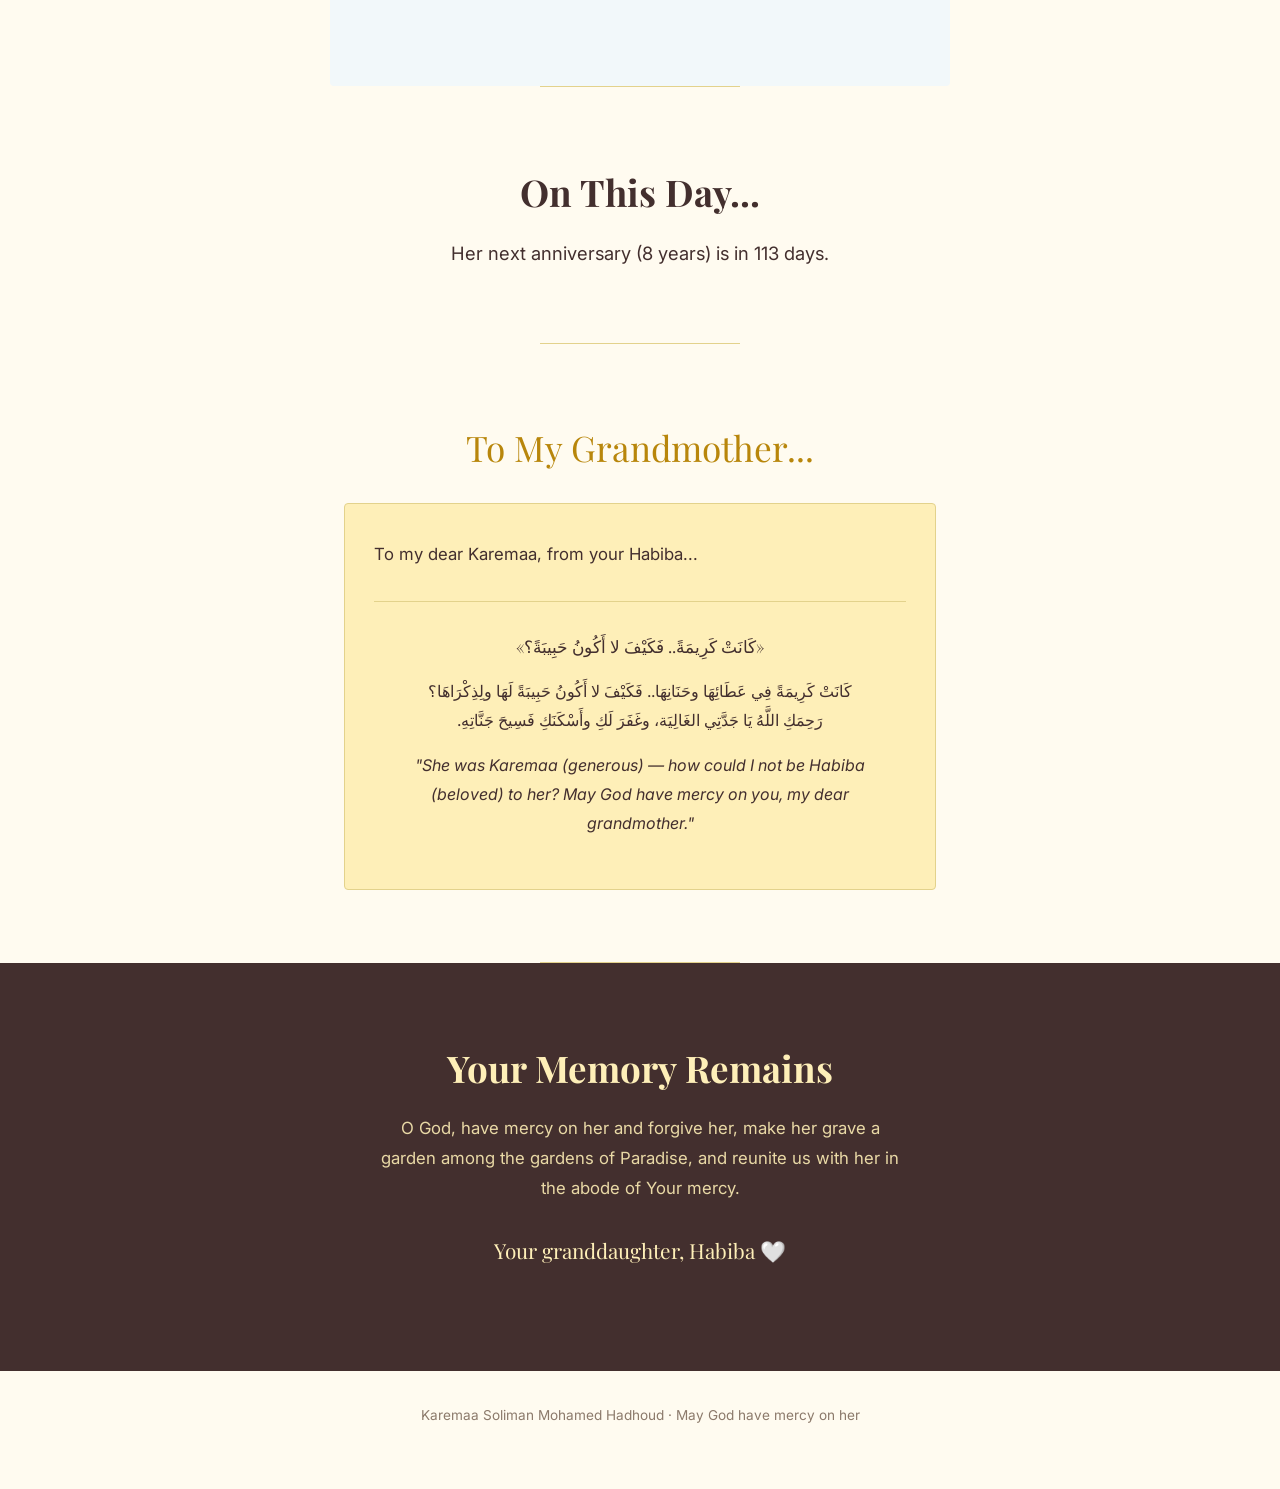
==== commit 6d2f573c: "karema" ====
--- a/index-en.html
+++ b/index-en.html
@@ -13,7 +13,7 @@
   <meta property="og:type" content="website">
   <meta property="og:title" content="Karemaa Soliman Mohamed Hadhoud – In Our Memory Forever">
   <meta property="og:description" content="A memorial page for Karemaa Soliman Mohamed Hadhoud, may God have mercy on her. Her story, her photos, and our memories of her.">
-  <meta property="og:image" content="https://habibasherif-525.github.io/Karema_Soliman.assets/photos/تيتا الواجهة الرسمية.png">
+  <meta property="og:image" content="https://habibasherif-525.github.io/Karema_Soliman.assets/photos/teta_main.png">
   <meta property="og:url" content="https://habibasherif-525.github.io/Karema_Soliman./index-en.html">
   <meta property="og:locale" content="en_US">
 
@@ -195,7 +195,7 @@
           <img src="assets/photos/تيتا و عمر.jpeg" alt="Grandma with her grandson Omar" loading="lazy" class="real-photo" data-placeholder-label="Grandma with Omar">
         </button>
          <button class="photo-frame" aria-haspopup="dialog">
-          <img src="assets/photos/تيتا الواجهة الرسمية.png" alt= "Grandma Karemaa" loading="lazy" class="real-photo" data-placeholder-label="تيتا مع عمر">
+          <img src="assets/photos/teta_main.png" alt= "Grandma Karemaa" loading="lazy" class="real-photo" data-placeholder-label="تيتا مع عمر">
         </button>
         <button class="photo-frame" aria-haspopup="dialog">
           <img src="assets/photos/احنا.jpeg" alt= "Her son Sherif, his wife Heba, and their children: Habiba, Omar, and Hala." loading="lazy" class="real-photo" data-placeholder-label="تيتا مع عمر">
